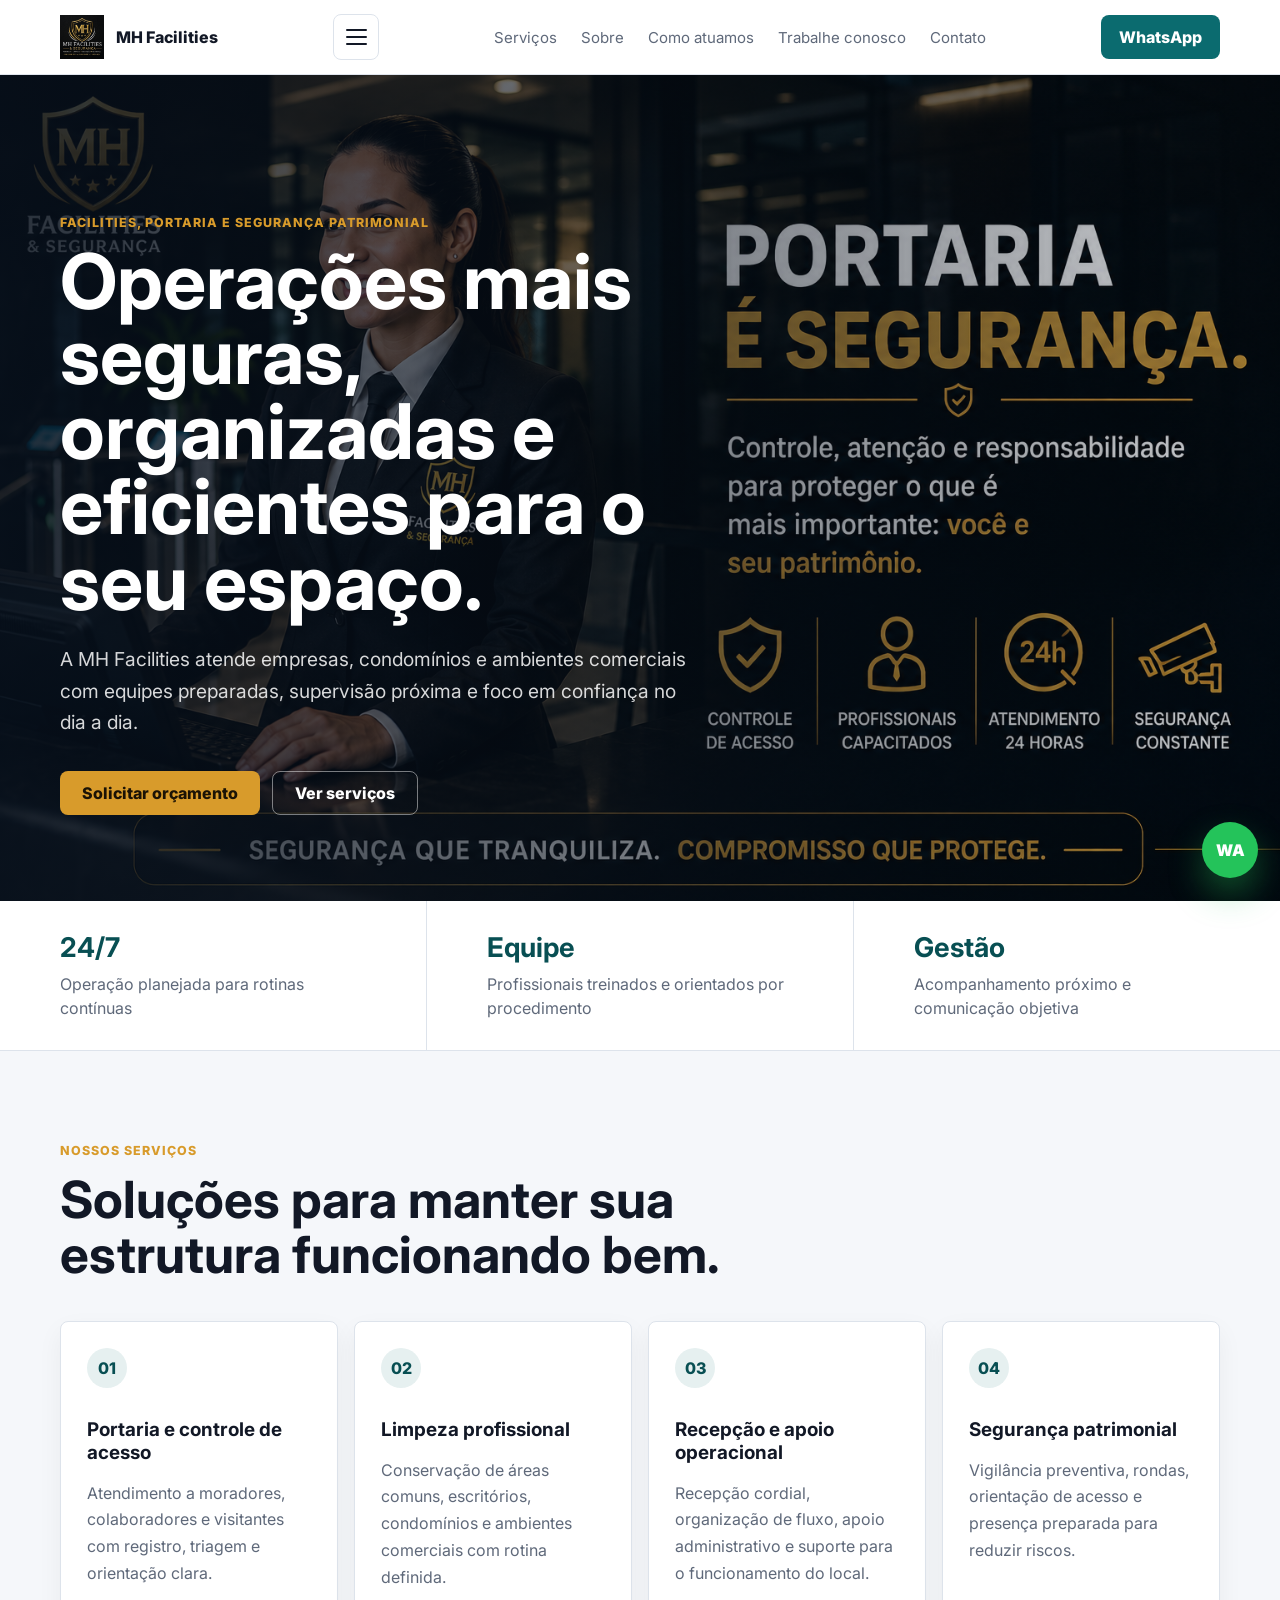
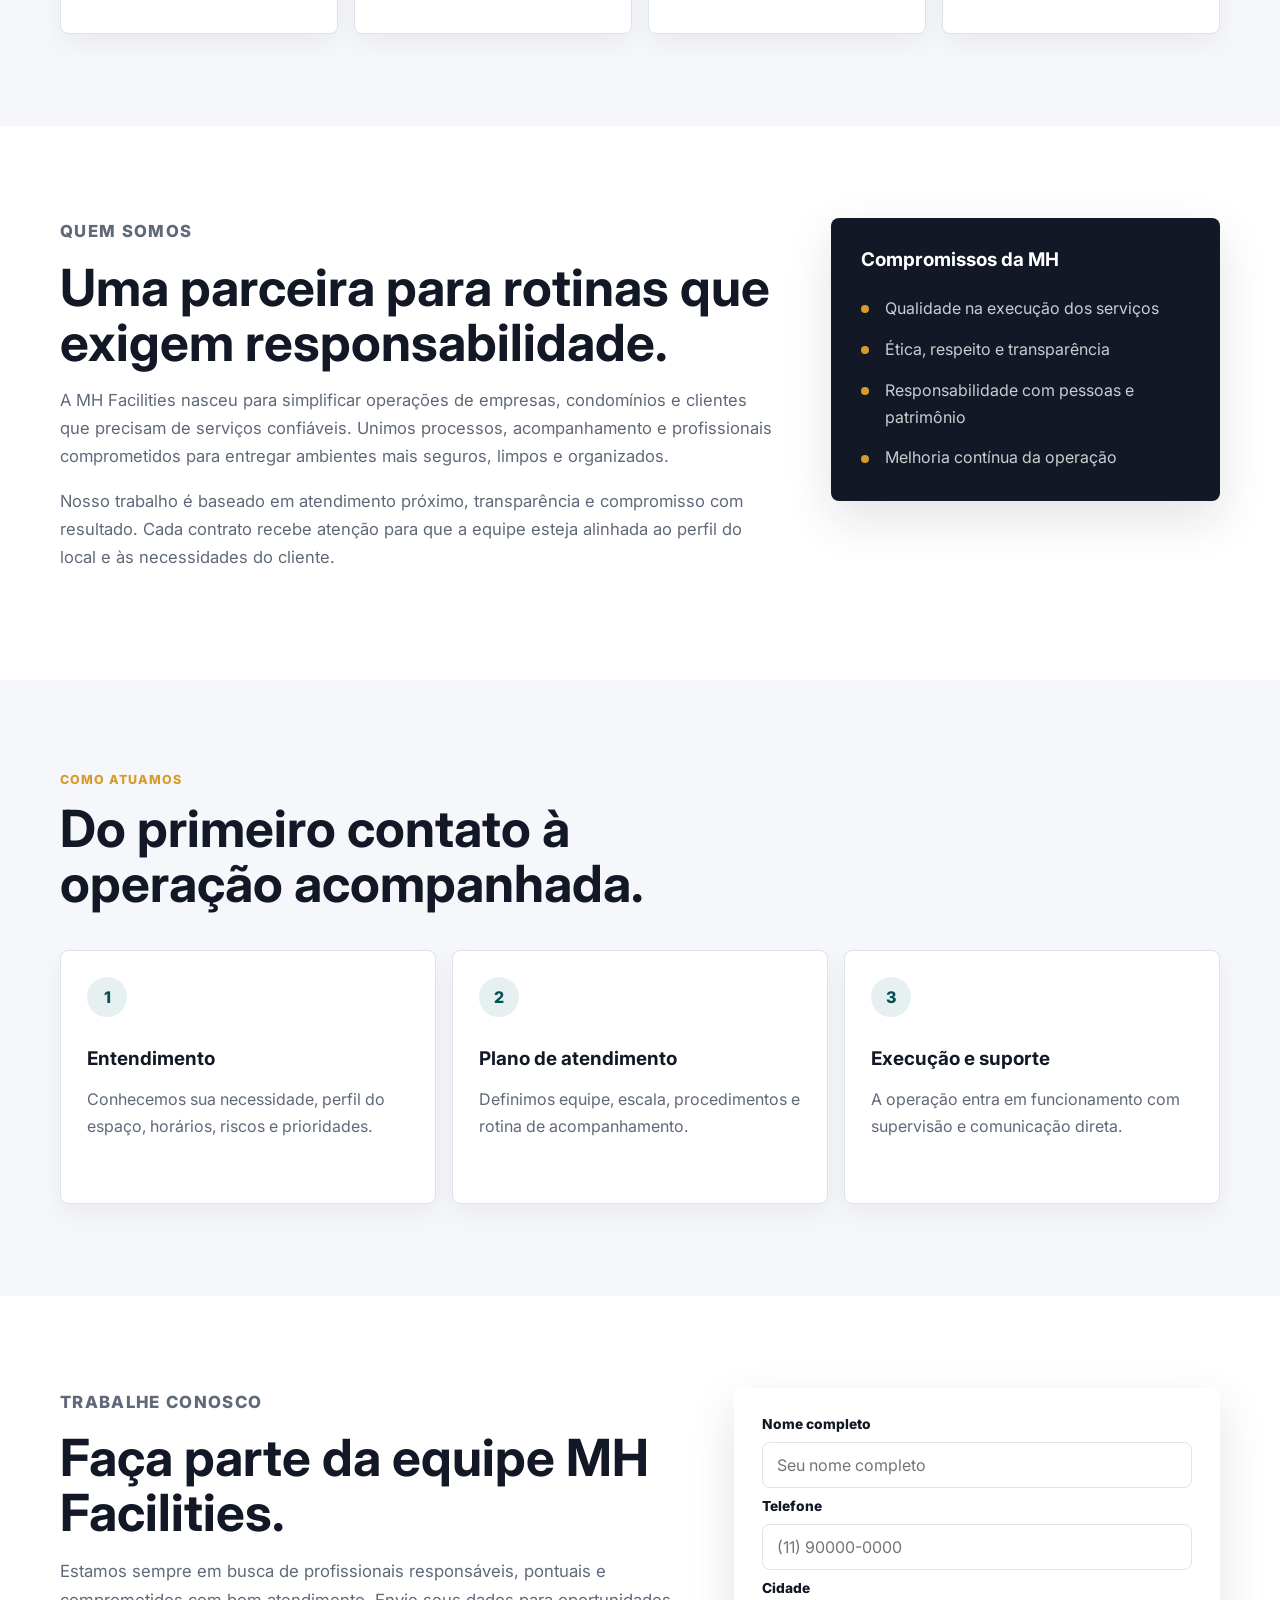
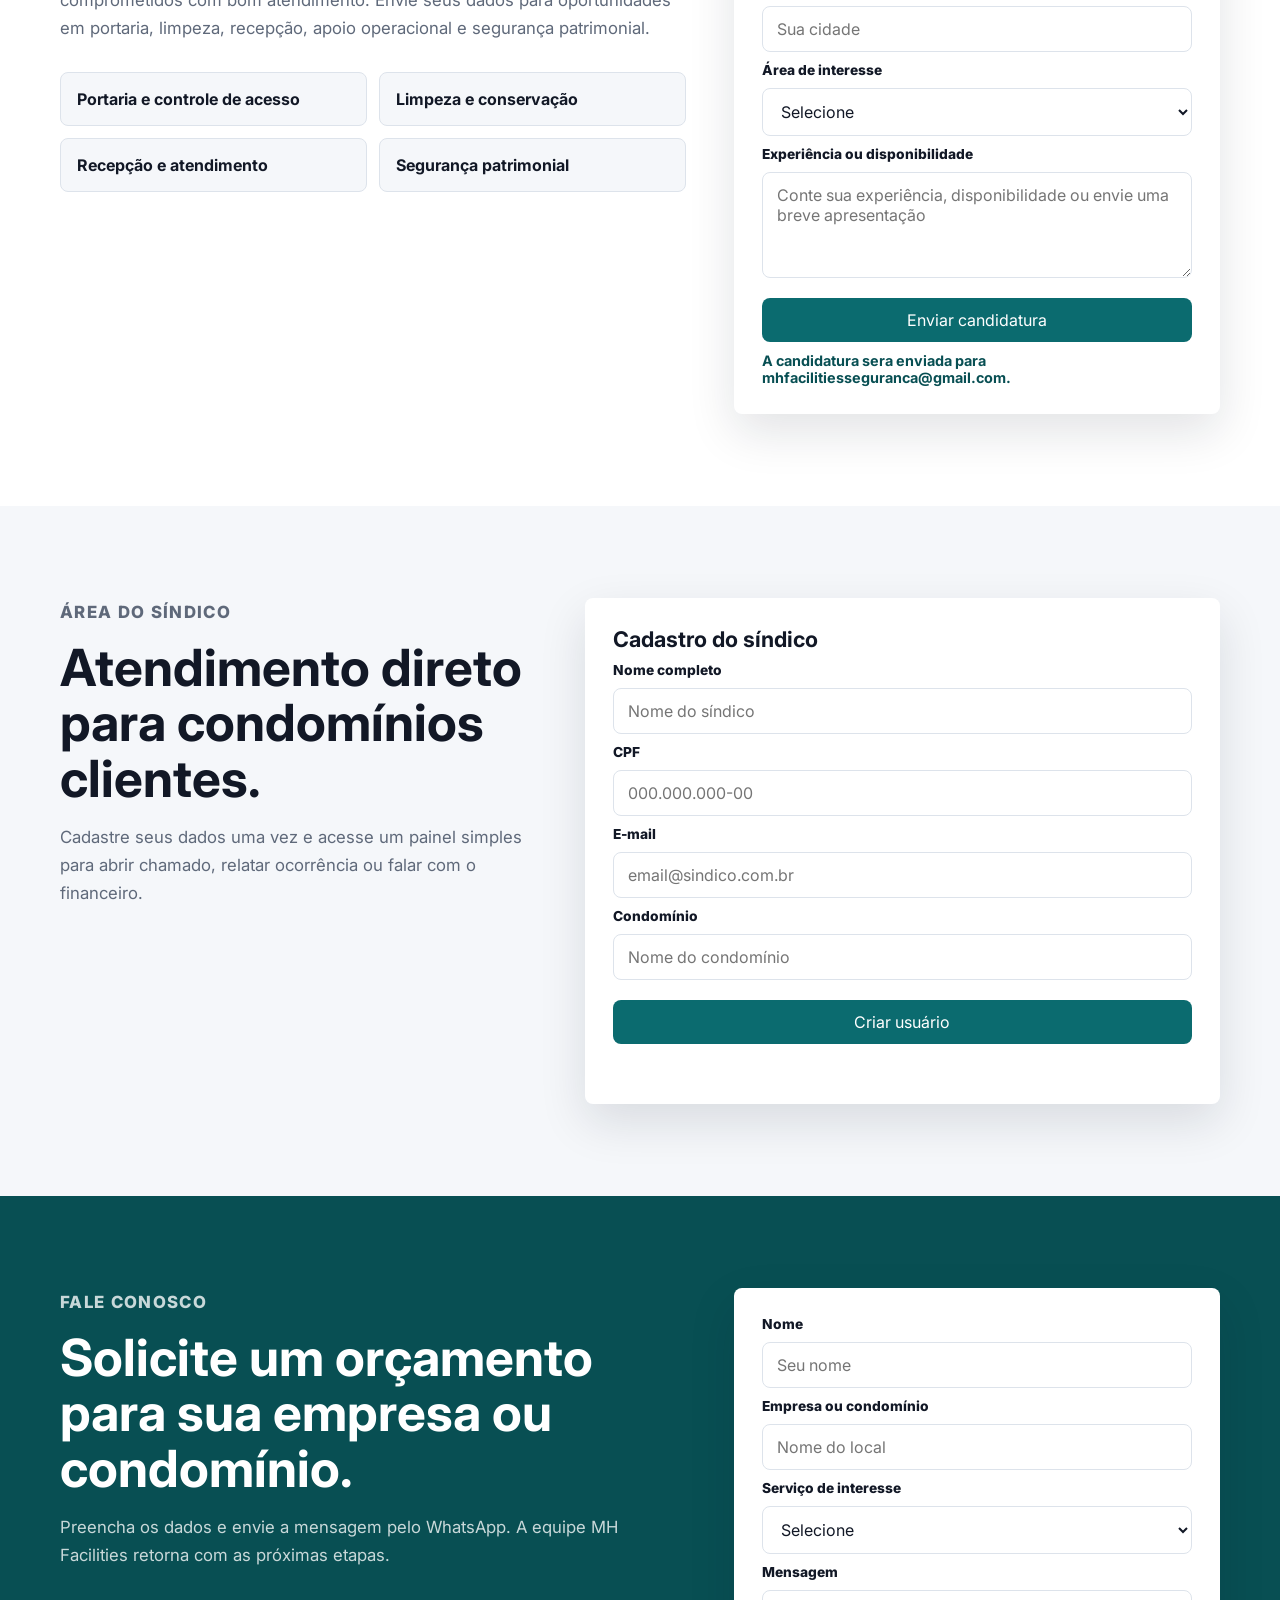
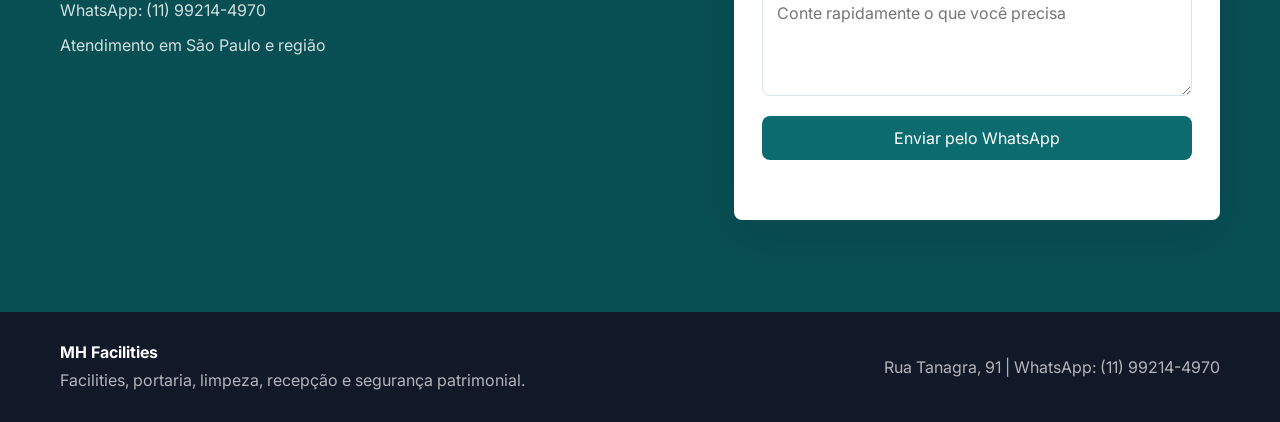
==== mh-facilities/frontend/index.html @ ae87ae6d "Adiciona area do sindico" ====
<!DOCTYPE html>
<html lang="pt-BR">
<head>
    <meta charset="UTF-8">
    <meta name="viewport" content="width=device-width, initial-scale=1.0">
    <meta name="description" content="MH Facilities oferece portaria, limpeza, recep&ccedil;&atilde;o, controle de acesso e seguran&ccedil;a patrimonial para empresas e condom&iacute;nios.">
    <meta property="og:title" content="MH Facilities | Facilities e Seguran&ccedil;a Patrimonial">
    <meta property="og:description" content="Portaria, limpeza, recep&ccedil;&atilde;o, controle de acesso e seguran&ccedil;a patrimonial para empresas e condom&iacute;nios.">
    <meta property="og:type" content="website">
    <meta property="og:image" content="assets/logo.png">
    <meta name="theme-color" content="#084f53">
    <title>MH Facilities | Facilities e Seguran&ccedil;a Patrimonial</title>
    <link rel="icon" href="assets/logo.png">
    <link rel="preconnect" href="https://fonts.googleapis.com">
    <link rel="preconnect" href="https://fonts.gstatic.com" crossorigin>
    <link href="https://fonts.googleapis.com/css2?family=Inter:wght@400;600;700;800&display=swap" rel="stylesheet">
    <link rel="stylesheet" href="css/style.css">
</head>
<body>
    <header class="site-header">
        <nav class="nav-shell" aria-label="Navega&ccedil;&atilde;o principal">
            <a class="brand" href="#inicio" aria-label="MH Facilities">
                <img src="assets/logo.png" alt="MH Facilities" class="brand-logo">
                <span>MH Facilities</span>
            </a>
            <button class="menu-toggle" type="button" aria-label="Abrir menu" aria-expanded="false" aria-controls="site-menu">
                <span></span>
                <span></span>
                <span></span>
            </button>
            <div class="nav-links">
                <a href="#servicos">Servi&ccedil;os</a>
                <a href="#sobre">Sobre</a>
                <a href="#processo">Como atuamos</a>
                <a href="#trabalhe-conosco">Trabalhe conosco</a>
                <a href="#contato">Contato</a>
            </div>
            <div id="site-menu" class="dropdown-menu" hidden>
                <a href="#servicos">Servi&ccedil;os</a>
                <a href="#trabalhe-conosco">Trabalhe conosco</a>
                <a href="#area-sindico">&Aacute;rea do s&iacute;ndico</a>
                <a href="#contato">Contato</a>
            </div>
            <a class="nav-action" href="https://wa.me/5511992144970?text=Ola%20MH%20Facilities%2C%20gostaria%20de%20solicitar%20um%20orcamento." target="_blank" rel="noopener noreferrer">WhatsApp</a>
        </nav>
    </header>

    <main id="inicio">
        <section class="hero-section">
            <div class="hero-media" aria-hidden="true">
                <img src="assets/carousel-1.png" alt="">
            </div>
            <div class="hero-overlay"></div>
            <div class="hero-content">
                <p class="eyebrow">Facilities, portaria e seguran&ccedil;a patrimonial</p>
                <h1>Opera&ccedil;&otilde;es mais seguras, organizadas e eficientes para o seu espa&ccedil;o.</h1>
                <p class="hero-copy">A MH Facilities atende empresas, condom&iacute;nios e ambientes comerciais com equipes preparadas, supervis&atilde;o pr&oacute;xima e foco em confian&ccedil;a no dia a dia.</p>
                <div class="hero-actions">
                    <a class="button button-primary" href="#contato">Solicitar or&ccedil;amento</a>
                    <a class="button button-secondary" href="#servicos">Ver servi&ccedil;os</a>
                </div>
            </div>
        </section>

        <section class="stats-band" aria-label="Diferenciais da MH Facilities">
            <div>
                <strong>24/7</strong>
                <span>Opera&ccedil;&atilde;o planejada para rotinas cont&iacute;nuas</span>
            </div>
            <div>
                <strong>Equipe</strong>
                <span>Profissionais treinados e orientados por procedimento</span>
            </div>
            <div>
                <strong>Gest&atilde;o</strong>
                <span>Acompanhamento pr&oacute;ximo e comunica&ccedil;&atilde;o objetiva</span>
            </div>
        </section>

        <section id="servicos" class="section service-section">
            <div class="section-heading">
                <p class="eyebrow">Nossos servi&ccedil;os</p>
                <h2>Solu&ccedil;&otilde;es para manter sua estrutura funcionando bem.</h2>
            </div>
            <div class="service-grid">
                <article class="service-card">
                    <span class="service-icon">01</span>
                    <h3>Portaria e controle de acesso</h3>
                    <p>Atendimento a moradores, colaboradores e visitantes com registro, triagem e orienta&ccedil;&atilde;o clara.</p>
                </article>
                <article class="service-card">
                    <span class="service-icon">02</span>
                    <h3>Limpeza profissional</h3>
                    <p>Conserva&ccedil;&atilde;o de &aacute;reas comuns, escrit&oacute;rios, condom&iacute;nios e ambientes comerciais com rotina definida.</p>
                </article>
                <article class="service-card">
                    <span class="service-icon">03</span>
                    <h3>Recep&ccedil;&atilde;o e apoio operacional</h3>
                    <p>Recep&ccedil;&atilde;o cordial, organiza&ccedil;&atilde;o de fluxo, apoio administrativo e suporte para o funcionamento do local.</p>
                </article>
                <article class="service-card">
                    <span class="service-icon">04</span>
                    <h3>Seguran&ccedil;a patrimonial</h3>
                    <p>Vigil&acirc;ncia preventiva, rondas, orienta&ccedil;&atilde;o de acesso e presen&ccedil;a preparada para reduzir riscos.</p>
                </article>
            </div>
        </section>

        <section id="sobre" class="section about-section">
            <div class="about-copy">
                <p class="eyebrow">Quem somos</p>
                <h2>Uma parceira para rotinas que exigem responsabilidade.</h2>
                <p>A MH Facilities nasceu para simplificar opera&ccedil;&otilde;es de empresas, condom&iacute;nios e clientes que precisam de servi&ccedil;os confi&aacute;veis. Unimos processos, acompanhamento e profissionais comprometidos para entregar ambientes mais seguros, limpos e organizados.</p>
                <p>Nosso trabalho &eacute; baseado em atendimento pr&oacute;ximo, transpar&ecirc;ncia e compromisso com resultado. Cada contrato recebe aten&ccedil;&atilde;o para que a equipe esteja alinhada ao perfil do local e &agrave;s necessidades do cliente.</p>
            </div>
            <div class="about-panel">
                <h3>Compromissos da MH</h3>
                <ul>
                    <li>Qualidade na execu&ccedil;&atilde;o dos servi&ccedil;os</li>
                    <li>&Eacute;tica, respeito e transpar&ecirc;ncia</li>
                    <li>Responsabilidade com pessoas e patrim&ocirc;nio</li>
                    <li>Melhoria cont&iacute;nua da opera&ccedil;&atilde;o</li>
                </ul>
            </div>
        </section>

        <section id="processo" class="section process-section">
            <div class="section-heading">
                <p class="eyebrow">Como atuamos</p>
                <h2>Do primeiro contato &agrave; opera&ccedil;&atilde;o acompanhada.</h2>
            </div>
            <div class="process-grid">
                <article>
                    <span>1</span>
                    <h3>Entendimento</h3>
                    <p>Conhecemos sua necessidade, perfil do espa&ccedil;o, hor&aacute;rios, riscos e prioridades.</p>
                </article>
                <article>
                    <span>2</span>
                    <h3>Plano de atendimento</h3>
                    <p>Definimos equipe, escala, procedimentos e rotina de acompanhamento.</p>
                </article>
                <article>
                    <span>3</span>
                    <h3>Execu&ccedil;&atilde;o e suporte</h3>
                    <p>A opera&ccedil;&atilde;o entra em funcionamento com supervis&atilde;o e comunica&ccedil;&atilde;o direta.</p>
                </article>
            </div>
        </section>

        <section id="trabalhe-conosco" class="careers-section">
            <div class="careers-copy">
                <p class="eyebrow">Trabalhe conosco</p>
                <h2>Fa&ccedil;a parte da equipe MH Facilities.</h2>
                <p>Estamos sempre em busca de profissionais respons&aacute;veis, pontuais e comprometidos com bom atendimento. Envie seus dados para oportunidades em portaria, limpeza, recep&ccedil;&atilde;o, apoio operacional e seguran&ccedil;a patrimonial.</p>
                <div class="career-list">
                    <span>Portaria e controle de acesso</span>
                    <span>Limpeza e conserva&ccedil;&atilde;o</span>
                    <span>Recep&ccedil;&atilde;o e atendimento</span>
                    <span>Seguran&ccedil;a patrimonial</span>
                </div>
            </div>
            <form id="career-form" class="quote-form career-form" action="https://formsubmit.co/mhfacilitiesseguranca@gmail.com" method="POST">
                <input type="hidden" name="_subject" value="Nova candidatura pelo site MH Facilities">
                <input type="hidden" name="_captcha" value="false">
                <input type="hidden" name="_template" value="table">

                <label for="candidate-name">Nome completo</label>
                <input id="candidate-name" name="Nome completo" type="text" placeholder="Seu nome completo" required>

                <label for="candidate-phone">Telefone</label>
                <input id="candidate-phone" name="Telefone" type="tel" placeholder="(11) 90000-0000" required>

                <label for="candidate-city">Cidade</label>
                <input id="candidate-city" name="Cidade" type="text" placeholder="Sua cidade" required>

                <label for="candidate-role">&Aacute;rea de interesse</label>
                <select id="candidate-role" name="Area de interesse" required>
                    <option value="">Selecione</option>
                    <option>Portaria</option>
                    <option>Limpeza</option>
                    <option>Recep&ccedil;&atilde;o</option>
                    <option>Apoio operacional</option>
                    <option>Seguran&ccedil;a patrimonial</option>
                </select>

                <label for="candidate-message">Experi&ecirc;ncia ou disponibilidade</label>
                <textarea id="candidate-message" name="Experiencia ou disponibilidade" rows="4" placeholder="Conte sua experi&ecirc;ncia, disponibilidade ou envie uma breve apresenta&ccedil;&atilde;o"></textarea>

                <button type="submit">Enviar candidatura</button>
                <p class="form-status">A candidatura sera enviada para mhfacilitiesseguranca@gmail.com.</p>
            </form>
        </section>

        <section id="area-sindico" class="syndic-section">
            <div class="syndic-copy">
                <p class="eyebrow">&Aacute;rea do s&iacute;ndico</p>
                <h2>Atendimento direto para condom&iacute;nios clientes.</h2>
                <p>Cadastre seus dados uma vez e acesse um painel simples para abrir chamado, relatar ocorr&ecirc;ncia ou falar com o financeiro.</p>
            </div>

            <div class="syndic-app">
                <form id="syndic-register-form" class="quote-form syndic-card">
                    <h3>Cadastro do s&iacute;ndico</h3>
                    <label for="syndic-name">Nome completo</label>
                    <input id="syndic-name" name="syndicName" type="text" placeholder="Nome do s&iacute;ndico" required>

                    <label for="syndic-cpf">CPF</label>
                    <input id="syndic-cpf" name="syndicCpf" type="text" placeholder="000.000.000-00" required>

                    <label for="syndic-email">E-mail</label>
                    <input id="syndic-email" name="syndicEmail" type="email" placeholder="email@sindico.com.br" required>

                    <label for="syndic-condo">Condom&iacute;nio</label>
                    <input id="syndic-condo" name="syndicCondo" type="text" placeholder="Nome do condom&iacute;nio" required>

                    <button type="submit">Criar usu&aacute;rio</button>
                    <p id="syndic-register-status" class="form-status" aria-live="polite"></p>
                </form>

                <div id="syndic-panel" class="syndic-panel hidden">
                    <div class="panel-header">
                        <div>
                            <p class="eyebrow">Painel do s&iacute;ndico</p>
                            <h3 id="syndic-welcome">Bem-vindo</h3>
                            <span id="syndic-condo-label"></span>
                        </div>
                        <button id="syndic-reset" class="text-button" type="button">Trocar usu&aacute;rio</button>
                    </div>

                    <div class="panel-actions">
                        <button class="panel-action active" type="button" data-panel-target="ticket-form-wrap">Abrir chamado</button>
                        <button class="panel-action" type="button" data-panel-target="occurrence-form-wrap">Relatar ocorr&ecirc;ncia</button>
                        <button class="panel-action" type="button" data-panel-target="finance-form-wrap">Falar com financeiro</button>
                    </div>

                    <form id="ticket-form-wrap" class="quote-form panel-form" action="https://formsubmit.co/mhfacilitiesseguranca@gmail.com" method="POST">
                        <input type="hidden" name="_subject" value="Novo chamado de condominio pelo site MH Facilities">
                        <input type="hidden" name="_captcha" value="false">
                        <input type="hidden" name="_template" value="table">
                        <input type="hidden" name="Nome do sindico" data-syndic-field="name">
                        <input type="hidden" name="CPF do sindico" data-syndic-field="cpf">
                        <input type="hidden" name="Email do sindico" data-syndic-field="email">
                        <input type="hidden" name="Condominio" data-syndic-field="condo">

                        <label for="ticket-area">&Aacute;rea do chamado</label>
                        <select id="ticket-area" name="Area do chamado" required>
                            <option value="">Selecione</option>
                            <option>Portaria</option>
                            <option>Limpeza</option>
                            <option>Recep&ccedil;&atilde;o</option>
                            <option>Seguran&ccedil;a</option>
                            <option>Manuten&ccedil;&atilde;o operacional</option>
                            <option>Outro</option>
                        </select>

                        <label for="ticket-description">Descri&ccedil;&atilde;o do chamado</label>
                        <textarea id="ticket-description" name="Descricao do chamado" rows="5" placeholder="Descreva o que precisa ser resolvido" required></textarea>

                        <button type="submit">Enviar chamado</button>
                        <p id="ticket-status" class="form-status" aria-live="polite">Enviaremos por e-mail e abriremos uma mensagem no WhatsApp.</p>
                    </form>

                    <form id="occurrence-form-wrap" class="quote-form panel-form hidden" action="https://formsubmit.co/mhfacilitiesseguranca@gmail.com" method="POST">
                        <input type="hidden" name="_subject" value="Nova ocorrencia de condominio pelo site MH Facilities">
                        <input type="hidden" name="_captcha" value="false">
                        <input type="hidden" name="_template" value="table">
                        <input type="hidden" name="Nome do sindico" data-syndic-field="name">
                        <input type="hidden" name="CPF do sindico" data-syndic-field="cpf">
                        <input type="hidden" name="Email do sindico" data-syndic-field="email">
                        <input type="hidden" name="Condominio" data-syndic-field="condo">

                        <label for="occurrence-area">&Aacute;rea da ocorr&ecirc;ncia</label>
                        <select id="occurrence-area" name="Area da ocorrencia" required>
                            <option value="">Selecione</option>
                            <option>Portaria</option>
                            <option>Limpeza</option>
                            <option>Recep&ccedil;&atilde;o</option>
                            <option>Seguran&ccedil;a</option>
                            <option>Morador/visitante</option>
                            <option>Outro</option>
                        </select>

                        <label for="occurrence-description">Relato da ocorr&ecirc;ncia</label>
                        <textarea id="occurrence-description" name="Relato da ocorrencia" rows="5" placeholder="Descreva a ocorr&ecirc;ncia com data, local e detalhes importantes" required></textarea>

                        <button type="submit">Enviar ocorr&ecirc;ncia</button>
                        <p class="form-status">A ocorr&ecirc;ncia sera enviada para mhfacilitiesseguranca@gmail.com.</p>
                    </form>

                    <form id="finance-form-wrap" class="quote-form panel-form hidden" action="https://formsubmit.co/mhfacilitiesseguranca@gmail.com" method="POST">
                        <input type="hidden" name="_subject" value="Contato financeiro de sindico pelo site MH Facilities">
                        <input type="hidden" name="_captcha" value="false">
                        <input type="hidden" name="_template" value="table">
                        <input type="hidden" name="Nome do sindico" data-syndic-field="name">
                        <input type="hidden" name="CPF do sindico" data-syndic-field="cpf">
                        <input type="hidden" name="Email do sindico" data-syndic-field="email">
                        <input type="hidden" name="Condominio" data-syndic-field="condo">

                        <label for="finance-message">Mensagem para o financeiro</label>
                        <textarea id="finance-message" name="Mensagem para o financeiro" rows="5" placeholder="Escreva o que precisa tratar com o financeiro" required></textarea>

                        <button type="submit">Enviar ao financeiro</button>
                        <p class="form-status">O financeiro recebera seu nome, condom&iacute;nio e mensagem por e-mail.</p>
                    </form>
                </div>
            </div>
        </section>

        <section id="contato" class="contact-section">
            <div class="contact-copy">
                <p class="eyebrow">Fale conosco</p>
                <h2>Solicite um or&ccedil;amento para sua empresa ou condom&iacute;nio.</h2>
                <p>Preencha os dados e envie a mensagem pelo WhatsApp. A equipe MH Facilities retorna com as pr&oacute;ximas etapas.</p>
                <div class="contact-details">
                    <span>WhatsApp: (11) 99214-4970</span>
                    <span>Atendimento em S&atilde;o Paulo e regi&atilde;o</span>
                </div>
            </div>
            <form id="quote-form" class="quote-form">
                <label for="name">Nome</label>
                <input id="name" name="name" type="text" placeholder="Seu nome" required>

                <label for="company">Empresa ou condom&iacute;nio</label>
                <input id="company" name="company" type="text" placeholder="Nome do local" required>

                <label for="service">Servi&ccedil;o de interesse</label>
                <select id="service" name="service" required>
                    <option value="">Selecione</option>
                    <option>Portaria</option>
                    <option>Limpeza</option>
                    <option>Recep&ccedil;&atilde;o</option>
                    <option>Seguran&ccedil;a patrimonial</option>
                    <option>Pacote completo de facilities</option>
                </select>

                <label for="message">Mensagem</label>
                <textarea id="message" name="message" rows="4" placeholder="Conte rapidamente o que voc&ecirc; precisa"></textarea>

                <button type="submit">Enviar pelo WhatsApp</button>
                <p id="form-status" class="form-status" aria-live="polite"></p>
            </form>
        </section>
    </main>

    <a class="floating-whatsapp" href="https://wa.me/5511992144970?text=Ola%20MH%20Facilities%2C%20gostaria%20de%20mais%20informacoes." target="_blank" rel="noopener noreferrer" aria-label="Abrir WhatsApp">WA</a>

    <footer class="site-footer">
        <div>
            <strong>MH Facilities</strong>
            <span>Facilities, portaria, limpeza, recep&ccedil;&atilde;o e seguran&ccedil;a patrimonial.</span>
        </div>
        <p>Rua Tanagra, 91 | WhatsApp: (11) 99214-4970</p>
    </footer>

    <script src="js/app.js"></script>
</body>
</html>
---- mh-facilities/frontend/css/style.css ----
:root {
    --ink: #121826;
    --muted: #5f697a;
    --line: #dde3eb;
    --paper: #ffffff;
    --soft: #f5f7fa;
    --brand: #0b6b6f;
    --brand-dark: #084f53;
    --accent: #d89b2b;
    --shadow: 0 18px 48px rgba(18, 24, 38, 0.12);
}

* {
    box-sizing: border-box;
}

html {
    scroll-behavior: smooth;
}

body {
    margin: 0;
    font-family: "Inter", Arial, sans-serif;
    background: var(--paper);
    color: var(--ink);
    overflow-x: hidden;
}

img {
    display: block;
    max-width: 100%;
}

a {
    color: inherit;
}

.site-header {
    position: sticky;
    top: 0;
    z-index: 50;
    background: rgba(255, 255, 255, 0.94);
    border-bottom: 1px solid rgba(221, 227, 235, 0.9);
    backdrop-filter: blur(14px);
}

.nav-shell {
    position: relative;
    width: min(1160px, calc(100% - 32px));
    min-height: 74px;
    margin: 0 auto;
    display: flex;
    align-items: center;
    justify-content: space-between;
    gap: 24px;
}

.brand {
    display: inline-flex;
    align-items: center;
    gap: 12px;
    text-decoration: none;
    font-weight: 800;
    letter-spacing: 0;
}

.brand-logo {
    width: 44px;
    height: 44px;
    object-fit: contain;
}

.nav-links {
    display: flex;
    align-items: center;
    gap: 24px;
    font-size: 0.94rem;
    color: var(--muted);
}

.menu-toggle {
    width: 46px;
    height: 46px;
    display: inline-flex;
    flex-direction: column;
    align-items: center;
    justify-content: center;
    gap: 5px;
    border: 1px solid var(--line);
    border-radius: 8px;
    background: #ffffff;
    cursor: pointer;
}

.menu-toggle span {
    width: 21px;
    height: 2px;
    border-radius: 999px;
    background: var(--ink);
}

.dropdown-menu {
    position: absolute;
    right: 0;
    top: calc(100% - 6px);
    z-index: 70;
    width: min(280px, calc(100vw - 32px));
    padding: 10px;
    border: 1px solid var(--line);
    border-radius: 8px;
    background: #ffffff;
    box-shadow: var(--shadow);
}

.dropdown-menu a {
    display: block;
    padding: 13px 12px;
    border-radius: 8px;
    color: var(--ink);
    font-weight: 700;
    text-decoration: none;
}

.dropdown-menu a:hover {
    background: var(--soft);
    color: var(--brand);
}

.nav-links a,
.nav-action {
    text-decoration: none;
}

.nav-links a:hover {
    color: var(--brand);
}

.nav-action,
.button,
.quote-form button {
    min-height: 44px;
    border-radius: 8px;
    display: inline-flex;
    align-items: center;
    justify-content: center;
    border: 0;
    cursor: pointer;
    font-weight: 800;
    text-decoration: none;
}

.nav-action {
    padding: 0 18px;
    background: var(--brand);
    color: #ffffff;
}

.hero-section {
    position: relative;
    min-height: calc(100vh - 74px);
    overflow: hidden;
    display: flex;
    align-items: flex-end;
    padding: 112px max(20px, calc((100vw - 1160px) / 2)) 86px;
}

.hero-media,
.hero-media img,
.hero-overlay {
    position: absolute;
    inset: 0;
}

.hero-media img {
    width: 100%;
    height: 100%;
    object-fit: cover;
}

.hero-overlay {
    background: linear-gradient(90deg, rgba(7, 16, 28, 0.86), rgba(7, 16, 28, 0.56) 48%, rgba(7, 16, 28, 0.2));
}

.hero-content {
    position: relative;
    z-index: 1;
    width: min(720px, 100%);
    color: #ffffff;
}

.eyebrow {
    margin: 0 0 14px;
    color: var(--accent);
    font-size: 0.78rem;
    font-weight: 800;
    letter-spacing: 0.08em;
    text-transform: uppercase;
}

.hero-content h1 {
    margin: 0;
    font-size: clamp(2.6rem, 6vw, 5.8rem);
    line-height: 0.98;
    letter-spacing: 0;
}

.hero-copy {
    width: min(640px, 100%);
    margin: 24px 0 0;
    color: rgba(255, 255, 255, 0.84);
    font-size: clamp(1rem, 2vw, 1.2rem);
    line-height: 1.65;
}

.hero-actions {
    display: flex;
    flex-wrap: wrap;
    gap: 12px;
    margin-top: 32px;
}

.button {
    padding: 0 22px;
}

.button-primary {
    background: var(--accent);
    color: #1b1305;
}

.button-secondary {
    color: #ffffff;
    border: 1px solid rgba(255, 255, 255, 0.46);
}

.stats-band {
    display: grid;
    grid-template-columns: repeat(3, 1fr);
    gap: 1px;
    background: var(--line);
    border-bottom: 1px solid var(--line);
}

.stats-band div {
    min-height: 132px;
    padding: 30px max(24px, calc((100vw - 1160px) / 2));
    background: #ffffff;
}

.stats-band strong {
    display: block;
    color: var(--brand-dark);
    font-size: 1.7rem;
    margin-bottom: 8px;
}

.stats-band span {
    display: block;
    color: var(--muted);
    line-height: 1.5;
}

.section {
    padding: 92px max(20px, calc((100vw - 1160px) / 2));
}

.section-heading {
    width: min(720px, 100%);
    margin-bottom: 38px;
}

.section-heading h2,
.about-copy h2,
.contact-copy h2,
.careers-copy h2 {
    margin: 0;
    font-size: clamp(2rem, 4vw, 3.4rem);
    line-height: 1.08;
    letter-spacing: 0;
}

.service-section,
.process-section {
    background: var(--soft);
}

.service-grid {
    display: grid;
    grid-template-columns: repeat(4, 1fr);
    gap: 16px;
}

.service-card,
.process-grid article {
    min-height: 254px;
    padding: 26px;
    background: #ffffff;
    border: 1px solid var(--line);
    border-radius: 8px;
    box-shadow: 0 10px 26px rgba(18, 24, 38, 0.05);
}

.service-icon,
.process-grid span {
    display: inline-flex;
    align-items: center;
    justify-content: center;
    width: 40px;
    height: 40px;
    margin-bottom: 30px;
    border-radius: 50%;
    background: rgba(11, 107, 111, 0.1);
    color: var(--brand-dark);
    font-weight: 800;
}

.service-card h3,
.process-grid h3,
.about-panel h3 {
    margin: 0;
    font-size: 1.18rem;
}

.service-card p,
.process-grid p,
.about-copy p,
.about-panel li,
.contact-copy p,
.contact-details span {
    color: var(--muted);
    line-height: 1.68;
}

.about-section {
    display: grid;
    grid-template-columns: minmax(0, 1.1fr) minmax(300px, 0.6fr);
    gap: 58px;
    align-items: start;
}

.about-copy p {
    font-size: 1.04rem;
}

.about-panel {
    padding: 30px;
    border-radius: 8px;
    background: var(--ink);
    color: #ffffff;
    box-shadow: var(--shadow);
}

.about-panel ul {
    margin: 24px 0 0;
    padding: 0;
    list-style: none;
}

.about-panel li {
    position: relative;
    padding-left: 24px;
    color: rgba(255, 255, 255, 0.78);
}

.about-panel li + li {
    margin-top: 14px;
}

.about-panel li::before {
    content: "";
    position: absolute;
    left: 0;
    top: 0.65em;
    width: 8px;
    height: 8px;
    border-radius: 50%;
    background: var(--accent);
}

.process-grid {
    display: grid;
    grid-template-columns: repeat(3, 1fr);
    gap: 16px;
}

.contact-section {
    display: grid;
    grid-template-columns: minmax(0, 0.9fr) minmax(320px, 0.7fr);
    gap: 48px;
    padding: 92px max(20px, calc((100vw - 1160px) / 2));
    background: var(--brand-dark);
    color: #ffffff;
}

.syndic-section {
    display: grid;
    grid-template-columns: minmax(0, 0.75fr) minmax(360px, 1fr);
    gap: 48px;
    padding: 92px max(20px, calc((100vw - 1160px) / 2));
    background: var(--soft);
    color: var(--ink);
}

.syndic-copy h2 {
    margin: 0;
    font-size: clamp(2rem, 4vw, 3.4rem);
    line-height: 1.08;
    letter-spacing: 0;
}

.syndic-copy p {
    color: var(--muted);
    font-size: 1.05rem;
    line-height: 1.68;
}

.syndic-app {
    min-width: 0;
}

.syndic-card h3,
.panel-header h3 {
    margin: 0;
    font-size: 1.35rem;
}

.syndic-panel {
    display: grid;
    gap: 18px;
}

.hidden {
    display: none !important;
}

.panel-header {
    display: flex;
    align-items: flex-start;
    justify-content: space-between;
    gap: 18px;
    padding: 24px;
    border: 1px solid var(--line);
    border-radius: 8px;
    background: #ffffff;
    box-shadow: 0 10px 26px rgba(18, 24, 38, 0.05);
}

.panel-header .eyebrow {
    margin-bottom: 8px;
}

#syndic-condo-label {
    display: block;
    margin-top: 8px;
    color: var(--muted);
    line-height: 1.5;
}

.text-button {
    min-height: 40px;
    padding: 0 12px;
    border: 1px solid var(--line);
    border-radius: 8px;
    background: #ffffff;
    color: var(--brand-dark);
    cursor: pointer;
    font-weight: 800;
}

.panel-actions {
    display: grid;
    grid-template-columns: repeat(3, 1fr);
    gap: 10px;
}

.panel-action {
    min-height: 50px;
    padding: 10px 12px;
    border: 1px solid var(--line);
    border-radius: 8px;
    background: #ffffff;
    color: var(--ink);
    cursor: pointer;
    font: inherit;
    font-weight: 800;
}

.panel-action.active {
    background: var(--brand);
    border-color: var(--brand);
    color: #ffffff;
}

.panel-form {
    box-shadow: 0 10px 26px rgba(18, 24, 38, 0.05);
}

.careers-section {
    display: grid;
    grid-template-columns: minmax(0, 0.9fr) minmax(320px, 0.7fr);
    gap: 48px;
    padding: 92px max(20px, calc((100vw - 1160px) / 2));
    background: #ffffff;
    color: var(--ink);
}

.careers-copy p {
    color: var(--muted);
    font-size: 1.05rem;
    line-height: 1.68;
}

.career-list {
    display: grid;
    grid-template-columns: repeat(2, minmax(0, 1fr));
    gap: 12px;
    margin-top: 30px;
}

.career-list span {
    min-height: 54px;
    display: flex;
    align-items: center;
    padding: 14px 16px;
    border: 1px solid var(--line);
    border-radius: 8px;
    background: var(--soft);
    color: var(--ink);
    font-weight: 700;
}

.career-form {
    background: var(--soft);
}

.contact-copy p {
    color: rgba(255, 255, 255, 0.78);
    font-size: 1.05rem;
}

.contact-details {
    display: grid;
    gap: 8px;
    margin-top: 28px;
}

.contact-details span {
    color: rgba(255, 255, 255, 0.82);
}

.quote-form {
    display: grid;
    gap: 10px;
    padding: 28px;
    background: #ffffff;
    color: var(--ink);
    border-radius: 8px;
    box-shadow: var(--shadow);
}

.quote-form label {
    font-size: 0.86rem;
    font-weight: 800;
}

.quote-form input,
.quote-form select,
.quote-form textarea {
    width: 100%;
    max-width: 100%;
    min-height: 46px;
    border: 1px solid var(--line);
    border-radius: 8px;
    padding: 12px 14px;
    font: inherit;
    color: var(--ink);
    background: #ffffff;
}

.quote-form textarea {
    resize: vertical;
}

.quote-form button {
    margin-top: 10px;
    background: var(--brand);
    color: #ffffff;
    font: inherit;
}

.form-status {
    min-height: 22px;
    margin: 0;
    color: var(--brand-dark);
    font-size: 0.9rem;
    font-weight: 700;
}

.floating-whatsapp {
    position: fixed;
    right: 22px;
    bottom: 22px;
    z-index: 40;
    width: 56px;
    height: 56px;
    display: inline-flex;
    align-items: center;
    justify-content: center;
    border-radius: 50%;
    background: #24c35a;
    color: #ffffff;
    font-weight: 900;
    text-decoration: none;
    box-shadow: 0 16px 34px rgba(36, 195, 90, 0.38);
}

.site-footer {
    display: flex;
    align-items: center;
    justify-content: space-between;
    gap: 20px;
    padding: 30px max(20px, calc((100vw - 1160px) / 2));
    background: #111827;
    color: #ffffff;
}

.site-footer div {
    display: grid;
    gap: 6px;
}

.site-footer span,
.site-footer p {
    margin: 0;
    color: rgba(255, 255, 255, 0.68);
    line-height: 1.5;
}

@media (max-width: 980px) {
    .nav-shell {
        min-height: auto;
        padding: 14px 0;
        flex-wrap: wrap;
        gap: 14px;
    }

    .nav-links {
        order: 3;
        width: 100%;
        overflow-x: auto;
        padding-bottom: 4px;
    }

    .hero-section {
        min-height: 720px;
    }

    .stats-band,
    .service-grid,
    .process-grid,
    .about-section,
    .syndic-section,
    .careers-section,
    .contact-section {
        grid-template-columns: 1fr;
    }

    .contact-section,
    .syndic-section,
    .careers-section,
    .about-section {
        grid-template-columns: minmax(0, 1fr);
    }

    .stats-band div {
        padding: 28px 20px;
    }
}

@media (max-width: 620px) {
    .nav-shell {
        width: min(100% - 24px, 1160px);
        align-items: flex-start;
    }

    .nav-action {
        display: none;
    }

    .brand-logo {
        width: 38px;
        height: 38px;
    }

    .brand span {
        font-size: 0.98rem;
    }

    .nav-links {
        display: none;
    }

    .hero-section {
        min-height: auto;
        padding: 92px 16px 52px;
    }

    .hero-overlay {
        background: linear-gradient(180deg, rgba(7, 16, 28, 0.62), rgba(7, 16, 28, 0.9));
    }

    .hero-content h1 {
        font-size: clamp(2rem, 11vw, 3rem);
        line-height: 1.04;
    }

    .hero-copy {
        margin-top: 18px;
        font-size: 0.98rem;
        line-height: 1.55;
    }

    .hero-actions,
    .button {
        width: 100%;
    }

    .button,
    .quote-form button {
        min-height: 48px;
        text-align: center;
        white-space: normal;
    }

    .section,
    .syndic-section,
    .careers-section,
    .contact-section {
        padding-left: 16px;
        padding-right: 16px;
        padding-top: 64px;
        padding-bottom: 64px;
    }

    .section-heading h2,
    .about-copy h2,
    .contact-copy h2,
    .syndic-copy h2,
    .careers-copy h2 {
        font-size: clamp(1.75rem, 9vw, 2.35rem);
        line-height: 1.12;
    }

    .service-card,
    .process-grid article,
    .about-panel,
    .panel-header {
        padding: 20px;
    }

    .quote-form {
        width: 100%;
        padding: 18px;
    }

    .career-list {
        grid-template-columns: 1fr;
    }

    .panel-header {
        flex-direction: column;
    }

    .panel-actions {
        grid-template-columns: 1fr;
    }

    .floating-whatsapp {
        right: 16px;
        bottom: 16px;
        width: 50px;
        height: 50px;
        font-size: 0.88rem;
    }

    .site-footer {
        align-items: flex-start;
        flex-direction: column;
        padding-left: 16px;
        padding-right: 16px;
        padding-bottom: 92px;
    }
}

@media (max-width: 380px) {
    .hero-content h1 {
        font-size: 1.9rem;
    }

    .stats-band div {
        min-height: auto;
        padding: 22px 16px;
    }
}
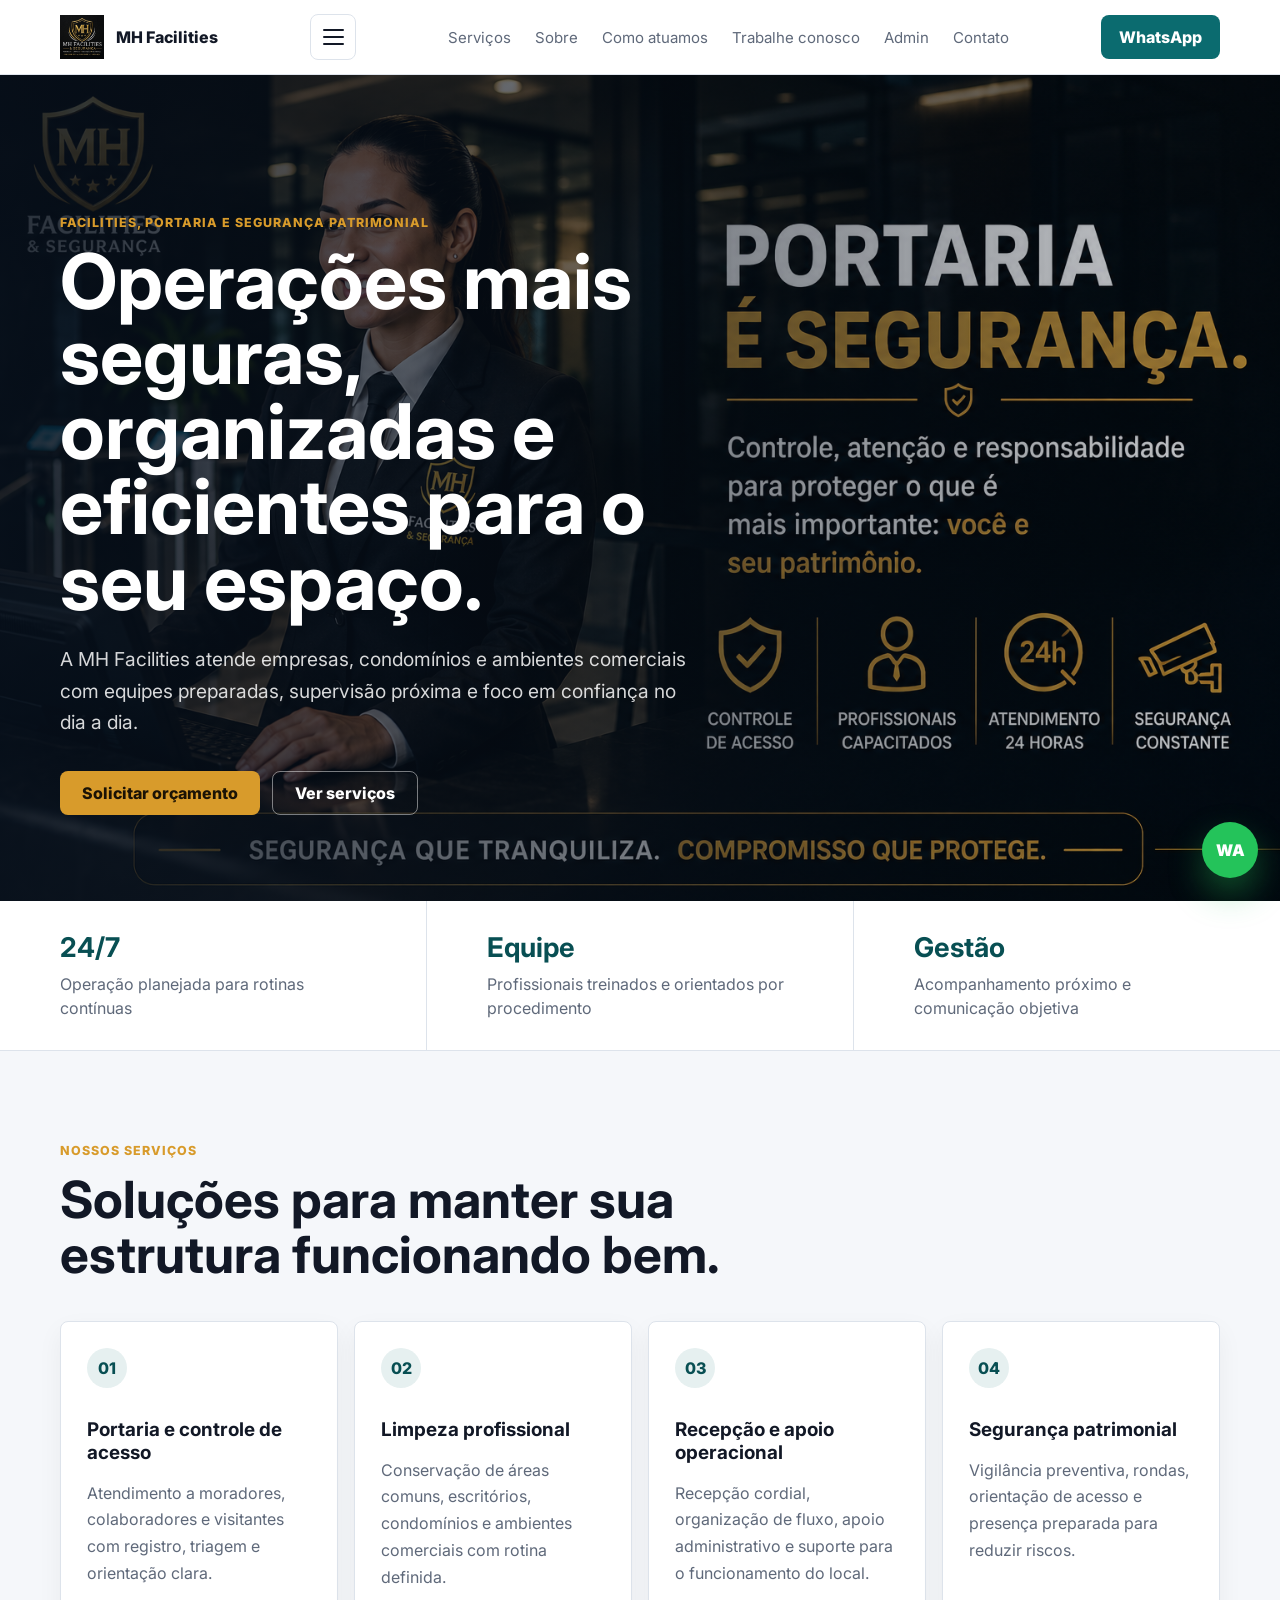
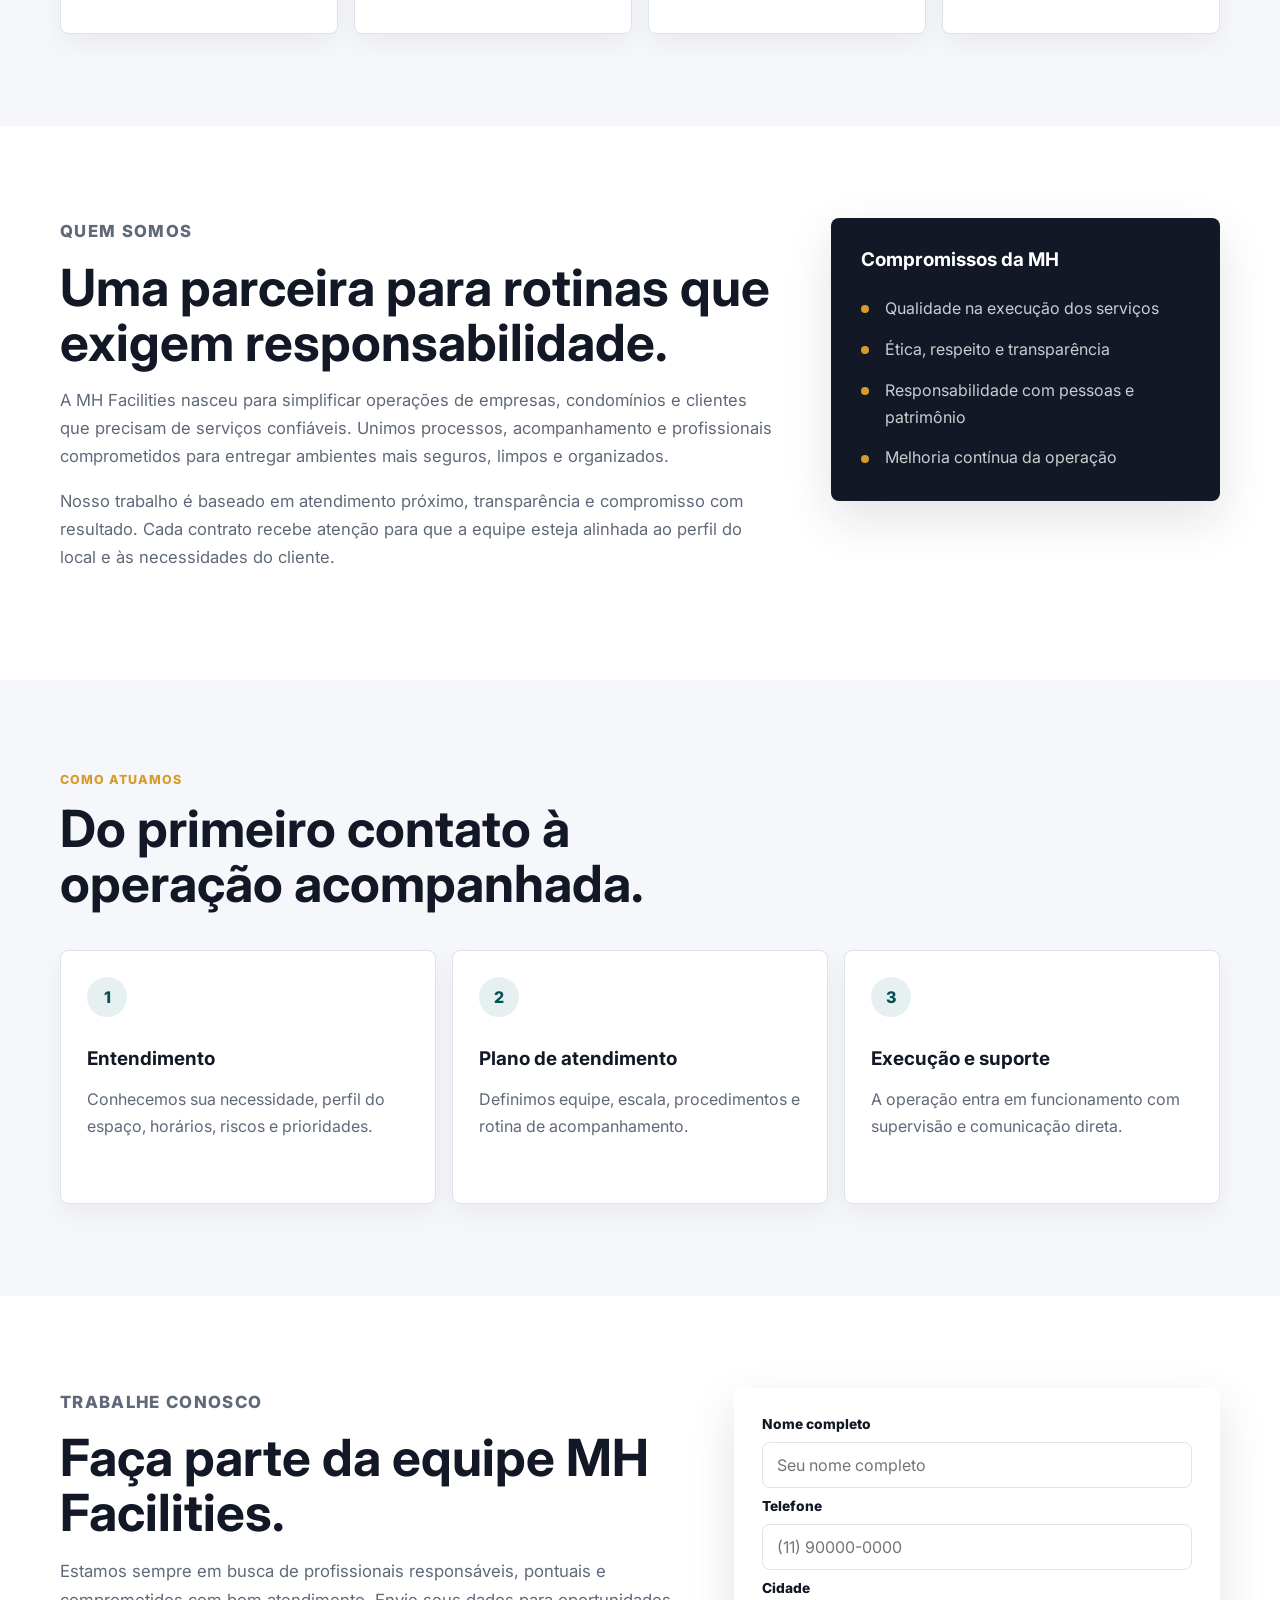
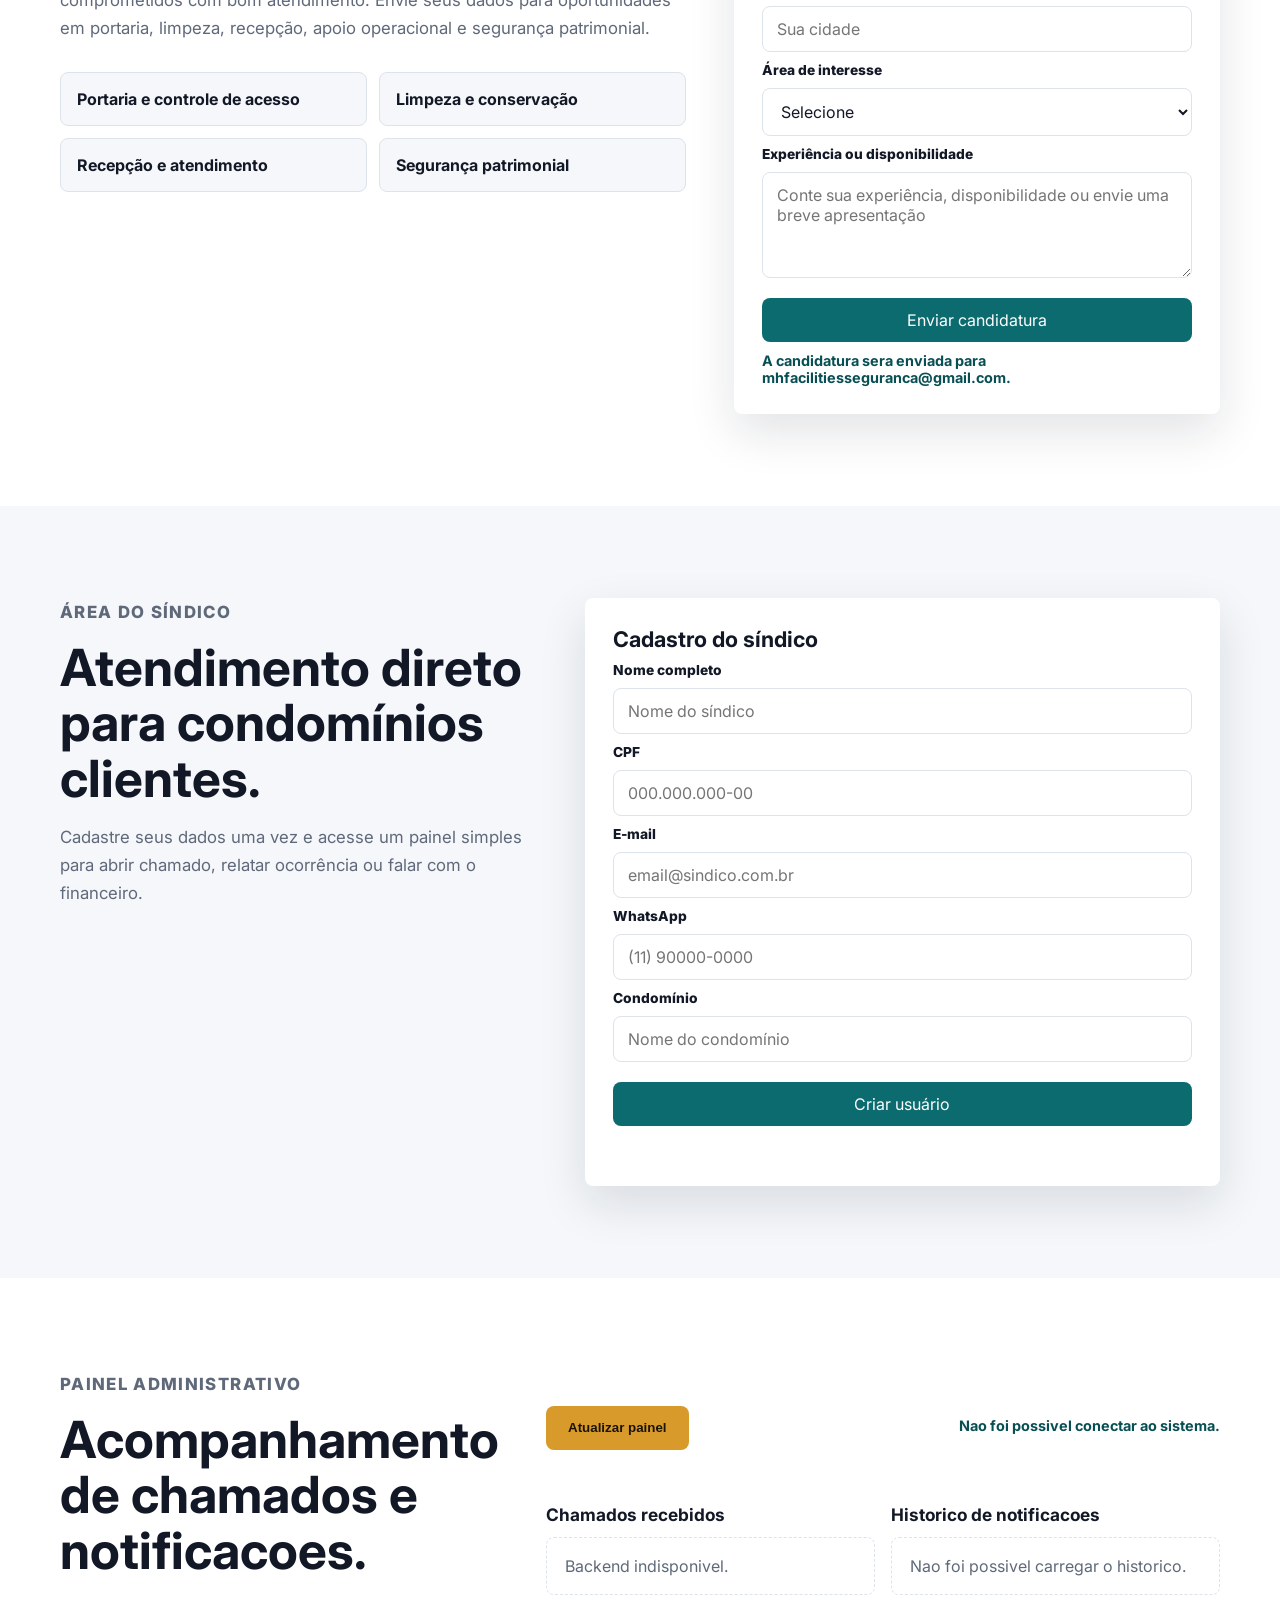
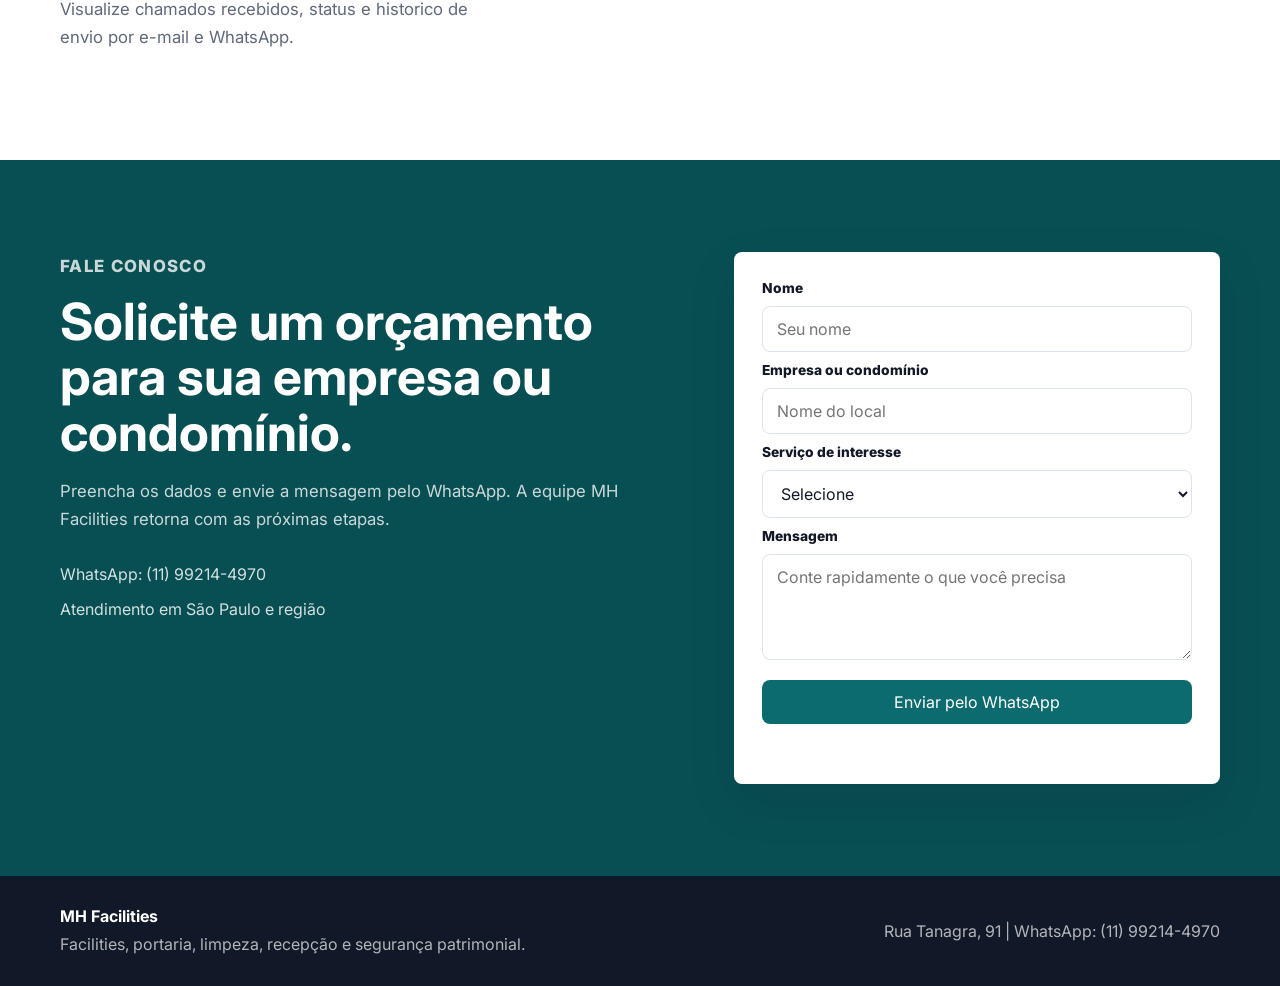
==== commit 81b3121f: "Adiciona chamados e notificacoes automaticas" ====
--- a/mh-facilities/frontend/index.html
+++ b/mh-facilities/frontend/index.html
@@ -33,12 +33,14 @@
                 <a href="#sobre">Sobre</a>
                 <a href="#processo">Como atuamos</a>
                 <a href="#trabalhe-conosco">Trabalhe conosco</a>
+                <a href="#admin">Admin</a>
                 <a href="#contato">Contato</a>
             </div>
             <div id="site-menu" class="dropdown-menu" hidden>
                 <a href="#servicos">Servi&ccedil;os</a>
                 <a href="#trabalhe-conosco">Trabalhe conosco</a>
                 <a href="#area-sindico">&Aacute;rea do s&iacute;ndico</a>
+                <a href="#admin">Admin</a>
                 <a href="#contato">Contato</a>
             </div>
             <a class="nav-action" href="https://wa.me/5511992144970?text=Ola%20MH%20Facilities%2C%20gostaria%20de%20solicitar%20um%20orcamento." target="_blank" rel="noopener noreferrer">WhatsApp</a>
@@ -211,6 +213,9 @@
                     <label for="syndic-email">E-mail</label>
                     <input id="syndic-email" name="syndicEmail" type="email" placeholder="email@sindico.com.br" required>
 
+                    <label for="syndic-phone">WhatsApp</label>
+                    <input id="syndic-phone" name="syndicPhone" type="tel" placeholder="(11) 90000-0000" required>
+
                     <label for="syndic-condo">Condom&iacute;nio</label>
                     <input id="syndic-condo" name="syndicCondo" type="text" placeholder="Nome do condom&iacute;nio" required>
 
@@ -241,24 +246,36 @@
                         <input type="hidden" name="Nome do sindico" data-syndic-field="name">
                         <input type="hidden" name="CPF do sindico" data-syndic-field="cpf">
                         <input type="hidden" name="Email do sindico" data-syndic-field="email">
+                        <input type="hidden" name="WhatsApp do sindico" data-syndic-field="phone">
                         <input type="hidden" name="Condominio" data-syndic-field="condo">
 
                         <label for="ticket-area">&Aacute;rea do chamado</label>
                         <select id="ticket-area" name="Area do chamado" required>
                             <option value="">Selecione</option>
-                            <option>Portaria</option>
-                            <option>Limpeza</option>
-                            <option>Recep&ccedil;&atilde;o</option>
-                            <option>Seguran&ccedil;a</option>
-                            <option>Manuten&ccedil;&atilde;o operacional</option>
-                            <option>Outro</option>
+                            <option value="Portaria">Portaria</option>
+                            <option value="Limpeza">Limpeza</option>
+                            <option value="Zeladoria">Zeladoria</option>
+                            <option value="Seguranca">Seguran&ccedil;a</option>
+                            <option value="Administrativo">Administrativo</option>
                         </select>
+
+                        <label for="ticket-priority">Prioridade</label>
+                        <select id="ticket-priority" name="Prioridade" required>
+                            <option value="">Selecione</option>
+                            <option value="Baixa">Baixa</option>
+                            <option value="Media">M&eacute;dia</option>
+                            <option value="Alta">Alta</option>
+                            <option value="Urgente">Urgente</option>
+                        </select>
+
+                        <label for="ticket-subject">Assunto</label>
+                        <input id="ticket-subject" name="Assunto" type="text" placeholder="Resumo do chamado" required>
 
                         <label for="ticket-description">Descri&ccedil;&atilde;o do chamado</label>
                         <textarea id="ticket-description" name="Descricao do chamado" rows="5" placeholder="Descreva o que precisa ser resolvido" required></textarea>
 
                         <button type="submit">Enviar chamado</button>
-                        <p id="ticket-status" class="form-status" aria-live="polite">Enviaremos por e-mail e abriremos uma mensagem no WhatsApp.</p>
+                        <p id="ticket-status" class="form-status" aria-live="polite">Voce recebera a confirmacao imediatamente apos a abertura.</p>
                     </form>
 
                     <form id="occurrence-form-wrap" class="quote-form panel-form hidden" action="https://formsubmit.co/mhfacilitiesseguranca@gmail.com" method="POST">
@@ -268,6 +285,7 @@
                         <input type="hidden" name="Nome do sindico" data-syndic-field="name">
                         <input type="hidden" name="CPF do sindico" data-syndic-field="cpf">
                         <input type="hidden" name="Email do sindico" data-syndic-field="email">
+                        <input type="hidden" name="WhatsApp do sindico" data-syndic-field="phone">
                         <input type="hidden" name="Condominio" data-syndic-field="condo">
 
                         <label for="occurrence-area">&Aacute;rea da ocorr&ecirc;ncia</label>
@@ -295,6 +313,7 @@
                         <input type="hidden" name="Nome do sindico" data-syndic-field="name">
                         <input type="hidden" name="CPF do sindico" data-syndic-field="cpf">
                         <input type="hidden" name="Email do sindico" data-syndic-field="email">
+                        <input type="hidden" name="WhatsApp do sindico" data-syndic-field="phone">
                         <input type="hidden" name="Condominio" data-syndic-field="condo">
 
                         <label for="finance-message">Mensagem para o financeiro</label>
@@ -303,6 +322,30 @@
                         <button type="submit">Enviar ao financeiro</button>
                         <p class="form-status">O financeiro recebera seu nome, condom&iacute;nio e mensagem por e-mail.</p>
                     </form>
+                </div>
+            </div>
+        </section>
+
+        <section id="admin" class="admin-section">
+            <div class="admin-copy">
+                <p class="eyebrow">Painel administrativo</p>
+                <h2>Acompanhamento de chamados e notificacoes.</h2>
+                <p>Visualize chamados recebidos, status e historico de envio por e-mail e WhatsApp.</p>
+            </div>
+            <div class="admin-panel">
+                <div class="admin-toolbar">
+                    <button id="admin-refresh" class="button button-primary" type="button">Atualizar painel</button>
+                    <p id="admin-status" class="form-status" aria-live="polite"></p>
+                </div>
+                <div class="admin-grid">
+                    <div>
+                        <h3>Chamados recebidos</h3>
+                        <div id="admin-ticket-list" class="admin-list"></div>
+                    </div>
+                    <div>
+                        <h3>Historico de notificacoes</h3>
+                        <div id="admin-notification-list" class="admin-list"></div>
+                    </div>
                 </div>
             </div>
         </section>
--- a/mh-facilities/frontend/css/style.css
+++ b/mh-facilities/frontend/css/style.css
@@ -495,6 +495,116 @@
     box-shadow: 0 10px 26px rgba(18, 24, 38, 0.05);
 }
 
+.admin-section {
+    display: grid;
+    grid-template-columns: minmax(0, 0.65fr) minmax(420px, 1fr);
+    gap: 48px;
+    padding: 92px max(20px, calc((100vw - 1160px) / 2));
+    background: #ffffff;
+    color: var(--ink);
+}
+
+.admin-copy h2 {
+    margin: 0;
+    font-size: clamp(2rem, 4vw, 3.4rem);
+    line-height: 1.08;
+    letter-spacing: 0;
+}
+
+.admin-copy p {
+    color: var(--muted);
+    font-size: 1.05rem;
+    line-height: 1.68;
+}
+
+.admin-panel {
+    display: grid;
+    gap: 18px;
+    min-width: 0;
+}
+
+.admin-toolbar {
+    display: flex;
+    align-items: center;
+    justify-content: space-between;
+    gap: 16px;
+}
+
+.admin-grid {
+    display: grid;
+    grid-template-columns: repeat(2, minmax(0, 1fr));
+    gap: 16px;
+}
+
+.admin-grid h3 {
+    margin: 0 0 12px;
+    font-size: 1.08rem;
+}
+
+.admin-list {
+    display: grid;
+    gap: 12px;
+}
+
+.admin-item {
+    padding: 18px;
+    border: 1px solid var(--line);
+    border-radius: 8px;
+    background: var(--soft);
+}
+
+.admin-item-head {
+    display: flex;
+    align-items: center;
+    justify-content: space-between;
+    gap: 10px;
+    margin-bottom: 10px;
+}
+
+.admin-item-head span {
+    padding: 5px 8px;
+    border-radius: 999px;
+    background: rgba(11, 107, 111, 0.1);
+    color: var(--brand-dark);
+    font-size: 0.76rem;
+    font-weight: 800;
+}
+
+.admin-item h4 {
+    margin: 0 0 8px;
+    font-size: 1rem;
+}
+
+.admin-item p {
+    margin: 0;
+    color: var(--muted);
+    line-height: 1.55;
+    overflow-wrap: anywhere;
+}
+
+.admin-item p + p,
+.admin-item select {
+    margin-top: 8px;
+}
+
+.admin-item select {
+    width: 100%;
+    min-height: 42px;
+    border: 1px solid var(--line);
+    border-radius: 8px;
+    background: #ffffff;
+    color: var(--ink);
+    font: inherit;
+}
+
+.admin-empty {
+    margin: 0;
+    padding: 18px;
+    border: 1px dashed var(--line);
+    border-radius: 8px;
+    color: var(--muted);
+}
+
 .careers-section {
     display: grid;
     grid-template-columns: minmax(0, 0.9fr) minmax(320px, 0.7fr);
@@ -660,6 +770,7 @@
     .process-grid,
     .about-section,
     .syndic-section,
+    .admin-section,
     .careers-section,
     .contact-section {
         grid-template-columns: 1fr;
@@ -667,6 +778,7 @@
 
     .contact-section,
     .syndic-section,
+    .admin-section,
     .careers-section,
     .about-section {
         grid-template-columns: minmax(0, 1fr);
@@ -734,6 +846,7 @@
 
     .section,
     .syndic-section,
+    .admin-section,
     .careers-section,
     .contact-section {
         padding-left: 16px;
@@ -746,6 +859,7 @@
     .about-copy h2,
     .contact-copy h2,
     .syndic-copy h2,
+    .admin-copy h2,
     .careers-copy h2 {
         font-size: clamp(1.75rem, 9vw, 2.35rem);
         line-height: 1.12;
@@ -772,6 +886,15 @@
     }
 
     .panel-actions {
+        grid-template-columns: 1fr;
+    }
+
+    .admin-toolbar {
+        align-items: stretch;
+        flex-direction: column;
+    }
+
+    .admin-grid {
         grid-template-columns: 1fr;
     }
 
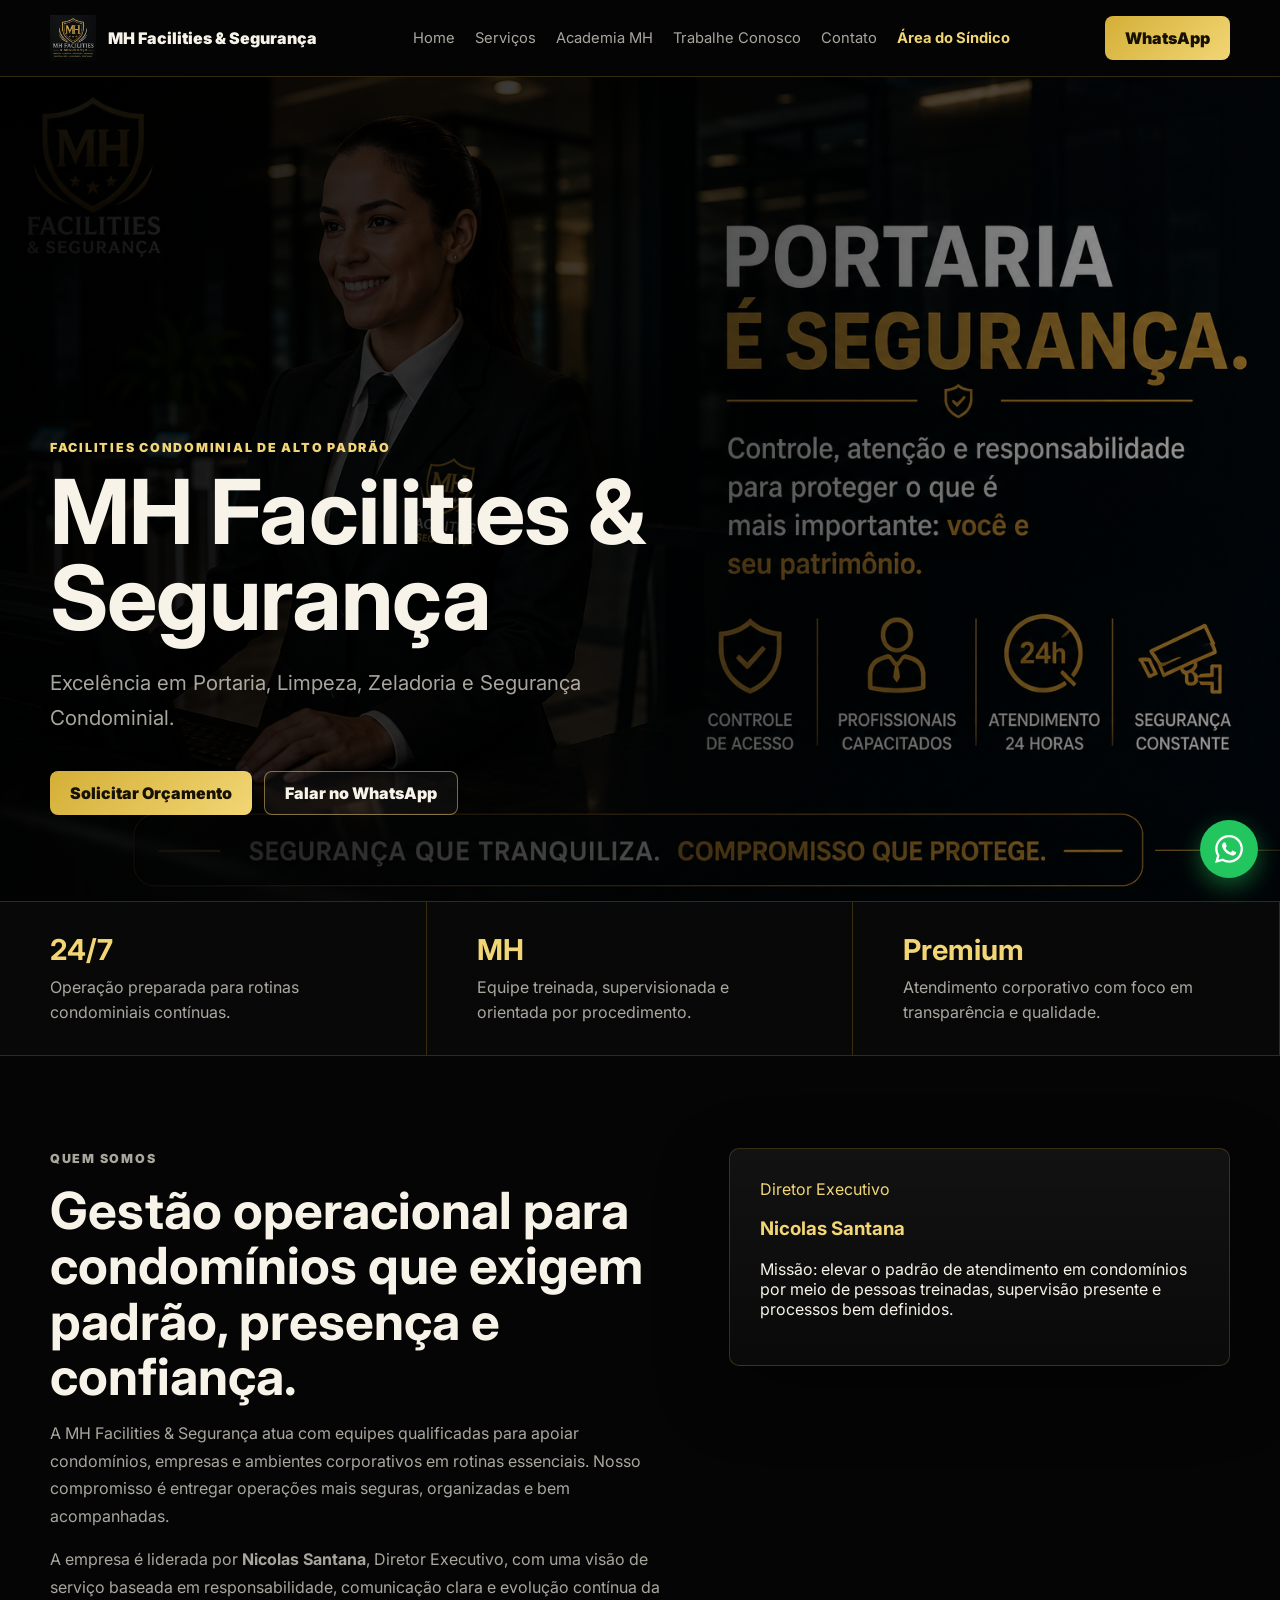
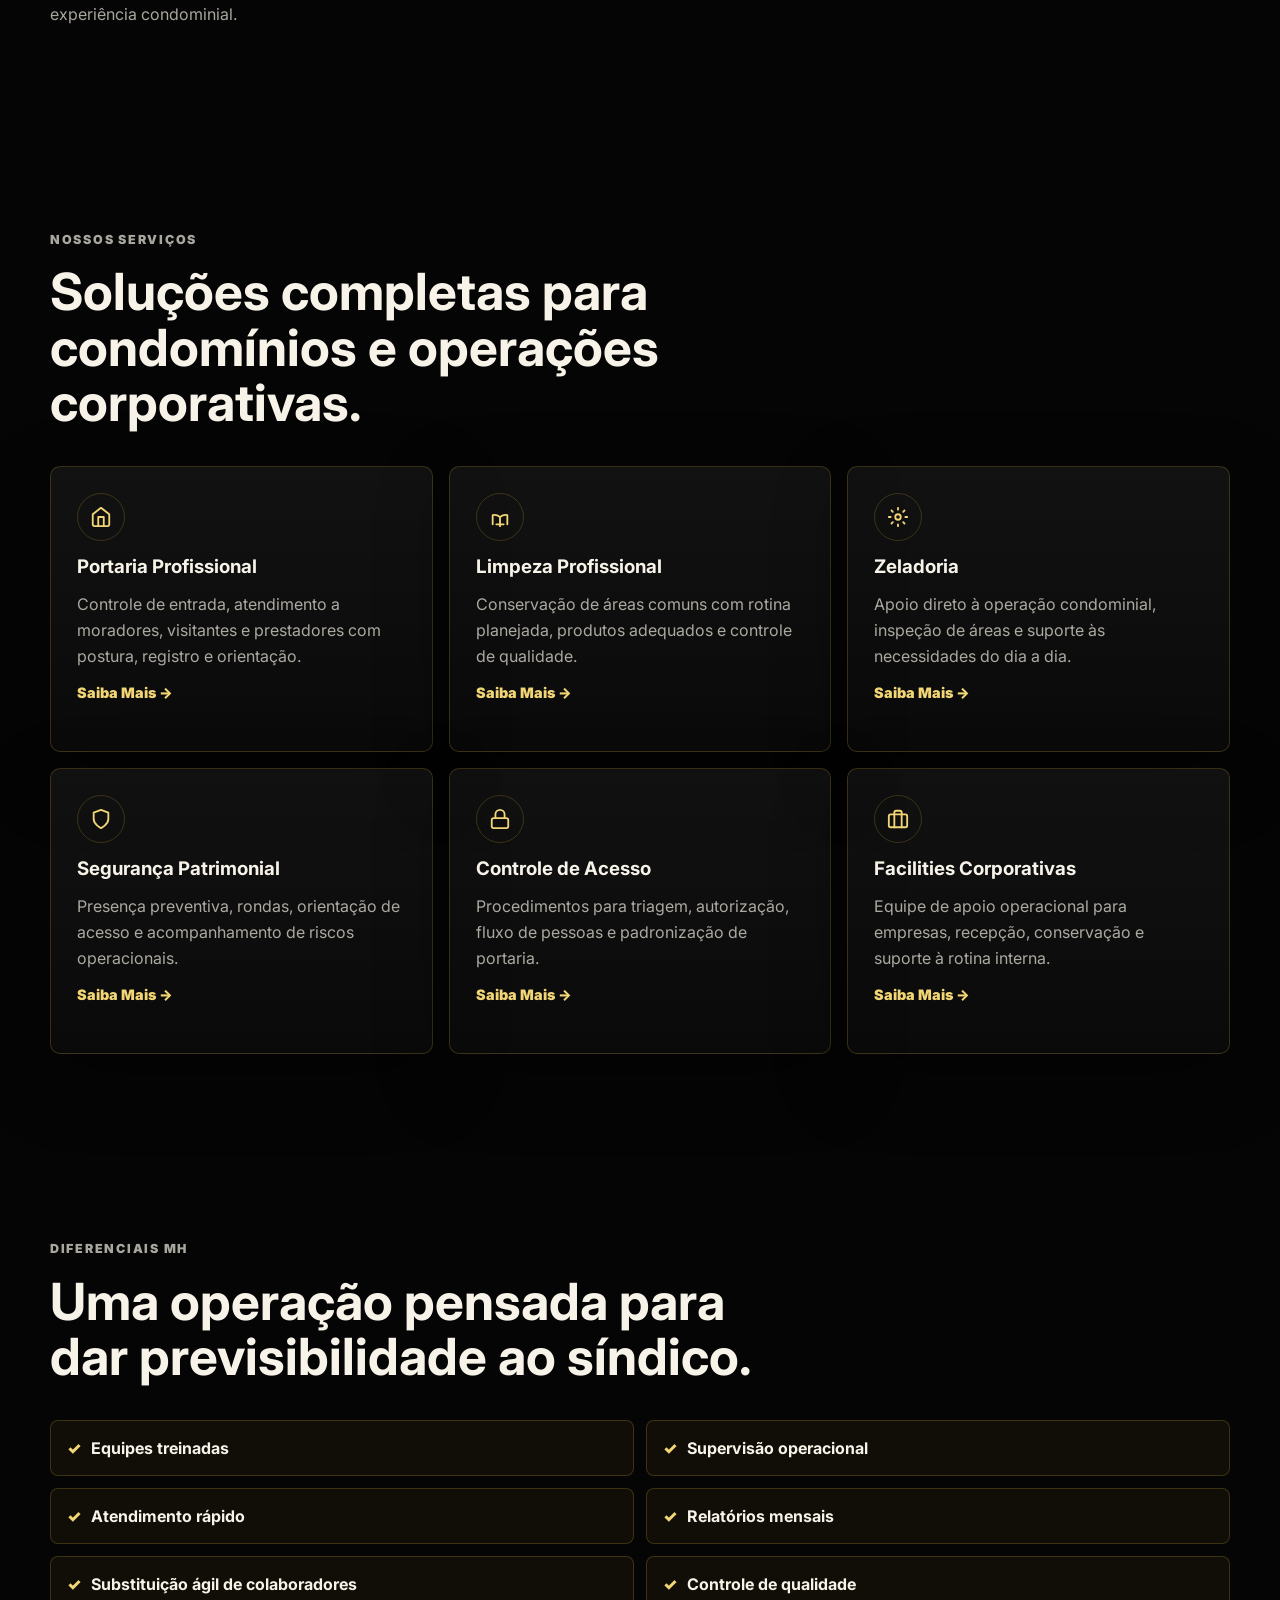
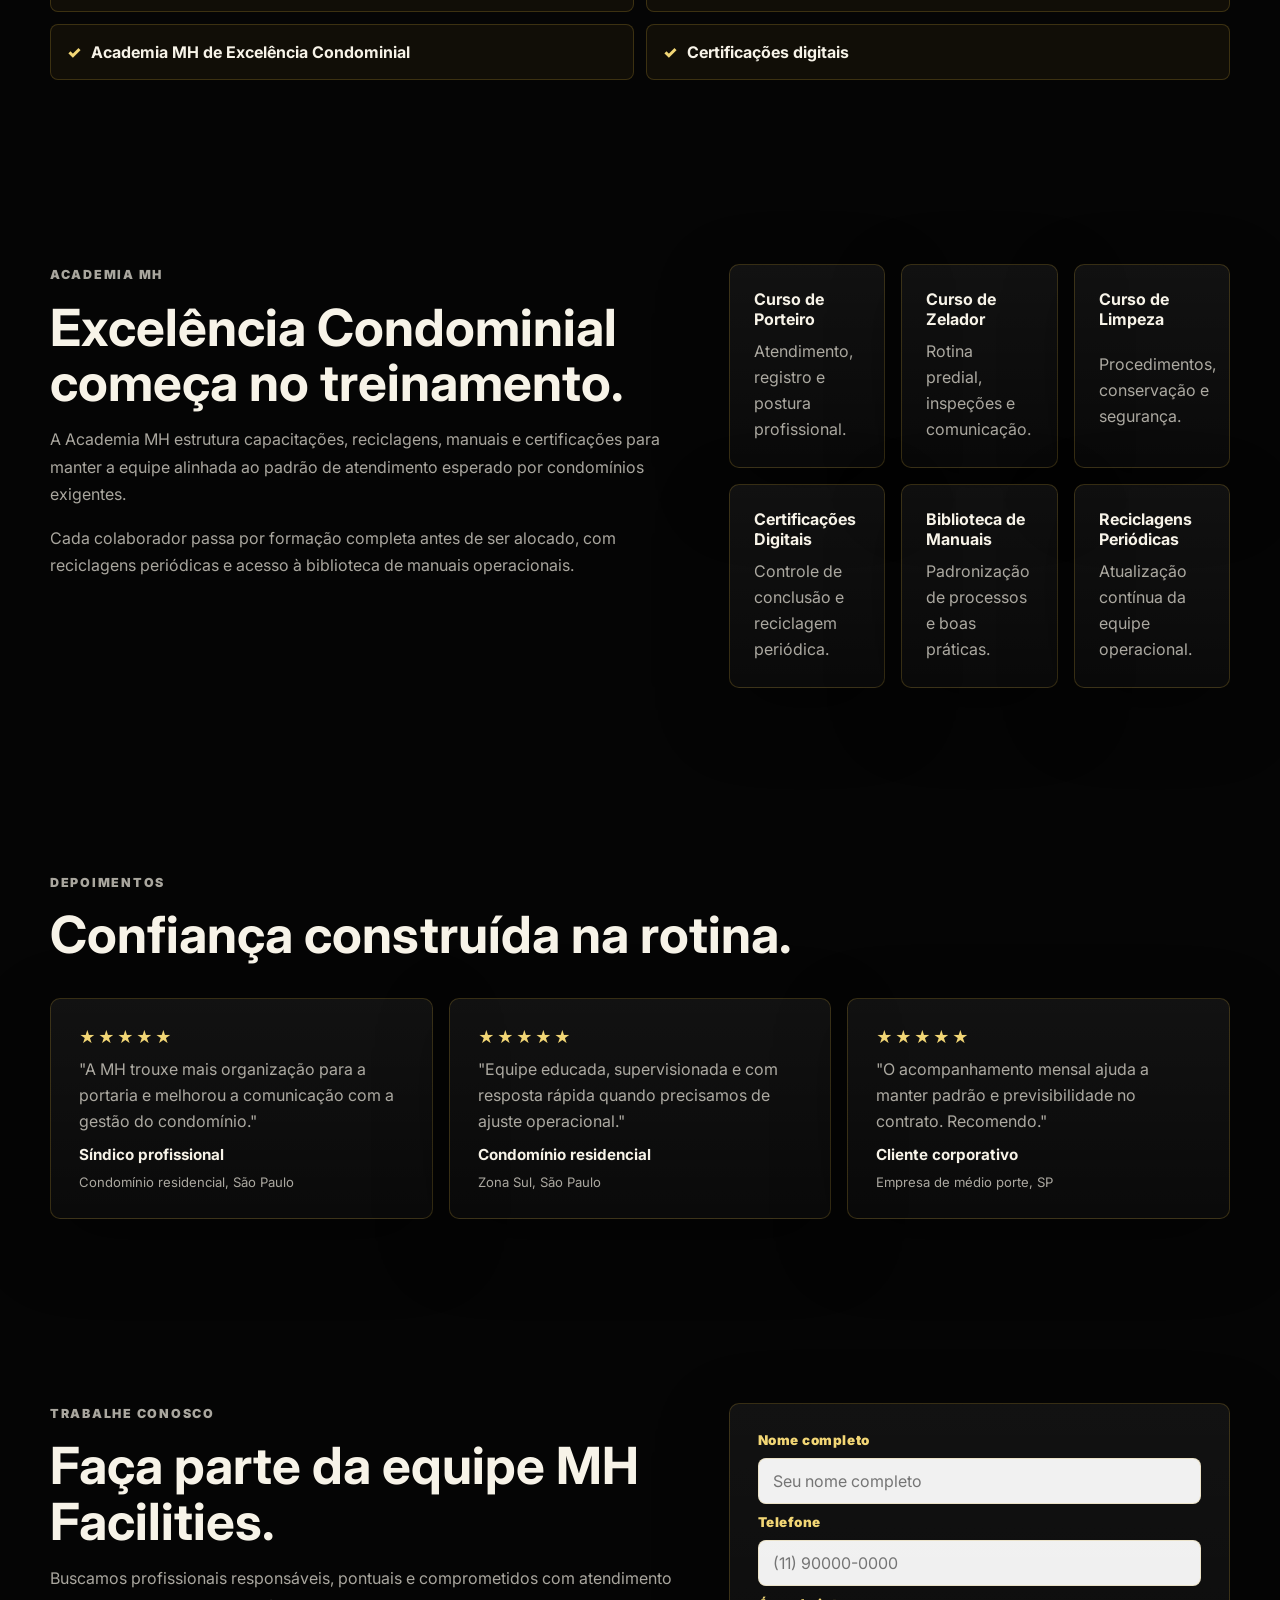
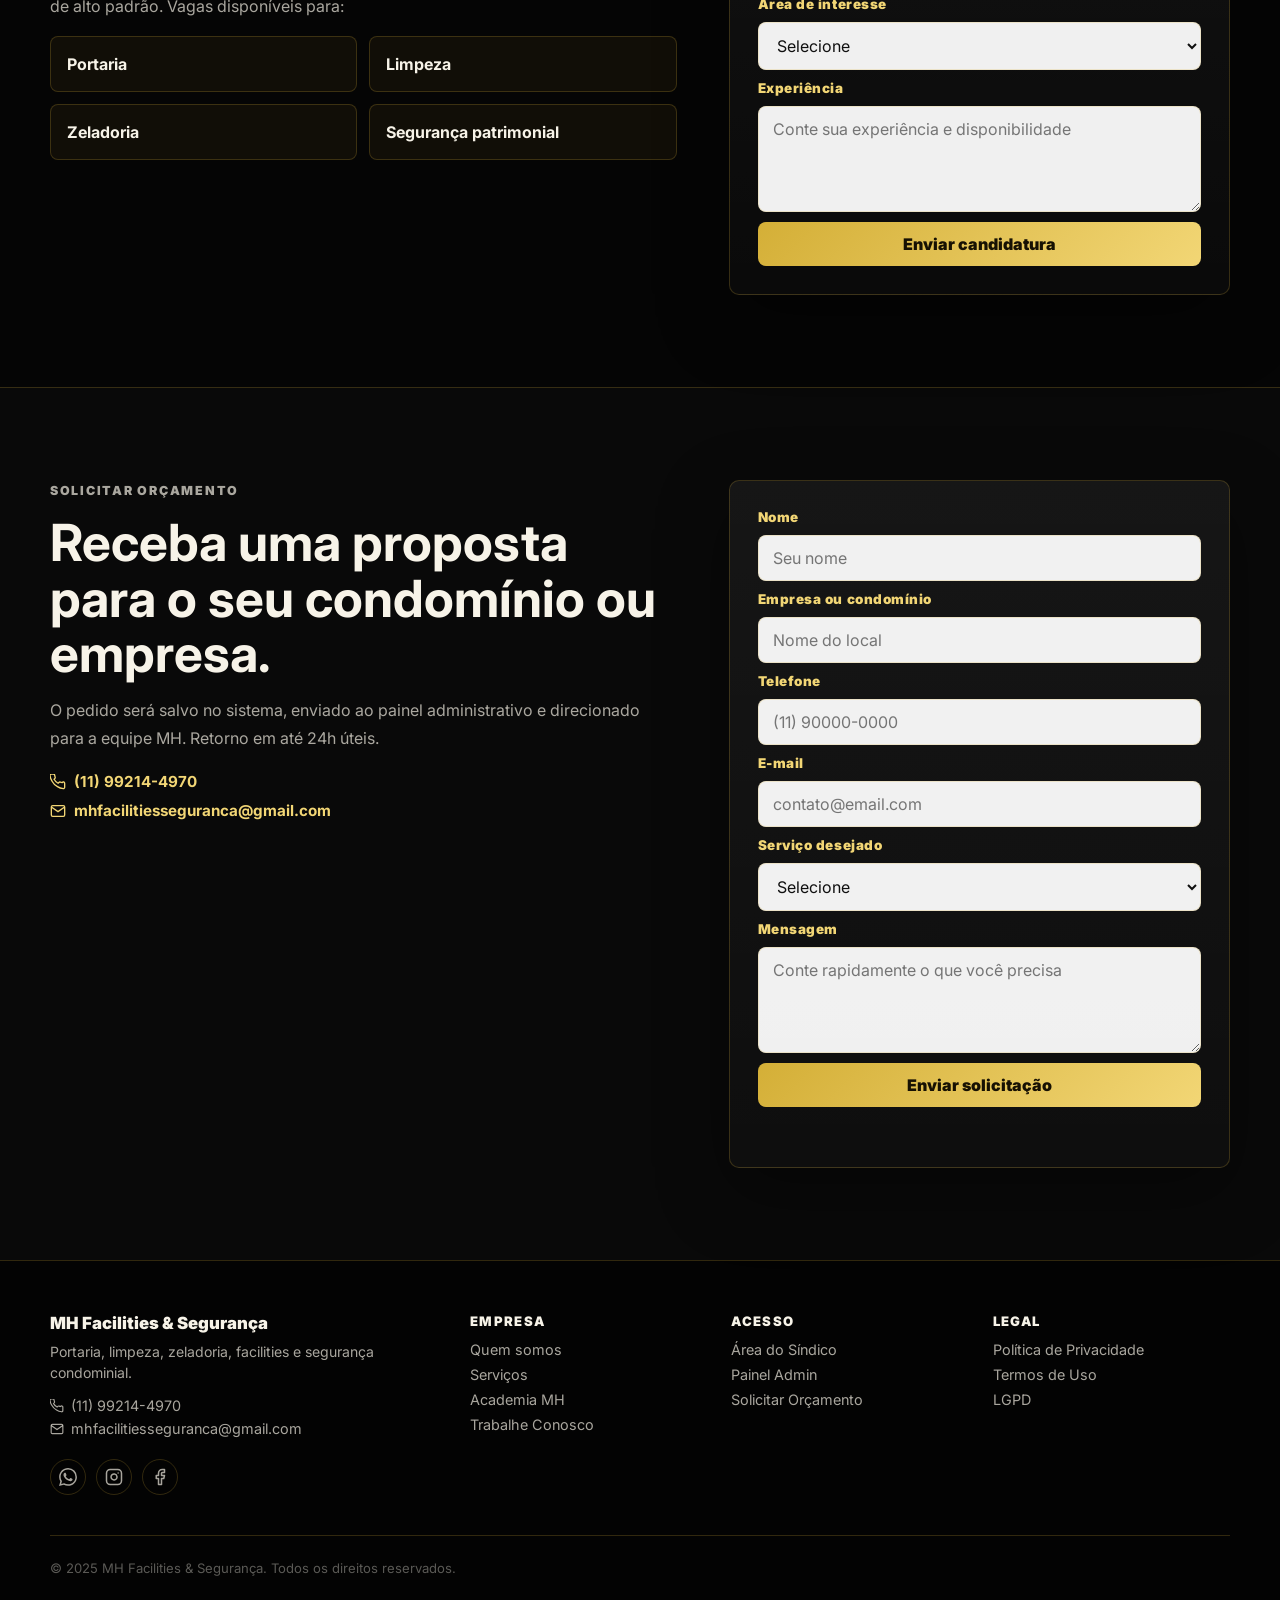
==== commit 62bac68f: "Reestrutura frontend e configura deploy automatico no Netlify - Home: icones SVG nos servicos, botao" ====
--- a/mh-facilities/frontend/index.html
+++ b/mh-facilities/frontend/index.html
@@ -3,25 +3,25 @@
 <head>
     <meta charset="UTF-8">
     <meta name="viewport" content="width=device-width, initial-scale=1.0">
-    <meta name="description" content="MH Facilities oferece portaria, limpeza, recep&ccedil;&atilde;o, controle de acesso e seguran&ccedil;a patrimonial para empresas e condom&iacute;nios.">
-    <meta property="og:title" content="MH Facilities | Facilities e Seguran&ccedil;a Patrimonial">
-    <meta property="og:description" content="Portaria, limpeza, recep&ccedil;&atilde;o, controle de acesso e seguran&ccedil;a patrimonial para empresas e condom&iacute;nios.">
+    <meta name="description" content="MH Facilities &amp; Segurança oferece portaria, limpeza, zeladoria, controle de acesso e segurança condominial com padrão premium.">
+    <meta property="og:title" content="MH Facilities &amp; Segurança">
+    <meta property="og:description" content="Excelência em portaria, limpeza, zeladoria e segurança condominial.">
     <meta property="og:type" content="website">
     <meta property="og:image" content="assets/logo.png">
-    <meta name="theme-color" content="#084f53">
-    <title>MH Facilities | Facilities e Seguran&ccedil;a Patrimonial</title>
+    <meta name="theme-color" content="#050505">
+    <title>MH Facilities &amp; Segurança</title>
     <link rel="icon" href="assets/logo.png">
     <link rel="preconnect" href="https://fonts.googleapis.com">
     <link rel="preconnect" href="https://fonts.gstatic.com" crossorigin>
-    <link href="https://fonts.googleapis.com/css2?family=Inter:wght@400;600;700;800&display=swap" rel="stylesheet">
+    <link href="https://fonts.googleapis.com/css2?family=Inter:wght@400;500;600;700;800;900&display=swap" rel="stylesheet">
     <link rel="stylesheet" href="css/style.css">
 </head>
 <body>
     <header class="site-header">
-        <nav class="nav-shell" aria-label="Navega&ccedil;&atilde;o principal">
-            <a class="brand" href="#inicio" aria-label="MH Facilities">
+        <nav class="nav-shell" aria-label="Navegação principal">
+            <a class="brand" href="#inicio" aria-label="MH Facilities &amp; Segurança">
                 <img src="assets/logo.png" alt="MH Facilities" class="brand-logo">
-                <span>MH Facilities</span>
+                <span>MH Facilities &amp; Segurança</span>
             </a>
             <button class="menu-toggle" type="button" aria-label="Abrir menu" aria-expanded="false" aria-controls="site-menu">
                 <span></span>
@@ -29,371 +29,352 @@
                 <span></span>
             </button>
             <div class="nav-links">
-                <a href="#servicos">Servi&ccedil;os</a>
-                <a href="#sobre">Sobre</a>
-                <a href="#processo">Como atuamos</a>
-                <a href="#trabalhe-conosco">Trabalhe conosco</a>
-                <a href="#admin">Admin</a>
+                <a href="#inicio">Home</a>
+                <a href="#servicos">Serviços</a>
+                <a href="#academia">Academia MH</a>
+                <a href="#trabalhe-conosco">Trabalhe Conosco</a>
                 <a href="#contato">Contato</a>
+                <a href="sindico.html" class="nav-link-highlight">Área do Síndico</a>
             </div>
             <div id="site-menu" class="dropdown-menu" hidden>
-                <a href="#servicos">Servi&ccedil;os</a>
-                <a href="#trabalhe-conosco">Trabalhe conosco</a>
-                <a href="#area-sindico">&Aacute;rea do s&iacute;ndico</a>
-                <a href="#admin">Admin</a>
+                <a href="#inicio">Home</a>
+                <a href="#servicos">Serviços</a>
+                <a href="#academia">Academia MH</a>
+                <a href="#trabalhe-conosco">Trabalhe Conosco</a>
                 <a href="#contato">Contato</a>
+                <a href="sindico.html">Área do Síndico</a>
             </div>
             <a class="nav-action" href="https://wa.me/5511992144970?text=Ola%20MH%20Facilities%2C%20gostaria%20de%20solicitar%20um%20orcamento." target="_blank" rel="noopener noreferrer">WhatsApp</a>
         </nav>
     </header>
 
     <main id="inicio">
-        <section class="hero-section">
+
+        <!-- BANNER PRINCIPAL -->
+        <section class="hero-section premium-hero">
             <div class="hero-media" aria-hidden="true">
                 <img src="assets/carousel-1.png" alt="">
             </div>
             <div class="hero-overlay"></div>
-            <div class="hero-content">
-                <p class="eyebrow">Facilities, portaria e seguran&ccedil;a patrimonial</p>
-                <h1>Opera&ccedil;&otilde;es mais seguras, organizadas e eficientes para o seu espa&ccedil;o.</h1>
-                <p class="hero-copy">A MH Facilities atende empresas, condom&iacute;nios e ambientes comerciais com equipes preparadas, supervis&atilde;o pr&oacute;xima e foco em confian&ccedil;a no dia a dia.</p>
+            <div class="hero-content reveal">
+                <p class="eyebrow">Facilities condominial de alto padrão</p>
+                <h1>MH Facilities &amp; Segurança</h1>
+                <p class="hero-copy">Excelência em Portaria, Limpeza, Zeladoria e Segurança Condominial.</p>
                 <div class="hero-actions">
-                    <a class="button button-primary" href="#contato">Solicitar or&ccedil;amento</a>
-                    <a class="button button-secondary" href="#servicos">Ver servi&ccedil;os</a>
+                    <a class="button button-primary" href="#contato">Solicitar Orçamento</a>
+                    <a class="button button-secondary" href="https://wa.me/5511992144970?text=Ola%20MH%20Facilities%2C%20gostaria%20de%20falar%20com%20um%20consultor." target="_blank" rel="noopener noreferrer">Falar no WhatsApp</a>
                 </div>
             </div>
         </section>
 
+        <!-- STATS BAND -->
         <section class="stats-band" aria-label="Diferenciais da MH Facilities">
             <div>
                 <strong>24/7</strong>
-                <span>Opera&ccedil;&atilde;o planejada para rotinas cont&iacute;nuas</span>
+                <span>Operação preparada para rotinas condominiais contínuas.</span>
             </div>
             <div>
-                <strong>Equipe</strong>
-                <span>Profissionais treinados e orientados por procedimento</span>
+                <strong>MH</strong>
+                <span>Equipe treinada, supervisionada e orientada por procedimento.</span>
             </div>
             <div>
-                <strong>Gest&atilde;o</strong>
-                <span>Acompanhamento pr&oacute;ximo e comunica&ccedil;&atilde;o objetiva</span>
-            </div>
-        </section>
-
+                <strong>Premium</strong>
+                <span>Atendimento corporativo com foco em transparência e qualidade.</span>
+            </div>
+        </section>
+
+        <!-- QUEM SOMOS -->
+        <section id="sobre" class="section about-section">
+            <div class="section-copy reveal">
+                <p class="eyebrow">Quem somos</p>
+                <h2>Gestão operacional para condomínios que exigem padrão, presença e confiança.</h2>
+                <p>A MH Facilities &amp; Segurança atua com equipes qualificadas para apoiar condomínios, empresas e ambientes corporativos em rotinas essenciais. Nosso compromisso é entregar operações mais seguras, organizadas e bem acompanhadas.</p>
+                <p>A empresa é liderada por <strong>Nicolas Santana</strong>, Diretor Executivo, com uma visão de serviço baseada em responsabilidade, comunicação clara e evolução contínua da experiência condominial.</p>
+            </div>
+            <aside class="executive-panel reveal">
+                <span>Diretor Executivo</span>
+                <h3>Nicolas Santana</h3>
+                <p>Missão: elevar o padrão de atendimento em condomínios por meio de pessoas treinadas, supervisão presente e processos bem definidos.</p>
+            </aside>
+        </section>
+
+        <!-- NOSSOS SERVIÇOS -->
         <section id="servicos" class="section service-section">
-            <div class="section-heading">
-                <p class="eyebrow">Nossos servi&ccedil;os</p>
-                <h2>Solu&ccedil;&otilde;es para manter sua estrutura funcionando bem.</h2>
+            <div class="section-heading reveal">
+                <p class="eyebrow">Nossos serviços</p>
+                <h2>Soluções completas para condomínios e operações corporativas.</h2>
             </div>
             <div class="service-grid">
-                <article class="service-card">
-                    <span class="service-icon">01</span>
-                    <h3>Portaria e controle de acesso</h3>
-                    <p>Atendimento a moradores, colaboradores e visitantes com registro, triagem e orienta&ccedil;&atilde;o clara.</p>
-                </article>
-                <article class="service-card">
-                    <span class="service-icon">02</span>
-                    <h3>Limpeza profissional</h3>
-                    <p>Conserva&ccedil;&atilde;o de &aacute;reas comuns, escrit&oacute;rios, condom&iacute;nios e ambientes comerciais com rotina definida.</p>
-                </article>
-                <article class="service-card">
-                    <span class="service-icon">03</span>
-                    <h3>Recep&ccedil;&atilde;o e apoio operacional</h3>
-                    <p>Recep&ccedil;&atilde;o cordial, organiza&ccedil;&atilde;o de fluxo, apoio administrativo e suporte para o funcionamento do local.</p>
-                </article>
-                <article class="service-card">
-                    <span class="service-icon">04</span>
-                    <h3>Seguran&ccedil;a patrimonial</h3>
-                    <p>Vigil&acirc;ncia preventiva, rondas, orienta&ccedil;&atilde;o de acesso e presen&ccedil;a preparada para reduzir riscos.</p>
-                </article>
-            </div>
-        </section>
-
-        <section id="sobre" class="section about-section">
-            <div class="about-copy">
-                <p class="eyebrow">Quem somos</p>
-                <h2>Uma parceira para rotinas que exigem responsabilidade.</h2>
-                <p>A MH Facilities nasceu para simplificar opera&ccedil;&otilde;es de empresas, condom&iacute;nios e clientes que precisam de servi&ccedil;os confi&aacute;veis. Unimos processos, acompanhamento e profissionais comprometidos para entregar ambientes mais seguros, limpos e organizados.</p>
-                <p>Nosso trabalho &eacute; baseado em atendimento pr&oacute;ximo, transpar&ecirc;ncia e compromisso com resultado. Cada contrato recebe aten&ccedil;&atilde;o para que a equipe esteja alinhada ao perfil do local e &agrave;s necessidades do cliente.</p>
-            </div>
-            <div class="about-panel">
-                <h3>Compromissos da MH</h3>
-                <ul>
-                    <li>Qualidade na execu&ccedil;&atilde;o dos servi&ccedil;os</li>
-                    <li>&Eacute;tica, respeito e transpar&ecirc;ncia</li>
-                    <li>Responsabilidade com pessoas e patrim&ocirc;nio</li>
-                    <li>Melhoria cont&iacute;nua da opera&ccedil;&atilde;o</li>
-                </ul>
-            </div>
-        </section>
-
-        <section id="processo" class="section process-section">
-            <div class="section-heading">
-                <p class="eyebrow">Como atuamos</p>
-                <h2>Do primeiro contato &agrave; opera&ccedil;&atilde;o acompanhada.</h2>
-            </div>
-            <div class="process-grid">
-                <article>
-                    <span>1</span>
-                    <h3>Entendimento</h3>
-                    <p>Conhecemos sua necessidade, perfil do espa&ccedil;o, hor&aacute;rios, riscos e prioridades.</p>
-                </article>
-                <article>
-                    <span>2</span>
-                    <h3>Plano de atendimento</h3>
-                    <p>Definimos equipe, escala, procedimentos e rotina de acompanhamento.</p>
-                </article>
-                <article>
-                    <span>3</span>
-                    <h3>Execu&ccedil;&atilde;o e suporte</h3>
-                    <p>A opera&ccedil;&atilde;o entra em funcionamento com supervis&atilde;o e comunica&ccedil;&atilde;o direta.</p>
-                </article>
-            </div>
-        </section>
-
+                <article class="service-card reveal">
+                    <span class="service-icon" aria-hidden="true">
+                        <svg xmlns="http://www.w3.org/2000/svg" viewBox="0 0 24 24" fill="none" stroke="currentColor" stroke-width="2" stroke-linecap="round" stroke-linejoin="round" width="22" height="22"><path d="M3 9l9-7 9 7v11a2 2 0 01-2 2H5a2 2 0 01-2-2z"/><polyline points="9 22 9 12 15 12 15 22"/></svg>
+                    </span>
+                    <h3>Portaria Profissional</h3>
+                    <p>Controle de entrada, atendimento a moradores, visitantes e prestadores com postura, registro e orientação.</p>
+                    <a href="#contato">Saiba Mais &rarr;</a>
+                </article>
+                <article class="service-card reveal">
+                    <span class="service-icon" aria-hidden="true">
+                        <svg xmlns="http://www.w3.org/2000/svg" viewBox="0 0 24 24" fill="none" stroke="currentColor" stroke-width="2" stroke-linecap="round" stroke-linejoin="round" width="22" height="22"><path d="M12 22V12M12 12C12 12 8 9 4 10M12 12C12 12 16 9 20 10M4 10V20M20 10V20M8 20H16"/></svg>
+                    </span>
+                    <h3>Limpeza Profissional</h3>
+                    <p>Conservação de áreas comuns com rotina planejada, produtos adequados e controle de qualidade.</p>
+                    <a href="#contato">Saiba Mais &rarr;</a>
+                </article>
+                <article class="service-card reveal">
+                    <span class="service-icon" aria-hidden="true">
+                        <svg xmlns="http://www.w3.org/2000/svg" viewBox="0 0 24 24" fill="none" stroke="currentColor" stroke-width="2" stroke-linecap="round" stroke-linejoin="round" width="22" height="22"><circle cx="12" cy="12" r="3"/><path d="M19.07 4.93l-1.41 1.41M6.34 17.66l-1.41 1.41M20 12h2M2 12h2M17.66 17.66l1.41 1.41M4.93 4.93l1.41 1.41M12 20v2M12 2v2"/></svg>
+                    </span>
+                    <h3>Zeladoria</h3>
+                    <p>Apoio direto à operação condominial, inspeção de áreas e suporte às necessidades do dia a dia.</p>
+                    <a href="#contato">Saiba Mais &rarr;</a>
+                </article>
+                <article class="service-card reveal">
+                    <span class="service-icon" aria-hidden="true">
+                        <svg xmlns="http://www.w3.org/2000/svg" viewBox="0 0 24 24" fill="none" stroke="currentColor" stroke-width="2" stroke-linecap="round" stroke-linejoin="round" width="22" height="22"><path d="M12 22s8-4 8-10V5l-8-3-8 3v7c0 6 8 10 8 10z"/></svg>
+                    </span>
+                    <h3>Segurança Patrimonial</h3>
+                    <p>Presença preventiva, rondas, orientação de acesso e acompanhamento de riscos operacionais.</p>
+                    <a href="#contato">Saiba Mais &rarr;</a>
+                </article>
+                <article class="service-card reveal">
+                    <span class="service-icon" aria-hidden="true">
+                        <svg xmlns="http://www.w3.org/2000/svg" viewBox="0 0 24 24" fill="none" stroke="currentColor" stroke-width="2" stroke-linecap="round" stroke-linejoin="round" width="22" height="22"><rect x="3" y="11" width="18" height="11" rx="2" ry="2"/><path d="M7 11V7a5 5 0 0110 0v4"/></svg>
+                    </span>
+                    <h3>Controle de Acesso</h3>
+                    <p>Procedimentos para triagem, autorização, fluxo de pessoas e padronização de portaria.</p>
+                    <a href="#contato">Saiba Mais &rarr;</a>
+                </article>
+                <article class="service-card reveal">
+                    <span class="service-icon" aria-hidden="true">
+                        <svg xmlns="http://www.w3.org/2000/svg" viewBox="0 0 24 24" fill="none" stroke="currentColor" stroke-width="2" stroke-linecap="round" stroke-linejoin="round" width="22" height="22"><rect x="2" y="7" width="20" height="14" rx="2" ry="2"/><path d="M16 21V5a2 2 0 00-2-2h-4a2 2 0 00-2 2v16"/></svg>
+                    </span>
+                    <h3>Facilities Corporativas</h3>
+                    <p>Equipe de apoio operacional para empresas, recepção, conservação e suporte à rotina interna.</p>
+                    <a href="#contato">Saiba Mais &rarr;</a>
+                </article>
+            </div>
+        </section>
+
+        <!-- DIFERENCIAIS MH -->
+        <section class="section difference-section">
+            <div class="section-heading reveal">
+                <p class="eyebrow">Diferenciais MH</p>
+                <h2>Uma operação pensada para dar previsibilidade ao síndico.</h2>
+            </div>
+            <div class="difference-grid">
+                <span>Equipes treinadas</span>
+                <span>Supervisão operacional</span>
+                <span>Atendimento rápido</span>
+                <span>Relatórios mensais</span>
+                <span>Substituição ágil de colaboradores</span>
+                <span>Controle de qualidade</span>
+                <span>Academia MH de Excelência Condominial</span>
+                <span>Certificações digitais</span>
+            </div>
+        </section>
+
+        <!-- ACADEMIA MH -->
+        <section id="academia" class="section academy-section">
+            <div class="section-copy reveal">
+                <p class="eyebrow">Academia MH</p>
+                <h2>Excelência Condominial começa no treinamento.</h2>
+                <p>A Academia MH estrutura capacitações, reciclagens, manuais e certificações para manter a equipe alinhada ao padrão de atendimento esperado por condomínios exigentes.</p>
+                <p>Cada colaborador passa por formação completa antes de ser alocado, com reciclagens periódicas e acesso à biblioteca de manuais operacionais.</p>
+            </div>
+            <div class="academy-grid">
+                <article>
+                    <strong>Curso de Porteiro</strong>
+                    <span>Atendimento, registro e postura profissional.</span>
+                </article>
+                <article>
+                    <strong>Curso de Zelador</strong>
+                    <span>Rotina predial, inspeções e comunicação.</span>
+                </article>
+                <article>
+                    <strong>Curso de Limpeza</strong>
+                    <span>Procedimentos, conservação e segurança.</span>
+                </article>
+                <article>
+                    <strong>Certificações Digitais</strong>
+                    <span>Controle de conclusão e reciclagem periódica.</span>
+                </article>
+                <article>
+                    <strong>Biblioteca de Manuais</strong>
+                    <span>Padronização de processos e boas práticas.</span>
+                </article>
+                <article>
+                    <strong>Reciclagens Periódicas</strong>
+                    <span>Atualização contínua da equipe operacional.</span>
+                </article>
+            </div>
+        </section>
+
+        <!-- DEPOIMENTOS -->
+        <section class="section testimonials-section">
+            <div class="section-heading reveal">
+                <p class="eyebrow">Depoimentos</p>
+                <h2>Confiança construída na rotina.</h2>
+            </div>
+            <div class="testimonial-grid">
+                <article>
+                    <div class="testimonial-stars" aria-label="5 estrelas">★★★★★</div>
+                    <p>"A MH trouxe mais organização para a portaria e melhorou a comunicação com a gestão do condomínio."</p>
+                    <strong>Síndico profissional</strong>
+                    <span>Condomínio residencial, São Paulo</span>
+                </article>
+                <article>
+                    <div class="testimonial-stars" aria-label="5 estrelas">★★★★★</div>
+                    <p>"Equipe educada, supervisionada e com resposta rápida quando precisamos de ajuste operacional."</p>
+                    <strong>Condomínio residencial</strong>
+                    <span>Zona Sul, São Paulo</span>
+                </article>
+                <article>
+                    <div class="testimonial-stars" aria-label="5 estrelas">★★★★★</div>
+                    <p>"O acompanhamento mensal ajuda a manter padrão e previsibilidade no contrato. Recomendo."</p>
+                    <strong>Cliente corporativo</strong>
+                    <span>Empresa de médio porte, SP</span>
+                </article>
+            </div>
+        </section>
+
+        <!-- TRABALHE CONOSCO -->
         <section id="trabalhe-conosco" class="careers-section">
-            <div class="careers-copy">
-                <p class="eyebrow">Trabalhe conosco</p>
-                <h2>Fa&ccedil;a parte da equipe MH Facilities.</h2>
-                <p>Estamos sempre em busca de profissionais respons&aacute;veis, pontuais e comprometidos com bom atendimento. Envie seus dados para oportunidades em portaria, limpeza, recep&ccedil;&atilde;o, apoio operacional e seguran&ccedil;a patrimonial.</p>
+            <div class="section-copy reveal">
+                <p class="eyebrow">Trabalhe Conosco</p>
+                <h2>Faça parte da equipe MH Facilities.</h2>
+                <p>Buscamos profissionais responsáveis, pontuais e comprometidos com atendimento de alto padrão. Vagas disponíveis para:</p>
                 <div class="career-list">
-                    <span>Portaria e controle de acesso</span>
-                    <span>Limpeza e conserva&ccedil;&atilde;o</span>
-                    <span>Recep&ccedil;&atilde;o e atendimento</span>
-                    <span>Seguran&ccedil;a patrimonial</span>
+                    <span>Portaria</span>
+                    <span>Limpeza</span>
+                    <span>Zeladoria</span>
+                    <span>Segurança patrimonial</span>
                 </div>
             </div>
             <form id="career-form" class="quote-form career-form" action="https://formsubmit.co/mhfacilitiesseguranca@gmail.com" method="POST">
                 <input type="hidden" name="_subject" value="Nova candidatura pelo site MH Facilities">
                 <input type="hidden" name="_captcha" value="false">
                 <input type="hidden" name="_template" value="table">
-
                 <label for="candidate-name">Nome completo</label>
                 <input id="candidate-name" name="Nome completo" type="text" placeholder="Seu nome completo" required>
-
                 <label for="candidate-phone">Telefone</label>
                 <input id="candidate-phone" name="Telefone" type="tel" placeholder="(11) 90000-0000" required>
-
-                <label for="candidate-city">Cidade</label>
-                <input id="candidate-city" name="Cidade" type="text" placeholder="Sua cidade" required>
-
-                <label for="candidate-role">&Aacute;rea de interesse</label>
+                <label for="candidate-role">Área de interesse</label>
                 <select id="candidate-role" name="Area de interesse" required>
                     <option value="">Selecione</option>
                     <option>Portaria</option>
                     <option>Limpeza</option>
-                    <option>Recep&ccedil;&atilde;o</option>
-                    <option>Apoio operacional</option>
-                    <option>Seguran&ccedil;a patrimonial</option>
+                    <option>Zeladoria</option>
+                    <option>Segurança patrimonial</option>
                 </select>
-
-                <label for="candidate-message">Experi&ecirc;ncia ou disponibilidade</label>
-                <textarea id="candidate-message" name="Experiencia ou disponibilidade" rows="4" placeholder="Conte sua experi&ecirc;ncia, disponibilidade ou envie uma breve apresenta&ccedil;&atilde;o"></textarea>
-
+                <label for="candidate-message">Experiência</label>
+                <textarea id="candidate-message" name="Experiencia" rows="4" placeholder="Conte sua experiência e disponibilidade"></textarea>
                 <button type="submit">Enviar candidatura</button>
-                <p class="form-status">A candidatura sera enviada para mhfacilitiesseguranca@gmail.com.</p>
             </form>
         </section>
 
-        <section id="area-sindico" class="syndic-section">
-            <div class="syndic-copy">
-                <p class="eyebrow">&Aacute;rea do s&iacute;ndico</p>
-                <h2>Atendimento direto para condom&iacute;nios clientes.</h2>
-                <p>Cadastre seus dados uma vez e acesse um painel simples para abrir chamado, relatar ocorr&ecirc;ncia ou falar com o financeiro.</p>
-            </div>
-
-            <div class="syndic-app">
-                <form id="syndic-register-form" class="quote-form syndic-card">
-                    <h3>Cadastro do s&iacute;ndico</h3>
-                    <label for="syndic-name">Nome completo</label>
-                    <input id="syndic-name" name="syndicName" type="text" placeholder="Nome do s&iacute;ndico" required>
-
-                    <label for="syndic-cpf">CPF</label>
-                    <input id="syndic-cpf" name="syndicCpf" type="text" placeholder="000.000.000-00" required>
-
-                    <label for="syndic-email">E-mail</label>
-                    <input id="syndic-email" name="syndicEmail" type="email" placeholder="email@sindico.com.br" required>
-
-                    <label for="syndic-phone">WhatsApp</label>
-                    <input id="syndic-phone" name="syndicPhone" type="tel" placeholder="(11) 90000-0000" required>
-
-                    <label for="syndic-condo">Condom&iacute;nio</label>
-                    <input id="syndic-condo" name="syndicCondo" type="text" placeholder="Nome do condom&iacute;nio" required>
-
-                    <button type="submit">Criar usu&aacute;rio</button>
-                    <p id="syndic-register-status" class="form-status" aria-live="polite"></p>
-                </form>
-
-                <div id="syndic-panel" class="syndic-panel hidden">
-                    <div class="panel-header">
-                        <div>
-                            <p class="eyebrow">Painel do s&iacute;ndico</p>
-                            <h3 id="syndic-welcome">Bem-vindo</h3>
-                            <span id="syndic-condo-label"></span>
-                        </div>
-                        <button id="syndic-reset" class="text-button" type="button">Trocar usu&aacute;rio</button>
-                    </div>
-
-                    <div class="panel-actions">
-                        <button class="panel-action active" type="button" data-panel-target="ticket-form-wrap">Abrir chamado</button>
-                        <button class="panel-action" type="button" data-panel-target="occurrence-form-wrap">Relatar ocorr&ecirc;ncia</button>
-                        <button class="panel-action" type="button" data-panel-target="finance-form-wrap">Falar com financeiro</button>
-                    </div>
-
-                    <form id="ticket-form-wrap" class="quote-form panel-form" action="https://formsubmit.co/mhfacilitiesseguranca@gmail.com" method="POST">
-                        <input type="hidden" name="_subject" value="Novo chamado de condominio pelo site MH Facilities">
-                        <input type="hidden" name="_captcha" value="false">
-                        <input type="hidden" name="_template" value="table">
-                        <input type="hidden" name="Nome do sindico" data-syndic-field="name">
-                        <input type="hidden" name="CPF do sindico" data-syndic-field="cpf">
-                        <input type="hidden" name="Email do sindico" data-syndic-field="email">
-                        <input type="hidden" name="WhatsApp do sindico" data-syndic-field="phone">
-                        <input type="hidden" name="Condominio" data-syndic-field="condo">
-
-                        <label for="ticket-area">&Aacute;rea do chamado</label>
-                        <select id="ticket-area" name="Area do chamado" required>
-                            <option value="">Selecione</option>
-                            <option value="Portaria">Portaria</option>
-                            <option value="Limpeza">Limpeza</option>
-                            <option value="Zeladoria">Zeladoria</option>
-                            <option value="Seguranca">Seguran&ccedil;a</option>
-                            <option value="Administrativo">Administrativo</option>
-                        </select>
-
-                        <label for="ticket-priority">Prioridade</label>
-                        <select id="ticket-priority" name="Prioridade" required>
-                            <option value="">Selecione</option>
-                            <option value="Baixa">Baixa</option>
-                            <option value="Media">M&eacute;dia</option>
-                            <option value="Alta">Alta</option>
-                            <option value="Urgente">Urgente</option>
-                        </select>
-
-                        <label for="ticket-subject">Assunto</label>
-                        <input id="ticket-subject" name="Assunto" type="text" placeholder="Resumo do chamado" required>
-
-                        <label for="ticket-description">Descri&ccedil;&atilde;o do chamado</label>
-                        <textarea id="ticket-description" name="Descricao do chamado" rows="5" placeholder="Descreva o que precisa ser resolvido" required></textarea>
-
-                        <button type="submit">Enviar chamado</button>
-                        <p id="ticket-status" class="form-status" aria-live="polite">Voce recebera a confirmacao imediatamente apos a abertura.</p>
-                    </form>
-
-                    <form id="occurrence-form-wrap" class="quote-form panel-form hidden" action="https://formsubmit.co/mhfacilitiesseguranca@gmail.com" method="POST">
-                        <input type="hidden" name="_subject" value="Nova ocorrencia de condominio pelo site MH Facilities">
-                        <input type="hidden" name="_captcha" value="false">
-                        <input type="hidden" name="_template" value="table">
-                        <input type="hidden" name="Nome do sindico" data-syndic-field="name">
-                        <input type="hidden" name="CPF do sindico" data-syndic-field="cpf">
-                        <input type="hidden" name="Email do sindico" data-syndic-field="email">
-                        <input type="hidden" name="WhatsApp do sindico" data-syndic-field="phone">
-                        <input type="hidden" name="Condominio" data-syndic-field="condo">
-
-                        <label for="occurrence-area">&Aacute;rea da ocorr&ecirc;ncia</label>
-                        <select id="occurrence-area" name="Area da ocorrencia" required>
-                            <option value="">Selecione</option>
-                            <option>Portaria</option>
-                            <option>Limpeza</option>
-                            <option>Recep&ccedil;&atilde;o</option>
-                            <option>Seguran&ccedil;a</option>
-                            <option>Morador/visitante</option>
-                            <option>Outro</option>
-                        </select>
-
-                        <label for="occurrence-description">Relato da ocorr&ecirc;ncia</label>
-                        <textarea id="occurrence-description" name="Relato da ocorrencia" rows="5" placeholder="Descreva a ocorr&ecirc;ncia com data, local e detalhes importantes" required></textarea>
-
-                        <button type="submit">Enviar ocorr&ecirc;ncia</button>
-                        <p class="form-status">A ocorr&ecirc;ncia sera enviada para mhfacilitiesseguranca@gmail.com.</p>
-                    </form>
-
-                    <form id="finance-form-wrap" class="quote-form panel-form hidden" action="https://formsubmit.co/mhfacilitiesseguranca@gmail.com" method="POST">
-                        <input type="hidden" name="_subject" value="Contato financeiro de sindico pelo site MH Facilities">
-                        <input type="hidden" name="_captcha" value="false">
-                        <input type="hidden" name="_template" value="table">
-                        <input type="hidden" name="Nome do sindico" data-syndic-field="name">
-                        <input type="hidden" name="CPF do sindico" data-syndic-field="cpf">
-                        <input type="hidden" name="Email do sindico" data-syndic-field="email">
-                        <input type="hidden" name="WhatsApp do sindico" data-syndic-field="phone">
-                        <input type="hidden" name="Condominio" data-syndic-field="condo">
-
-                        <label for="finance-message">Mensagem para o financeiro</label>
-                        <textarea id="finance-message" name="Mensagem para o financeiro" rows="5" placeholder="Escreva o que precisa tratar com o financeiro" required></textarea>
-
-                        <button type="submit">Enviar ao financeiro</button>
-                        <p class="form-status">O financeiro recebera seu nome, condom&iacute;nio e mensagem por e-mail.</p>
-                    </form>
-                </div>
-            </div>
-        </section>
-
-        <section id="admin" class="admin-section">
-            <div class="admin-copy">
-                <p class="eyebrow">Painel administrativo</p>
-                <h2>Acompanhamento de chamados e notificacoes.</h2>
-                <p>Visualize chamados recebidos, status e historico de envio por e-mail e WhatsApp.</p>
-            </div>
-            <div class="admin-panel">
-                <div class="admin-toolbar">
-                    <button id="admin-refresh" class="button button-primary" type="button">Atualizar painel</button>
-                    <p id="admin-status" class="form-status" aria-live="polite"></p>
-                </div>
-                <div class="admin-grid">
-                    <div>
-                        <h3>Chamados recebidos</h3>
-                        <div id="admin-ticket-list" class="admin-list"></div>
-                    </div>
-                    <div>
-                        <h3>Historico de notificacoes</h3>
-                        <div id="admin-notification-list" class="admin-list"></div>
-                    </div>
-                </div>
-            </div>
-        </section>
-
+        <!-- SOLICITAR ORÇAMENTO -->
         <section id="contato" class="contact-section">
-            <div class="contact-copy">
-                <p class="eyebrow">Fale conosco</p>
-                <h2>Solicite um or&ccedil;amento para sua empresa ou condom&iacute;nio.</h2>
-                <p>Preencha os dados e envie a mensagem pelo WhatsApp. A equipe MH Facilities retorna com as pr&oacute;ximas etapas.</p>
+            <div class="contact-copy reveal">
+                <p class="eyebrow">Solicitar Orçamento</p>
+                <h2>Receba uma proposta para o seu condomínio ou empresa.</h2>
+                <p>O pedido será salvo no sistema, enviado ao painel administrativo e direcionado para a equipe MH. Retorno em até 24h úteis.</p>
                 <div class="contact-details">
-                    <span>WhatsApp: (11) 99214-4970</span>
-                    <span>Atendimento em S&atilde;o Paulo e regi&atilde;o</span>
+                    <a href="tel:+5511992144970">
+                        <svg xmlns="http://www.w3.org/2000/svg" viewBox="0 0 24 24" fill="none" stroke="currentColor" stroke-width="2" width="16" height="16" aria-hidden="true"><path d="M22 16.92v3a2 2 0 01-2.18 2 19.79 19.79 0 01-8.63-3.07A19.5 19.5 0 013.07 10.8 19.79 19.79 0 01.01 2.18 2 2 0 012 0h3a2 2 0 012 1.72 12.84 12.84 0 00.7 2.81 2 2 0 01-.45 2.11L6.09 7.91a16 16 0 006 6l1.27-1.27a2 2 0 012.11-.45 12.84 12.84 0 002.81.7A2 2 0 0122 14z"/></svg>
+                        (11) 99214-4970
+                    </a>
+                    <a href="mailto:mhfacilitiesseguranca@gmail.com">
+                        <svg xmlns="http://www.w3.org/2000/svg" viewBox="0 0 24 24" fill="none" stroke="currentColor" stroke-width="2" width="16" height="16" aria-hidden="true"><path d="M4 4h16c1.1 0 2 .9 2 2v12c0 1.1-.9 2-2 2H4c-1.1 0-2-.9-2-2V6c0-1.1.9-2 2-2z"/><polyline points="22,6 12,13 2,6"/></svg>
+                        mhfacilitiesseguranca@gmail.com
+                    </a>
                 </div>
             </div>
             <form id="quote-form" class="quote-form">
                 <label for="name">Nome</label>
                 <input id="name" name="name" type="text" placeholder="Seu nome" required>
-
-                <label for="company">Empresa ou condom&iacute;nio</label>
+                <label for="company">Empresa ou condomínio</label>
                 <input id="company" name="company" type="text" placeholder="Nome do local" required>
-
-                <label for="service">Servi&ccedil;o de interesse</label>
+                <label for="phone">Telefone</label>
+                <input id="phone" name="phone" type="tel" placeholder="(11) 90000-0000" required>
+                <label for="email">E-mail</label>
+                <input id="email" name="email" type="email" placeholder="contato@email.com" required>
+                <label for="service">Serviço desejado</label>
                 <select id="service" name="service" required>
                     <option value="">Selecione</option>
-                    <option>Portaria</option>
-                    <option>Limpeza</option>
-                    <option>Recep&ccedil;&atilde;o</option>
-                    <option>Seguran&ccedil;a patrimonial</option>
-                    <option>Pacote completo de facilities</option>
+                    <option>Portaria Profissional</option>
+                    <option>Limpeza Profissional</option>
+                    <option>Zeladoria</option>
+                    <option>Segurança Patrimonial</option>
+                    <option>Controle de Acesso</option>
+                    <option>Facilities Corporativas</option>
                 </select>
-
                 <label for="message">Mensagem</label>
-                <textarea id="message" name="message" rows="4" placeholder="Conte rapidamente o que voc&ecirc; precisa"></textarea>
-
-                <button type="submit">Enviar pelo WhatsApp</button>
+                <textarea id="message" name="message" rows="4" placeholder="Conte rapidamente o que você precisa"></textarea>
+                <button type="submit">Enviar solicitação</button>
                 <p id="form-status" class="form-status" aria-live="polite"></p>
             </form>
         </section>
     </main>
 
-    <a class="floating-whatsapp" href="https://wa.me/5511992144970?text=Ola%20MH%20Facilities%2C%20gostaria%20de%20mais%20informacoes." target="_blank" rel="noopener noreferrer" aria-label="Abrir WhatsApp">WA</a>
-
+    <!-- BOTÃO FLUTUANTE WHATSAPP -->
+    <a class="floating-whatsapp" href="https://wa.me/5511992144970?text=Ola%20MH%20Facilities%2C%20gostaria%20de%20mais%20informacoes." target="_blank" rel="noopener noreferrer" aria-label="Falar pelo WhatsApp">
+        <svg xmlns="http://www.w3.org/2000/svg" viewBox="0 0 24 24" fill="currentColor" width="28" height="28" aria-hidden="true">
+            <path d="M17.472 14.382c-.297-.149-1.758-.867-2.03-.967-.273-.099-.471-.148-.67.15-.197.297-.767.966-.94 1.164-.173.199-.347.223-.644.075-.297-.15-1.255-.463-2.39-1.475-.883-.788-1.48-1.761-1.653-2.059-.173-.297-.018-.458.13-.606.134-.133.298-.347.446-.52.149-.174.198-.298.298-.497.099-.198.05-.371-.025-.52-.075-.149-.669-1.612-.916-2.207-.242-.579-.487-.5-.669-.51-.173-.008-.371-.01-.57-.01-.198 0-.52.074-.792.372-.272.297-1.04 1.016-1.04 2.479 0 1.462 1.065 2.875 1.213 3.074.149.198 2.096 3.2 5.077 4.487.709.306 1.262.489 1.694.625.712.227 1.36.195 1.871.118.571-.085 1.758-.719 2.006-1.413.248-.694.248-1.289.173-1.413-.074-.124-.272-.198-.57-.347m-5.421 7.403h-.004a9.87 9.87 0 01-5.031-1.378l-.361-.214-3.741.982.998-3.648-.235-.374a9.86 9.86 0 01-1.51-5.26c.001-5.45 4.436-9.884 9.888-9.884 2.64 0 5.122 1.03 6.988 2.898a9.825 9.825 0 012.893 6.994c-.003 5.45-4.437 9.884-9.885 9.884m8.413-18.297A11.815 11.815 0 0012.05 0C5.495 0 .16 5.335.157 11.892c0 2.096.547 4.142 1.588 5.945L.057 24l6.305-1.654a11.882 11.882 0 005.683 1.448h.005c6.554 0 11.89-5.335 11.893-11.893a11.821 11.821 0 00-3.48-8.413z"/>
+        </svg>
+    </a>
+
+    <!-- RODAPÉ -->
     <footer class="site-footer">
-        <div>
-            <strong>MH Facilities</strong>
-            <span>Facilities, portaria, limpeza, recep&ccedil;&atilde;o e seguran&ccedil;a patrimonial.</span>
+        <div class="footer-brand">
+            <strong>MH Facilities &amp; Segurança</strong>
+            <span>Portaria, limpeza, zeladoria, facilities e segurança condominial.</span>
+            <div class="footer-contact">
+                <a href="tel:+5511992144970">
+                    <svg xmlns="http://www.w3.org/2000/svg" viewBox="0 0 24 24" fill="none" stroke="currentColor" stroke-width="2" width="14" height="14" aria-hidden="true"><path d="M22 16.92v3a2 2 0 01-2.18 2 19.79 19.79 0 01-8.63-3.07A19.5 19.5 0 013.07 10.8 19.79 19.79 0 01.01 2.18 2 2 0 012 0h3a2 2 0 012 1.72 12.84 12.84 0 00.7 2.81 2 2 0 01-.45 2.11L6.09 7.91a16 16 0 006 6l1.27-1.27a2 2 0 012.11-.45 12.84 12.84 0 002.81.7A2 2 0 0122 14z"/></svg>
+                    (11) 99214-4970
+                </a>
+                <a href="mailto:mhfacilitiesseguranca@gmail.com">
+                    <svg xmlns="http://www.w3.org/2000/svg" viewBox="0 0 24 24" fill="none" stroke="currentColor" stroke-width="2" width="14" height="14" aria-hidden="true"><path d="M4 4h16c1.1 0 2 .9 2 2v12c0 1.1-.9 2-2 2H4c-1.1 0-2-.9-2-2V6c0-1.1.9-2 2-2z"/><polyline points="22,6 12,13 2,6"/></svg>
+                    mhfacilitiesseguranca@gmail.com
+                </a>
+            </div>
+            <div class="footer-social">
+                <a href="https://wa.me/5511992144970" target="_blank" rel="noopener noreferrer" aria-label="WhatsApp">
+                    <svg xmlns="http://www.w3.org/2000/svg" viewBox="0 0 24 24" fill="currentColor" width="18" height="18" aria-hidden="true"><path d="M17.472 14.382c-.297-.149-1.758-.867-2.03-.967-.273-.099-.471-.148-.67.15-.197.297-.767.966-.94 1.164-.173.199-.347.223-.644.075-.297-.15-1.255-.463-2.39-1.475-.883-.788-1.48-1.761-1.653-2.059-.173-.297-.018-.458.13-.606.134-.133.298-.347.446-.52.149-.174.198-.298.298-.497.099-.198.05-.371-.025-.52-.075-.149-.669-1.612-.916-2.207-.242-.579-.487-.5-.669-.51-.173-.008-.371-.01-.57-.01-.198 0-.52.074-.792.372-.272.297-1.04 1.016-1.04 2.479 0 1.462 1.065 2.875 1.213 3.074.149.198 2.096 3.2 5.077 4.487.709.306 1.262.489 1.694.625.712.227 1.36.195 1.871.118.571-.085 1.758-.719 2.006-1.413.248-.694.248-1.289.173-1.413-.074-.124-.272-.198-.57-.347m-5.421 7.403h-.004a9.87 9.87 0 01-5.031-1.378l-.361-.214-3.741.982.998-3.648-.235-.374a9.86 9.86 0 01-1.51-5.26c.001-5.45 4.436-9.884 9.888-9.884 2.64 0 5.122 1.03 6.988 2.898a9.825 9.825 0 012.893 6.994c-.003 5.45-4.437 9.884-9.885 9.884m8.413-18.297A11.815 11.815 0 0012.05 0C5.495 0 .16 5.335.157 11.892c0 2.096.547 4.142 1.588 5.945L.057 24l6.305-1.654a11.882 11.882 0 005.683 1.448h.005c6.554 0 11.89-5.335 11.893-11.893a11.821 11.821 0 00-3.48-8.413z"/></svg>
+                </a>
+                <a href="#" aria-label="Instagram">
+                    <svg xmlns="http://www.w3.org/2000/svg" viewBox="0 0 24 24" fill="none" stroke="currentColor" stroke-width="2" stroke-linecap="round" stroke-linejoin="round" width="18" height="18" aria-hidden="true"><rect x="2" y="2" width="20" height="20" rx="5" ry="5"/><path d="M16 11.37A4 4 0 1112.63 8 4 4 0 0116 11.37z"/><line x1="17.5" y1="6.5" x2="17.51" y2="6.5"/></svg>
+                </a>
+                <a href="#" aria-label="Facebook">
+                    <svg xmlns="http://www.w3.org/2000/svg" viewBox="0 0 24 24" fill="none" stroke="currentColor" stroke-width="2" stroke-linecap="round" stroke-linejoin="round" width="18" height="18" aria-hidden="true"><path d="M18 2h-3a5 5 0 00-5 5v3H7v4h3v8h4v-8h3l1-4h-4V7a1 1 0 011-1h3z"/></svg>
+                </a>
+            </div>
         </div>
-        <p>Rua Tanagra, 91 | WhatsApp: (11) 99214-4970</p>
+        <nav class="footer-nav" aria-label="Links do rodapé">
+            <div class="footer-links">
+                <strong>Empresa</strong>
+                <a href="#sobre">Quem somos</a>
+                <a href="#servicos">Serviços</a>
+                <a href="#academia">Academia MH</a>
+                <a href="#trabalhe-conosco">Trabalhe Conosco</a>
+            </div>
+            <div class="footer-links">
+                <strong>Acesso</strong>
+                <a href="sindico.html">Área do Síndico</a>
+                <a href="admin.html">Painel Admin</a>
+                <a href="#contato">Solicitar Orçamento</a>
+            </div>
+            <div class="footer-links">
+                <strong>Legal</strong>
+                <a href="#">Política de Privacidade</a>
+                <a href="#">Termos de Uso</a>
+                <a href="#">LGPD</a>
+            </div>
+        </nav>
+        <div class="footer-bottom">
+            <span>&copy; 2025 MH Facilities &amp; Segurança. Todos os direitos reservados.</span>
+        </div>
     </footer>
 
     <script src="js/app.js"></script>
--- a/mh-facilities/frontend/css/style.css
+++ b/mh-facilities/frontend/css/style.css
@@ -1,13 +1,16 @@
 :root {
-    --ink: #121826;
-    --muted: #5f697a;
-    --line: #dde3eb;
+    --black: #050505;
+    --panel: #0d0d0f;
+    --panel-soft: #151519;
+    --line: rgba(212, 175, 55, 0.22);
+    --gold: #d4af37;
+    --gold-soft: #f2d675;
+    --text: #f7f3e8;
+    --muted: rgba(247, 243, 232, 0.68);
     --paper: #ffffff;
-    --soft: #f5f7fa;
-    --brand: #0b6b6f;
-    --brand-dark: #084f53;
-    --accent: #d89b2b;
-    --shadow: 0 18px 48px rgba(18, 24, 38, 0.12);
+    --ink: #111111;
+    --danger: #b94a48;
+    --shadow: 0 24px 70px rgba(0, 0, 0, 0.38);
 }
 
 * {
@@ -21,8 +24,8 @@
 body {
     margin: 0;
     font-family: "Inter", Arial, sans-serif;
-    background: var(--paper);
-    color: var(--ink);
+    background: var(--black);
+    color: var(--text);
     overflow-x: hidden;
 }
 
@@ -34,81 +37,140 @@
 a {
     color: inherit;
 }
+
+/* ── HEADER & NAV ─────────────────────────────────────────────────────────── */
 
 .site-header {
     position: sticky;
     top: 0;
     z-index: 50;
-    background: rgba(255, 255, 255, 0.94);
-    border-bottom: 1px solid rgba(221, 227, 235, 0.9);
-    backdrop-filter: blur(14px);
+    border-bottom: 1px solid var(--line);
+    background: rgba(5, 5, 5, 0.92);
+    backdrop-filter: blur(20px);
 }
 
 .nav-shell {
     position: relative;
-    width: min(1160px, calc(100% - 32px));
-    min-height: 74px;
+    width: min(1180px, calc(100% - 32px));
+    min-height: 76px;
     margin: 0 auto;
     display: flex;
     align-items: center;
     justify-content: space-between;
-    gap: 24px;
+    gap: 22px;
 }
 
 .brand {
     display: inline-flex;
     align-items: center;
     gap: 12px;
+    color: var(--text);
+    font-weight: 900;
     text-decoration: none;
-    font-weight: 800;
-    letter-spacing: 0;
+    flex-shrink: 0;
 }
 
 .brand-logo {
-    width: 44px;
-    height: 44px;
+    width: 46px;
+    height: 46px;
     object-fit: contain;
 }
 
 .nav-links {
     display: flex;
     align-items: center;
-    gap: 24px;
-    font-size: 0.94rem;
-    color: var(--muted);
+    gap: 20px;
+    color: var(--muted);
+    font-size: 0.92rem;
+}
+
+.nav-links a,
+.nav-action,
+.button {
+    text-decoration: none;
+}
+
+.nav-links a:hover {
+    color: var(--gold-soft);
+    transition: color 0.2s;
+}
+
+.nav-link-highlight {
+    color: var(--gold-soft) !important;
+    font-weight: 700;
+}
+
+.nav-action,
+.button,
+.quote-form button,
+.inline-form button {
+    min-height: 44px;
+    display: inline-flex;
+    align-items: center;
+    justify-content: center;
+    gap: 8px;
+    border: 0;
+    border-radius: 8px;
+    cursor: pointer;
+    font: inherit;
+    font-weight: 900;
+    transition: opacity 0.2s, transform 0.15s;
+}
+
+.nav-action:hover,
+.button:hover,
+.quote-form button:hover,
+.inline-form button:hover {
+    opacity: 0.9;
+    transform: translateY(-1px);
+}
+
+.nav-action,
+.button-primary,
+.quote-form button,
+.inline-form button {
+    padding: 0 20px;
+    background: linear-gradient(135deg, var(--gold), var(--gold-soft));
+    color: #171103;
+}
+
+.button-secondary {
+    padding: 0 20px;
+    border: 1px solid rgba(242, 214, 117, 0.48);
+    color: var(--text);
+    background: rgba(255, 255, 255, 0.04);
 }
 
 .menu-toggle {
     width: 46px;
     height: 46px;
-    display: inline-flex;
+    display: none;
     flex-direction: column;
     align-items: center;
     justify-content: center;
     gap: 5px;
     border: 1px solid var(--line);
     border-radius: 8px;
-    background: #ffffff;
+    background: rgba(255, 255, 255, 0.04);
     cursor: pointer;
 }
 
 .menu-toggle span {
-    width: 21px;
+    width: 22px;
     height: 2px;
-    border-radius: 999px;
-    background: var(--ink);
+    background: var(--gold-soft);
 }
 
 .dropdown-menu {
     position: absolute;
     right: 0;
-    top: calc(100% - 6px);
-    z-index: 70;
-    width: min(280px, calc(100vw - 32px));
+    top: calc(100% - 4px);
+    z-index: 80;
+    width: min(300px, calc(100vw - 32px));
     padding: 10px;
     border: 1px solid var(--line);
     border-radius: 8px;
-    background: #ffffff;
+    background: #101010;
     box-shadow: var(--shadow);
 }
 
@@ -116,52 +178,30 @@
     display: block;
     padding: 13px 12px;
     border-radius: 8px;
-    color: var(--ink);
-    font-weight: 700;
-    text-decoration: none;
-}
-
-.dropdown-menu a:hover {
-    background: var(--soft);
-    color: var(--brand);
-}
-
-.nav-links a,
-.nav-action {
-    text-decoration: none;
-}
-
-.nav-links a:hover {
-    color: var(--brand);
-}
-
-.nav-action,
-.button,
-.quote-form button {
-    min-height: 44px;
-    border-radius: 8px;
-    display: inline-flex;
-    align-items: center;
-    justify-content: center;
-    border: 0;
-    cursor: pointer;
+    color: var(--text);
     font-weight: 800;
     text-decoration: none;
 }
 
-.nav-action {
-    padding: 0 18px;
-    background: var(--brand);
-    color: #ffffff;
+.dropdown-menu a:hover {
+    background: rgba(212, 175, 55, 0.12);
+    color: var(--gold-soft);
+}
+
+/* ── HERO ─────────────────────────────────────────────────────────────────── */
+
+.hero-section,
+.portal-hero,
+.admin-hero {
+    padding: 112px max(20px, calc((100vw - 1180px) / 2)) 86px;
 }
 
 .hero-section {
     position: relative;
-    min-height: calc(100vh - 74px);
+    min-height: calc(100vh - 76px);
+    display: flex;
+    align-items: flex-end;
     overflow: hidden;
-    display: flex;
-    align-items: flex-end;
-    padding: 112px max(20px, calc((100vw - 1160px) / 2)) 86px;
 }
 
 .hero-media,
@@ -178,299 +218,703 @@
 }
 
 .hero-overlay {
-    background: linear-gradient(90deg, rgba(7, 16, 28, 0.86), rgba(7, 16, 28, 0.56) 48%, rgba(7, 16, 28, 0.2));
+    background: linear-gradient(90deg, rgba(0, 0, 0, 0.94), rgba(0, 0, 0, 0.72) 48%, rgba(0, 0, 0, 0.36));
 }
 
 .hero-content {
     position: relative;
     z-index: 1;
-    width: min(720px, 100%);
-    color: #ffffff;
+    width: min(820px, 100%);
 }
 
 .eyebrow {
     margin: 0 0 14px;
-    color: var(--accent);
+    color: var(--gold-soft);
     font-size: 0.78rem;
-    font-weight: 800;
-    letter-spacing: 0.08em;
+    font-weight: 900;
+    letter-spacing: 0.14em;
     text-transform: uppercase;
 }
 
-.hero-content h1 {
+h1, h2, h3, p {
+    overflow-wrap: anywhere;
+}
+
+.hero-content h1,
+.portal-hero h1,
+.admin-hero h1 {
     margin: 0;
-    font-size: clamp(2.6rem, 6vw, 5.8rem);
-    line-height: 0.98;
-    letter-spacing: 0;
+    font-size: clamp(2.7rem, 7vw, 6.5rem);
+    line-height: 0.96;
+    letter-spacing: -0.01em;
+}
+
+.portal-hero h1,
+.admin-hero h1 {
+    font-size: clamp(2.4rem, 5vw, 5rem);
+}
+
+.hero-copy,
+.portal-hero p,
+.admin-hero p,
+.section-copy p,
+.section-heading p,
+.contact-copy p {
+    color: var(--muted);
+    line-height: 1.72;
 }
 
 .hero-copy {
-    width: min(640px, 100%);
+    width: min(660px, 100%);
     margin: 24px 0 0;
-    color: rgba(255, 255, 255, 0.84);
-    font-size: clamp(1rem, 2vw, 1.2rem);
-    line-height: 1.65;
+    font-size: clamp(1.05rem, 2vw, 1.28rem);
 }
 
 .hero-actions {
     display: flex;
     flex-wrap: wrap;
     gap: 12px;
-    margin-top: 32px;
-}
-
-.button {
-    padding: 0 22px;
-}
-
-.button-primary {
-    background: var(--accent);
-    color: #1b1305;
-}
-
-.button-secondary {
-    color: #ffffff;
-    border: 1px solid rgba(255, 255, 255, 0.46);
-}
+    margin-top: 36px;
+}
+
+/* ── STATS BAND ───────────────────────────────────────────────────────────── */
 
 .stats-band {
     display: grid;
     grid-template-columns: repeat(3, 1fr);
-    gap: 1px;
-    background: var(--line);
+    border-top: 1px solid var(--line);
     border-bottom: 1px solid var(--line);
 }
 
 .stats-band div {
     min-height: 132px;
-    padding: 30px max(24px, calc((100vw - 1160px) / 2));
-    background: #ffffff;
+    padding: 30px max(24px, calc((100vw - 1180px) / 2));
+    background: #080808;
+    border-right: 1px solid var(--line);
 }
 
 .stats-band strong {
     display: block;
-    color: var(--brand-dark);
-    font-size: 1.7rem;
+    color: var(--gold-soft);
+    font-size: 1.8rem;
     margin-bottom: 8px;
 }
 
 .stats-band span {
-    display: block;
-    color: var(--muted);
-    line-height: 1.5;
-}
-
-.section {
-    padding: 92px max(20px, calc((100vw - 1160px) / 2));
+    color: var(--muted);
+    line-height: 1.55;
+}
+
+/* ── SECTIONS ─────────────────────────────────────────────────────────────── */
+
+.section,
+.careers-section,
+.contact-section,
+.portal-dashboard,
+.admin-main {
+    padding: 92px max(20px, calc((100vw - 1180px) / 2));
+}
+
+.about-section,
+.academy-section,
+.careers-section,
+.contact-section,
+.portal-hero {
+    display: grid;
+    grid-template-columns: minmax(0, 0.9fr) minmax(360px, 0.72fr);
+    gap: 52px;
+    align-items: start;
 }
 
 .section-heading {
-    width: min(720px, 100%);
-    margin-bottom: 38px;
+    width: min(760px, 100%);
+    margin-bottom: 36px;
 }
 
 .section-heading h2,
-.about-copy h2,
-.contact-copy h2,
-.careers-copy h2 {
+.section-copy h2,
+.contact-copy h2 {
     margin: 0;
-    font-size: clamp(2rem, 4vw, 3.4rem);
+    font-size: clamp(2rem, 4vw, 3.6rem);
     line-height: 1.08;
-    letter-spacing: 0;
-}
+}
+
+/* ── CARDS & PANELS ───────────────────────────────────────────────────────── */
+
+.executive-panel,
+.service-card,
+.academy-grid article,
+.testimonial-grid article,
+.quote-form,
+.portal-block,
+.metric-grid article,
+.admin-management-grid article,
+.admin-item {
+    border: 1px solid var(--line);
+    border-radius: 10px;
+    background: linear-gradient(180deg, rgba(255, 255, 255, 0.055), rgba(255, 255, 255, 0.025));
+    box-shadow: var(--shadow);
+}
+
+.executive-panel {
+    padding: 30px;
+}
+
+.executive-panel span,
+.executive-panel h3 {
+    color: var(--gold-soft);
+}
+
+/* ── SERVICES ─────────────────────────────────────────────────────────────── */
 
 .service-section,
-.process-section {
-    background: var(--soft);
+.difference-section,
+.testimonials-section,
+.admin-main,
+.portal-page {
+    background: var(--black);
 }
 
 .service-grid {
     display: grid;
-    grid-template-columns: repeat(4, 1fr);
+    grid-template-columns: repeat(3, minmax(0, 1fr));
     gap: 16px;
 }
 
-.service-card,
-.process-grid article {
-    min-height: 254px;
+.service-card {
+    min-height: 286px;
     padding: 26px;
-    background: #ffffff;
+    display: grid;
+    align-content: start;
+    gap: 14px;
+    transition: border-color 0.25s, transform 0.25s;
+}
+
+.service-card:hover {
+    border-color: rgba(212, 175, 55, 0.5);
+    transform: translateY(-3px);
+}
+
+.service-icon {
+    width: 48px;
+    height: 48px;
+    display: inline-flex;
+    align-items: center;
+    justify-content: center;
+    border: 1px solid var(--line);
+    border-radius: 50%;
+    color: var(--gold-soft);
+}
+
+.service-card h3,
+.academy-grid strong,
+.admin-management-grid h2,
+.admin-item h3 {
+    margin: 0;
+    color: var(--text);
+}
+
+.service-card p,
+.academy-grid span,
+.testimonial-grid p,
+.admin-management-grid p,
+.admin-item p {
+    margin: 0;
+    color: var(--muted);
+    line-height: 1.62;
+}
+
+.service-card a {
+    margin-top: auto;
+    color: var(--gold-soft);
+    font-weight: 900;
+    text-decoration: none;
+    font-size: 0.9rem;
+    transition: letter-spacing 0.2s;
+}
+
+.service-card a:hover {
+    letter-spacing: 0.02em;
+}
+
+/* ── DIFERENCIAIS ─────────────────────────────────────────────────────────── */
+
+.difference-grid,
+.career-list,
+.document-grid,
+.report-list {
+    display: grid;
+    grid-template-columns: repeat(2, minmax(0, 1fr));
+    gap: 12px;
+}
+
+.difference-grid span,
+.career-list span {
+    min-height: 56px;
+    display: flex;
+    align-items: center;
+    padding: 14px 16px;
     border: 1px solid var(--line);
     border-radius: 8px;
-    box-shadow: 0 10px 26px rgba(18, 24, 38, 0.05);
-}
-
-.service-icon,
-.process-grid span {
+    color: var(--text);
+    background: rgba(212, 175, 55, 0.06);
+    font-weight: 700;
+    text-decoration: none;
+    transition: background 0.2s;
+}
+
+.difference-grid span:hover,
+.career-list span:hover {
+    background: rgba(212, 175, 55, 0.12);
+}
+
+.difference-grid span::before {
+    content: "✓";
+    margin-right: 10px;
+    color: var(--gold-soft);
+    font-weight: 900;
+}
+
+/* ── ACADEMIA ─────────────────────────────────────────────────────────────── */
+
+.academy-grid,
+.testimonial-grid,
+.metric-grid,
+.admin-management-grid,
+.admin-grid {
+    display: grid;
+    grid-template-columns: repeat(3, minmax(0, 1fr));
+    gap: 16px;
+}
+
+.academy-grid article,
+.testimonial-grid article {
+    min-height: 166px;
+    padding: 24px;
+}
+
+.academy-grid article {
+    display: grid;
+    gap: 10px;
+    transition: border-color 0.25s;
+}
+
+.academy-grid article:hover {
+    border-color: rgba(212, 175, 55, 0.4);
+}
+
+/* ── DEPOIMENTOS ──────────────────────────────────────────────────────────── */
+
+.testimonial-grid article {
+    display: grid;
+    gap: 10px;
+    padding: 28px;
+}
+
+.testimonial-stars {
+    color: var(--gold-soft);
+    font-size: 1rem;
+    letter-spacing: 2px;
+}
+
+.testimonial-grid article strong {
+    color: var(--text);
+    font-size: 0.95rem;
+}
+
+.testimonial-grid article span {
+    color: var(--muted);
+    font-size: 0.82rem;
+}
+
+/* ── CONTACT ──────────────────────────────────────────────────────────────── */
+
+.contact-section {
+    border-top: 1px solid var(--line);
+    background: #090909;
+}
+
+.contact-details {
+    display: flex;
+    flex-direction: column;
+    gap: 10px;
+    margin-top: 20px;
+}
+
+.contact-details a {
     display: inline-flex;
     align-items: center;
+    gap: 8px;
+    color: var(--gold-soft);
+    text-decoration: none;
+    font-weight: 700;
+    font-size: 0.95rem;
+    transition: opacity 0.2s;
+}
+
+.contact-details a:hover {
+    opacity: 0.8;
+}
+
+/* ── FORMS ────────────────────────────────────────────────────────────────── */
+
+.quote-form,
+.inline-form {
+    display: grid;
+    gap: 10px;
+    padding: 28px;
+    color: var(--text);
+}
+
+.quote-form label,
+.inline-form label {
+    color: var(--gold-soft);
+    font-size: 0.84rem;
+    font-weight: 900;
+    letter-spacing: 0.04em;
+}
+
+.quote-form input,
+.quote-form select,
+.quote-form textarea,
+.inline-form select,
+.inline-form textarea,
+.admin-item select,
+.block-head select {
+    width: 100%;
+    min-height: 46px;
+    border: 1px solid var(--line);
+    border-radius: 8px;
+    padding: 12px 14px;
+    background: rgba(255, 255, 255, 0.94);
+    color: #101010;
+    font: inherit;
+    transition: border-color 0.2s;
+}
+
+.quote-form input:focus,
+.quote-form select:focus,
+.quote-form textarea:focus {
+    outline: none;
+    border-color: var(--gold);
+}
+
+.quote-form textarea,
+.inline-form textarea {
+    resize: vertical;
+}
+
+.file-input {
+    min-height: auto !important;
+    padding: 10px 14px !important;
+    background: rgba(255, 255, 255, 0.06) !important;
+    color: var(--muted) !important;
+    border: 1px dashed var(--line) !important;
+    cursor: pointer;
+}
+
+.form-status {
+    min-height: 22px;
+    margin: 0;
+    color: var(--gold-soft);
+    font-size: 0.9rem;
+    font-weight: 800;
+    line-height: 1.5;
+}
+
+/* ── FLOATING WHATSAPP ────────────────────────────────────────────────────── */
+
+.floating-whatsapp {
+    position: fixed;
+    right: 22px;
+    bottom: 22px;
+    z-index: 40;
+    width: 58px;
+    height: 58px;
+    display: inline-flex;
+    align-items: center;
     justify-content: center;
-    width: 40px;
-    height: 40px;
-    margin-bottom: 30px;
     border-radius: 50%;
-    background: rgba(11, 107, 111, 0.1);
-    color: var(--brand-dark);
+    background: #23c55e;
+    color: #ffffff;
+    text-decoration: none;
+    box-shadow: 0 8px 24px rgba(35, 197, 94, 0.46);
+    transition: transform 0.2s, box-shadow 0.2s;
+}
+
+.floating-whatsapp:hover {
+    transform: scale(1.08);
+    box-shadow: 0 12px 32px rgba(35, 197, 94, 0.56);
+}
+
+/* ── FOOTER ───────────────────────────────────────────────────────────────── */
+
+.site-footer {
+    display: grid;
+    grid-template-columns: minmax(240px, 0.5fr) 1fr;
+    align-items: start;
+    gap: 40px;
+    padding: 52px max(20px, calc((100vw - 1180px) / 2)) 32px;
+    border-top: 1px solid var(--line);
+    background: #030303;
+}
+
+.footer-brand {
+    display: grid;
+    gap: 8px;
+}
+
+.footer-brand strong {
+    font-size: 1.05rem;
+    font-weight: 900;
+    color: var(--text);
+}
+
+.footer-brand > span {
+    color: var(--muted);
+    font-size: 0.88rem;
+    line-height: 1.5;
+}
+
+.footer-contact {
+    display: flex;
+    flex-direction: column;
+    gap: 6px;
+    margin-top: 6px;
+}
+
+.footer-contact a {
+    display: inline-flex;
+    align-items: center;
+    gap: 7px;
+    color: var(--muted);
+    text-decoration: none;
+    font-size: 0.9rem;
+    transition: color 0.2s;
+}
+
+.footer-contact a:hover {
+    color: var(--gold-soft);
+}
+
+.footer-social {
+    display: flex;
+    gap: 10px;
+    margin-top: 14px;
+}
+
+.footer-social a {
+    width: 36px;
+    height: 36px;
+    display: inline-flex;
+    align-items: center;
+    justify-content: center;
+    border: 1px solid var(--line);
+    border-radius: 50%;
+    color: var(--muted);
+    text-decoration: none;
+    transition: color 0.2s, border-color 0.2s, background 0.2s;
+}
+
+.footer-social a:hover {
+    color: var(--gold-soft);
+    border-color: var(--gold);
+    background: rgba(212, 175, 55, 0.08);
+}
+
+.footer-nav {
+    display: grid;
+    grid-template-columns: repeat(3, 1fr);
+    gap: 24px;
+}
+
+.footer-links {
+    display: flex;
+    flex-direction: column;
+    gap: 8px;
+}
+
+.footer-links strong {
+    color: var(--text);
+    font-size: 0.82rem;
+    font-weight: 900;
+    letter-spacing: 0.1em;
+    text-transform: uppercase;
+    margin-bottom: 4px;
+}
+
+.footer-links a {
+    color: var(--muted);
+    text-decoration: none;
+    font-size: 0.9rem;
+    transition: color 0.2s;
+}
+
+.footer-links a:hover {
+    color: var(--gold-soft);
+}
+
+.footer-bottom {
+    grid-column: 1 / -1;
+    padding-top: 24px;
+    border-top: 1px solid var(--line);
+    color: rgba(247, 243, 232, 0.36);
+    font-size: 0.82rem;
+}
+
+/* ── PORTAL DO SÍNDICO ────────────────────────────────────────────────────── */
+
+.portal-hero,
+.admin-hero {
+    border-bottom: 1px solid var(--line);
+    background: radial-gradient(circle at top right, rgba(212, 175, 55, 0.16), transparent 34%), #070707;
+}
+
+.portal-login h2 {
+    margin: 0 0 6px;
+    font-size: 1.5rem;
+}
+
+.login-subtitle {
+    color: var(--muted);
+    font-size: 0.88rem;
+    margin: 0 0 12px !important;
+    line-height: 1.5;
+}
+
+.login-links {
+    display: flex;
+    flex-wrap: wrap;
+    gap: 14px;
+}
+
+.login-links a {
+    color: var(--gold-soft);
+    font-size: 0.88rem;
     font-weight: 800;
-}
-
-.service-card h3,
-.process-grid h3,
-.about-panel h3 {
-    margin: 0;
-    font-size: 1.18rem;
-}
-
-.service-card p,
-.process-grid p,
-.about-copy p,
-.about-panel li,
-.contact-copy p,
-.contact-details span {
-    color: var(--muted);
-    line-height: 1.68;
-}
-
-.about-section {
-    display: grid;
-    grid-template-columns: minmax(0, 1.1fr) minmax(300px, 0.6fr);
-    gap: 58px;
-    align-items: start;
-}
-
-.about-copy p {
-    font-size: 1.04rem;
-}
-
-.about-panel {
-    padding: 30px;
-    border-radius: 8px;
-    background: var(--ink);
-    color: #ffffff;
-    box-shadow: var(--shadow);
-}
-
-.about-panel ul {
-    margin: 24px 0 0;
-    padding: 0;
-    list-style: none;
-}
-
-.about-panel li {
-    position: relative;
-    padding-left: 24px;
-    color: rgba(255, 255, 255, 0.78);
-}
-
-.about-panel li + li {
-    margin-top: 14px;
-}
-
-.about-panel li::before {
-    content: "";
-    position: absolute;
-    left: 0;
-    top: 0.65em;
-    width: 8px;
-    height: 8px;
-    border-radius: 50%;
-    background: var(--accent);
-}
-
-.process-grid {
-    display: grid;
-    grid-template-columns: repeat(3, 1fr);
-    gap: 16px;
-}
-
-.contact-section {
-    display: grid;
-    grid-template-columns: minmax(0, 0.9fr) minmax(320px, 0.7fr);
-    gap: 48px;
-    padding: 92px max(20px, calc((100vw - 1160px) / 2));
-    background: var(--brand-dark);
-    color: #ffffff;
-}
-
-.syndic-section {
-    display: grid;
-    grid-template-columns: minmax(0, 0.75fr) minmax(360px, 1fr);
-    gap: 48px;
-    padding: 92px max(20px, calc((100vw - 1160px) / 2));
-    background: var(--soft);
-    color: var(--ink);
-}
-
-.syndic-copy h2 {
-    margin: 0;
-    font-size: clamp(2rem, 4vw, 3.4rem);
-    line-height: 1.08;
-    letter-spacing: 0;
-}
-
-.syndic-copy p {
-    color: var(--muted);
-    font-size: 1.05rem;
-    line-height: 1.68;
-}
-
-.syndic-app {
-    min-width: 0;
-}
-
-.syndic-card h3,
-.panel-header h3 {
-    margin: 0;
-    font-size: 1.35rem;
-}
-
-.syndic-panel {
-    display: grid;
-    gap: 18px;
+    text-decoration: none;
+    transition: opacity 0.2s;
+}
+
+.login-links a:hover {
+    opacity: 0.8;
+}
+
+.portal-note {
+    margin: 12px 0 0;
+    color: var(--muted);
+    font-size: 0.85rem;
+}
+
+.portal-note a {
+    color: var(--gold-soft);
+    text-decoration: none;
+    font-weight: 700;
+}
+
+.portal-hero-features {
+    display: flex;
+    flex-direction: column;
+    gap: 12px;
+    margin-top: 28px;
+}
+
+.portal-feature {
+    display: flex;
+    align-items: center;
+    gap: 10px;
+    color: var(--muted);
+    font-size: 0.92rem;
+}
+
+.portal-feature svg {
+    color: var(--gold-soft);
+    flex-shrink: 0;
 }
 
 .hidden {
     display: none !important;
 }
 
+.portal-panel-header,
 .panel-header {
     display: flex;
     align-items: flex-start;
     justify-content: space-between;
     gap: 18px;
+    margin-bottom: 18px;
     padding: 24px;
     border: 1px solid var(--line);
-    border-radius: 8px;
-    background: #ffffff;
-    box-shadow: 0 10px 26px rgba(18, 24, 38, 0.05);
-}
-
-.panel-header .eyebrow {
-    margin-bottom: 8px;
-}
-
-#syndic-condo-label {
+    border-radius: 10px;
+    background: var(--panel);
+}
+
+.portal-panel-header h2,
+.panel-header h2 {
+    margin: 0;
+}
+
+.panel-condo-label {
     display: block;
-    margin-top: 8px;
-    color: var(--muted);
-    line-height: 1.5;
+    margin-top: 6px;
+    color: var(--gold-soft);
+    font-size: 0.9rem;
+    font-weight: 700;
 }
 
 .text-button {
-    min-height: 40px;
-    padding: 0 12px;
+    min-height: 42px;
+    padding: 0 14px;
     border: 1px solid var(--line);
     border-radius: 8px;
-    background: #ffffff;
-    color: var(--brand-dark);
+    background: rgba(255, 255, 255, 0.04);
+    color: var(--gold-soft);
     cursor: pointer;
-    font-weight: 800;
-}
-
-.panel-actions {
-    display: grid;
-    grid-template-columns: repeat(3, 1fr);
+    font-weight: 900;
+    font: inherit;
+    display: inline-flex;
+    align-items: center;
+    gap: 7px;
+    transition: background 0.2s;
+}
+
+.text-button:hover {
+    background: rgba(255, 255, 255, 0.08);
+}
+
+/* ── METRICS ──────────────────────────────────────────────────────────────── */
+
+.metric-grid {
+    grid-template-columns: repeat(4, minmax(0, 1fr));
+    margin-bottom: 18px;
+}
+
+.metric-grid article {
+    min-height: 128px;
+    padding: 22px;
+}
+
+.metric-grid span {
+    display: block;
+    color: var(--muted);
+    margin-bottom: 12px;
+    font-size: 0.88rem;
+}
+
+.metric-grid strong {
+    color: var(--gold-soft);
+    font-size: 2.2rem;
+    font-weight: 900;
+}
+
+/* ── PANEL TABS ───────────────────────────────────────────────────────────── */
+
+.panel-actions,
+.portal-tabs {
+    display: grid;
+    grid-template-columns: repeat(4, minmax(0, 1fr));
     gap: 10px;
+    margin-bottom: 18px;
 }
 
 .panel-action {
@@ -478,67 +922,147 @@
     padding: 10px 12px;
     border: 1px solid var(--line);
     border-radius: 8px;
-    background: #ffffff;
-    color: var(--ink);
+    background: rgba(255, 255, 255, 0.04);
+    color: var(--text);
     cursor: pointer;
     font: inherit;
-    font-weight: 800;
+    font-weight: 900;
+    font-size: 0.88rem;
+    display: inline-flex;
+    align-items: center;
+    justify-content: center;
+    gap: 6px;
+    transition: background 0.2s, border-color 0.2s;
+}
+
+.panel-action:hover {
+    background: rgba(255, 255, 255, 0.08);
 }
 
 .panel-action.active {
-    background: var(--brand);
-    border-color: var(--brand);
-    color: #ffffff;
-}
-
-.panel-form {
-    box-shadow: 0 10px 26px rgba(18, 24, 38, 0.05);
-}
-
-.admin-section {
-    display: grid;
-    grid-template-columns: minmax(0, 0.65fr) minmax(420px, 1fr);
-    gap: 48px;
-    padding: 92px max(20px, calc((100vw - 1160px) / 2));
-    background: #ffffff;
-    color: var(--ink);
-}
-
-.admin-copy h2 {
-    margin: 0;
-    font-size: clamp(2rem, 4vw, 3.4rem);
-    line-height: 1.08;
-    letter-spacing: 0;
-}
-
-.admin-copy p {
-    color: var(--muted);
-    font-size: 1.05rem;
-    line-height: 1.68;
-}
-
-.admin-panel {
-    display: grid;
-    gap: 18px;
-    min-width: 0;
-}
-
-.admin-toolbar {
+    background: linear-gradient(135deg, var(--gold), var(--gold-soft));
+    color: #171103;
+    border-color: transparent;
+}
+
+.portal-block {
+    padding: 24px;
+}
+
+.block-head {
     display: flex;
     align-items: center;
     justify-content: space-between;
     gap: 16px;
+    margin-bottom: 16px;
+}
+
+.block-head h3,
+.portal-block h3 {
+    margin: 0;
+}
+
+/* ── DOCUMENTS ────────────────────────────────────────────────────────────── */
+
+.document-grid {
+    display: grid;
+    grid-template-columns: repeat(2, minmax(0, 1fr));
+    gap: 12px;
+}
+
+.doc-link {
+    min-height: 56px;
+    display: flex;
+    align-items: center;
+    gap: 10px;
+    padding: 14px 16px;
+    border: 1px solid var(--line);
+    border-radius: 8px;
+    color: var(--text);
+    background: rgba(212, 175, 55, 0.06);
+    font-weight: 700;
+    text-decoration: none;
+    transition: background 0.2s, border-color 0.2s;
+}
+
+.doc-link:hover {
+    background: rgba(212, 175, 55, 0.14);
+    border-color: rgba(212, 175, 55, 0.4);
+    color: var(--gold-soft);
+}
+
+.doc-link svg {
+    color: var(--gold-soft);
+    flex-shrink: 0;
+}
+
+.report-list {
+    display: grid;
+    grid-template-columns: repeat(2, minmax(0, 1fr));
+    gap: 12px;
+}
+
+.report-list span {
+    min-height: 56px;
+    display: flex;
+    align-items: center;
+    padding: 14px 16px;
+    border: 1px solid var(--line);
+    border-radius: 8px;
+    color: var(--text);
+    background: rgba(212, 175, 55, 0.06);
+    font-weight: 700;
+}
+
+/* ── STATUS BADGES ────────────────────────────────────────────────────────── */
+
+.status-badge {
+    padding: 4px 10px;
+    border-radius: 999px;
+    font-size: 0.76rem;
+    font-weight: 900;
+    background: rgba(212, 175, 55, 0.16);
+    color: var(--gold-soft);
+}
+
+/* ── ADMIN ────────────────────────────────────────────────────────────────── */
+
+.admin-hero {
+    display: flex;
+    align-items: flex-end;
+    justify-content: space-between;
+    gap: 24px;
+}
+
+.admin-metrics {
+    padding-top: 0;
+}
+
+.admin-management-grid {
+    grid-template-columns: repeat(4, minmax(0, 1fr));
+    margin-bottom: 26px;
+}
+
+.admin-management-grid article {
+    padding: 22px;
+    transition: border-color 0.25s;
+}
+
+.admin-management-grid article:hover {
+    border-color: rgba(212, 175, 55, 0.4);
+}
+
+.admin-management-grid h2 {
+    margin: 0 0 8px;
+    font-size: 1rem;
 }
 
 .admin-grid {
-    display: grid;
     grid-template-columns: repeat(2, minmax(0, 1fr));
-    gap: 16px;
-}
-
-.admin-grid h3 {
-    margin: 0 0 12px;
-    font-size: 1.08rem;
+}
+
+.admin-grid h2 {
+    margin: 0 0 14px;
 }
 
 .admin-list {
@@ -548,53 +1072,28 @@
 
 .admin-item {
     padding: 18px;
-    border: 1px solid var(--line);
-    border-radius: 8px;
-    background: var(--soft);
 }
 
 .admin-item-head {
     display: flex;
     align-items: center;
     justify-content: space-between;
-    gap: 10px;
+    gap: 12px;
     margin-bottom: 10px;
 }
 
 .admin-item-head span {
-    padding: 5px 8px;
+    padding: 4px 10px;
     border-radius: 999px;
-    background: rgba(11, 107, 111, 0.1);
-    color: var(--brand-dark);
+    background: rgba(212, 175, 55, 0.16);
+    color: var(--gold-soft);
     font-size: 0.76rem;
-    font-weight: 800;
-}
-
-.admin-item h4 {
-    margin: 0 0 8px;
-    font-size: 1rem;
-}
-
-.admin-item p {
-    margin: 0;
-    color: var(--muted);
-    line-height: 1.55;
-    overflow-wrap: anywhere;
+    font-weight: 900;
 }
 
 .admin-item p + p,
 .admin-item select {
     margin-top: 8px;
-}
-
-.admin-item select {
-    width: 100%;
-    min-height: 42px;
-    border: 1px solid var(--line);
-    border-radius: 8px;
-    background: #ffffff;
-    color: var(--ink);
-    font: inherit;
 }
 
 .admin-empty {
@@ -603,155 +1102,29 @@
     border: 1px dashed var(--line);
     border-radius: 8px;
     color: var(--muted);
-}
-
-.careers-section {
-    display: grid;
-    grid-template-columns: minmax(0, 0.9fr) minmax(320px, 0.7fr);
-    gap: 48px;
-    padding: 92px max(20px, calc((100vw - 1160px) / 2));
-    background: #ffffff;
-    color: var(--ink);
-}
-
-.careers-copy p {
-    color: var(--muted);
-    font-size: 1.05rem;
-    line-height: 1.68;
-}
-
-.career-list {
-    display: grid;
-    grid-template-columns: repeat(2, minmax(0, 1fr));
-    gap: 12px;
-    margin-top: 30px;
-}
-
-.career-list span {
-    min-height: 54px;
-    display: flex;
-    align-items: center;
-    padding: 14px 16px;
-    border: 1px solid var(--line);
-    border-radius: 8px;
-    background: var(--soft);
-    color: var(--ink);
-    font-weight: 700;
-}
-
-.career-form {
-    background: var(--soft);
-}
-
-.contact-copy p {
-    color: rgba(255, 255, 255, 0.78);
-    font-size: 1.05rem;
-}
-
-.contact-details {
-    display: grid;
-    gap: 8px;
-    margin-top: 28px;
-}
-
-.contact-details span {
-    color: rgba(255, 255, 255, 0.82);
-}
-
-.quote-form {
-    display: grid;
-    gap: 10px;
-    padding: 28px;
-    background: #ffffff;
-    color: var(--ink);
-    border-radius: 8px;
-    box-shadow: var(--shadow);
-}
-
-.quote-form label {
-    font-size: 0.86rem;
-    font-weight: 800;
-}
-
-.quote-form input,
-.quote-form select,
-.quote-form textarea {
-    width: 100%;
-    max-width: 100%;
-    min-height: 46px;
-    border: 1px solid var(--line);
-    border-radius: 8px;
-    padding: 12px 14px;
-    font: inherit;
-    color: var(--ink);
-    background: #ffffff;
-}
-
-.quote-form textarea {
-    resize: vertical;
-}
-
-.quote-form button {
-    margin-top: 10px;
-    background: var(--brand);
-    color: #ffffff;
-    font: inherit;
-}
-
-.form-status {
-    min-height: 22px;
-    margin: 0;
-    color: var(--brand-dark);
+    text-align: center;
     font-size: 0.9rem;
-    font-weight: 700;
-}
-
-.floating-whatsapp {
-    position: fixed;
-    right: 22px;
-    bottom: 22px;
-    z-index: 40;
-    width: 56px;
-    height: 56px;
-    display: inline-flex;
-    align-items: center;
-    justify-content: center;
-    border-radius: 50%;
-    background: #24c35a;
-    color: #ffffff;
-    font-weight: 900;
-    text-decoration: none;
-    box-shadow: 0 16px 34px rgba(36, 195, 90, 0.38);
-}
-
-.site-footer {
-    display: flex;
-    align-items: center;
-    justify-content: space-between;
-    gap: 20px;
-    padding: 30px max(20px, calc((100vw - 1160px) / 2));
-    background: #111827;
-    color: #ffffff;
-}
-
-.site-footer div {
-    display: grid;
-    gap: 6px;
-}
-
-.site-footer span,
-.site-footer p {
-    margin: 0;
-    color: rgba(255, 255, 255, 0.68);
-    line-height: 1.5;
-}
-
-@media (max-width: 980px) {
+}
+
+/* ── REVEAL ANIMATION ─────────────────────────────────────────────────────── */
+
+.reveal {
+    opacity: 0;
+    transform: translateY(20px);
+    transition: opacity 560ms ease, transform 560ms ease;
+}
+
+.reveal.is-visible {
+    opacity: 1;
+    transform: translateY(0);
+}
+
+/* ── RESPONSIVO 1020px ────────────────────────────────────────────────────── */
+
+@media (max-width: 1020px) {
     .nav-shell {
-        min-height: auto;
-        padding: 14px 0;
         flex-wrap: wrap;
-        gap: 14px;
+        padding: 12px 0;
     }
 
     .nav-links {
@@ -759,169 +1132,128 @@
         width: 100%;
         overflow-x: auto;
         padding-bottom: 4px;
-    }
-
-    .hero-section {
-        min-height: 720px;
-    }
-
-    .stats-band,
+        -webkit-overflow-scrolling: touch;
+    }
+
+    .about-section,
+    .academy-section,
+    .careers-section,
+    .contact-section,
+    .portal-hero,
+    .admin-hero {
+        grid-template-columns: 1fr;
+    }
+
     .service-grid,
-    .process-grid,
-    .about-section,
-    .syndic-section,
-    .admin-section,
-    .careers-section,
-    .contact-section {
+    .academy-grid,
+    .testimonial-grid,
+    .admin-management-grid,
+    .admin-grid {
+        grid-template-columns: repeat(2, minmax(0, 1fr));
+    }
+
+    .metric-grid {
+        grid-template-columns: repeat(2, minmax(0, 1fr));
+    }
+
+    .site-footer {
         grid-template-columns: 1fr;
-    }
-
-    .contact-section,
-    .syndic-section,
-    .admin-section,
-    .careers-section,
-    .about-section {
-        grid-template-columns: minmax(0, 1fr);
-    }
-
-    .stats-band div {
-        padding: 28px 20px;
-    }
-}
-
-@media (max-width: 620px) {
-    .nav-shell {
-        width: min(100% - 24px, 1160px);
-        align-items: flex-start;
-    }
-
+        gap: 32px;
+    }
+
+    .footer-nav {
+        grid-template-columns: repeat(3, 1fr);
+    }
+}
+
+/* ── RESPONSIVO 680px ─────────────────────────────────────────────────────── */
+
+@media (max-width: 680px) {
+    .nav-links,
     .nav-action {
         display: none;
     }
 
-    .brand-logo {
-        width: 38px;
-        height: 38px;
+    .menu-toggle {
+        display: inline-flex;
     }
 
     .brand span {
-        font-size: 0.98rem;
-    }
-
-    .nav-links {
-        display: none;
+        max-width: 190px;
+        font-size: 0.92rem;
     }
 
     .hero-section {
         min-height: auto;
-        padding: 92px 16px 52px;
+        padding-top: 94px;
     }
 
     .hero-overlay {
-        background: linear-gradient(180deg, rgba(7, 16, 28, 0.62), rgba(7, 16, 28, 0.9));
-    }
-
-    .hero-content h1 {
-        font-size: clamp(2rem, 11vw, 3rem);
+        background: linear-gradient(180deg, rgba(0, 0, 0, 0.68), rgba(0, 0, 0, 0.94));
+    }
+
+    .hero-content h1,
+    .portal-hero h1,
+    .admin-hero h1 {
+        font-size: clamp(2.1rem, 11vw, 3rem);
         line-height: 1.04;
-    }
-
-    .hero-copy {
-        margin-top: 18px;
-        font-size: 0.98rem;
-        line-height: 1.55;
     }
 
     .hero-actions,
     .button {
         width: 100%;
-    }
-
-    .button,
-    .quote-form button {
-        min-height: 48px;
-        text-align: center;
-        white-space: normal;
+        justify-content: center;
+    }
+
+    .stats-band,
+    .service-grid,
+    .academy-grid,
+    .testimonial-grid,
+    .difference-grid,
+    .career-list,
+    .document-grid,
+    .metric-grid,
+    .panel-actions,
+    .admin-management-grid,
+    .admin-grid,
+    .footer-nav {
+        grid-template-columns: 1fr;
     }
 
     .section,
-    .syndic-section,
-    .admin-section,
     .careers-section,
-    .contact-section {
+    .contact-section,
+    .portal-dashboard,
+    .admin-main,
+    .portal-hero,
+    .admin-hero {
         padding-left: 16px;
         padding-right: 16px;
         padding-top: 64px;
         padding-bottom: 64px;
     }
 
-    .section-heading h2,
-    .about-copy h2,
-    .contact-copy h2,
-    .syndic-copy h2,
-    .admin-copy h2,
-    .careers-copy h2 {
-        font-size: clamp(1.75rem, 9vw, 2.35rem);
-        line-height: 1.12;
-    }
-
-    .service-card,
-    .process-grid article,
-    .about-panel,
-    .panel-header {
-        padding: 20px;
-    }
-
-    .quote-form {
-        width: 100%;
+    .quote-form,
+    .portal-block {
         padding: 18px;
     }
 
-    .career-list {
-        grid-template-columns: 1fr;
-    }
-
-    .panel-header {
-        flex-direction: column;
-    }
-
-    .panel-actions {
-        grid-template-columns: 1fr;
-    }
-
-    .admin-toolbar {
-        align-items: stretch;
-        flex-direction: column;
-    }
-
-    .admin-grid {
-        grid-template-columns: 1fr;
-    }
-
-    .floating-whatsapp {
-        right: 16px;
-        bottom: 16px;
-        width: 50px;
-        height: 50px;
-        font-size: 0.88rem;
-    }
-
+    .portal-panel-header,
+    .block-head,
+    .admin-hero,
     .site-footer {
         align-items: flex-start;
         flex-direction: column;
-        padding-left: 16px;
-        padding-right: 16px;
-        padding-bottom: 92px;
-    }
-}
-
-@media (max-width: 380px) {
-    .hero-content h1 {
-        font-size: 1.9rem;
-    }
-
-    .stats-band div {
-        min-height: auto;
-        padding: 22px 16px;
-    }
-}
+    }
+
+    .floating-whatsapp {
+        width: 52px;
+        height: 52px;
+        right: 16px;
+        bottom: 16px;
+    }
+
+    .footer-bottom {
+        text-align: center;
+    }
+}
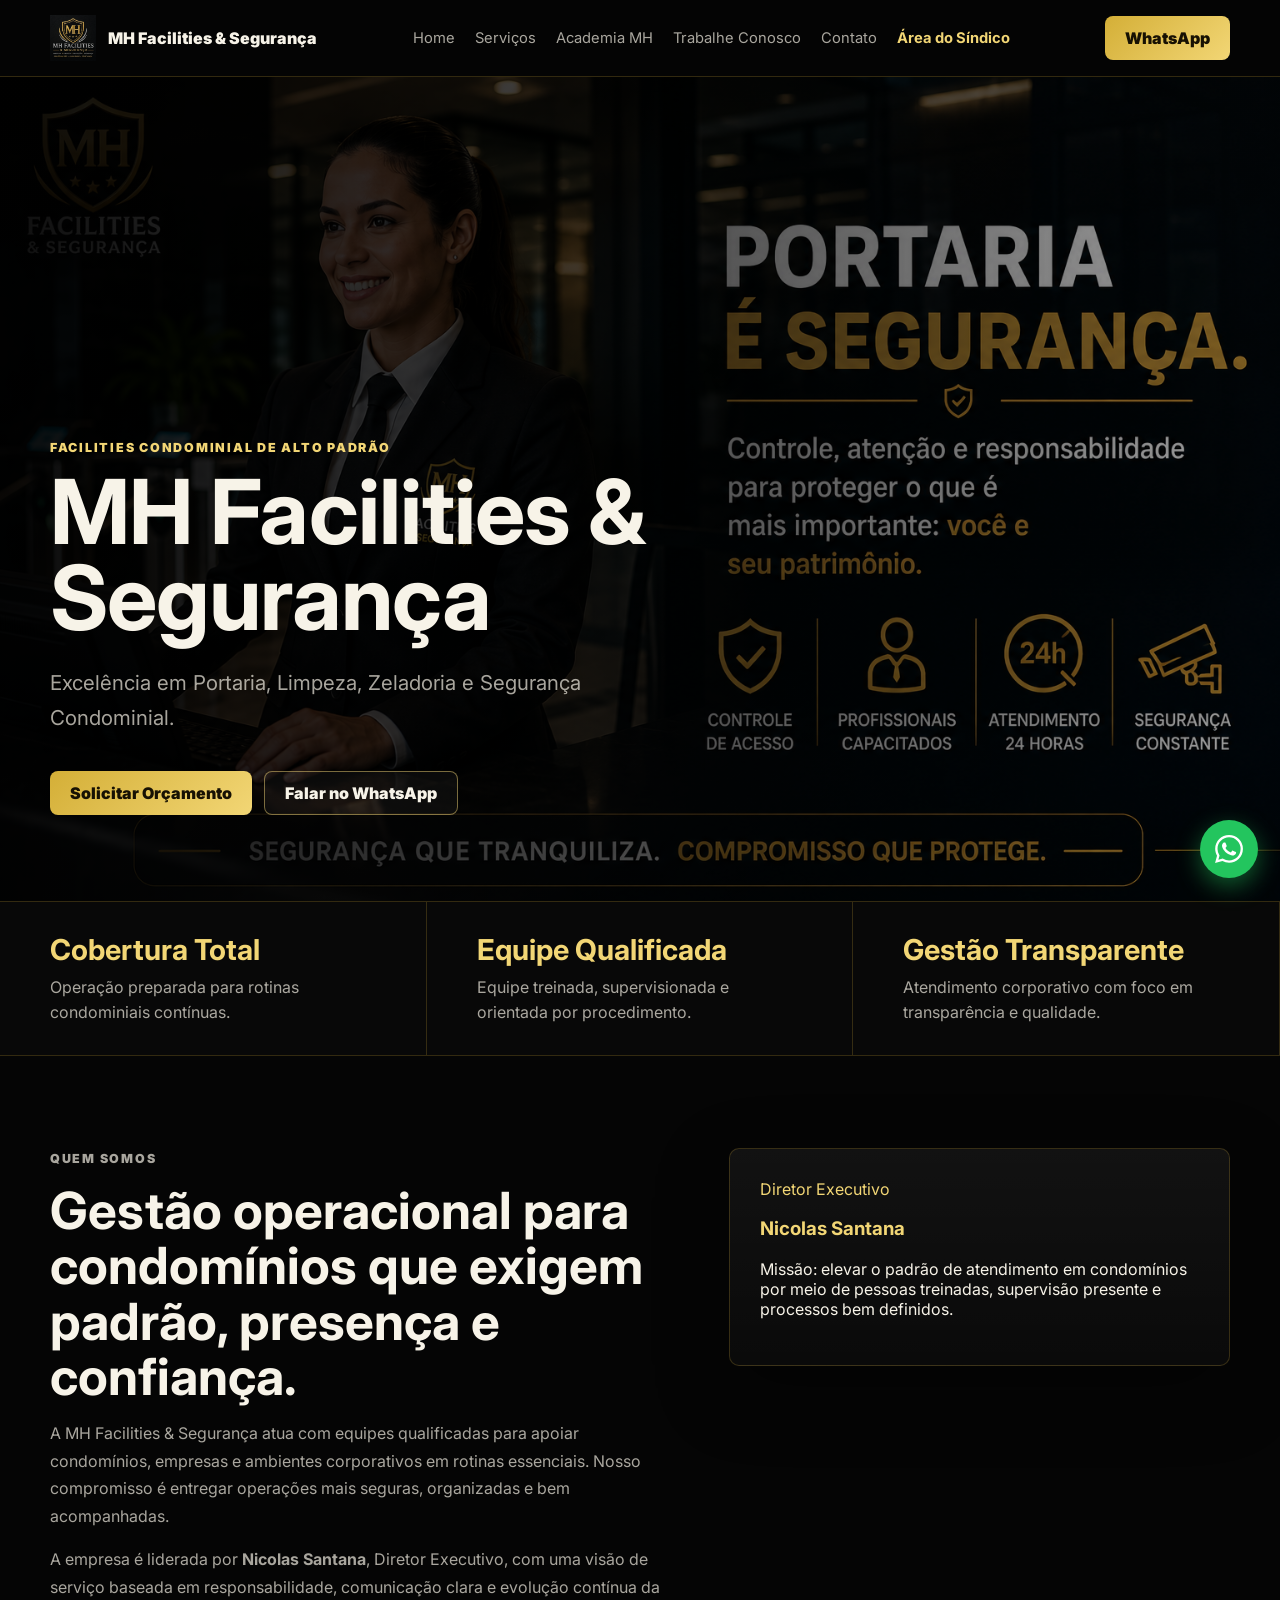
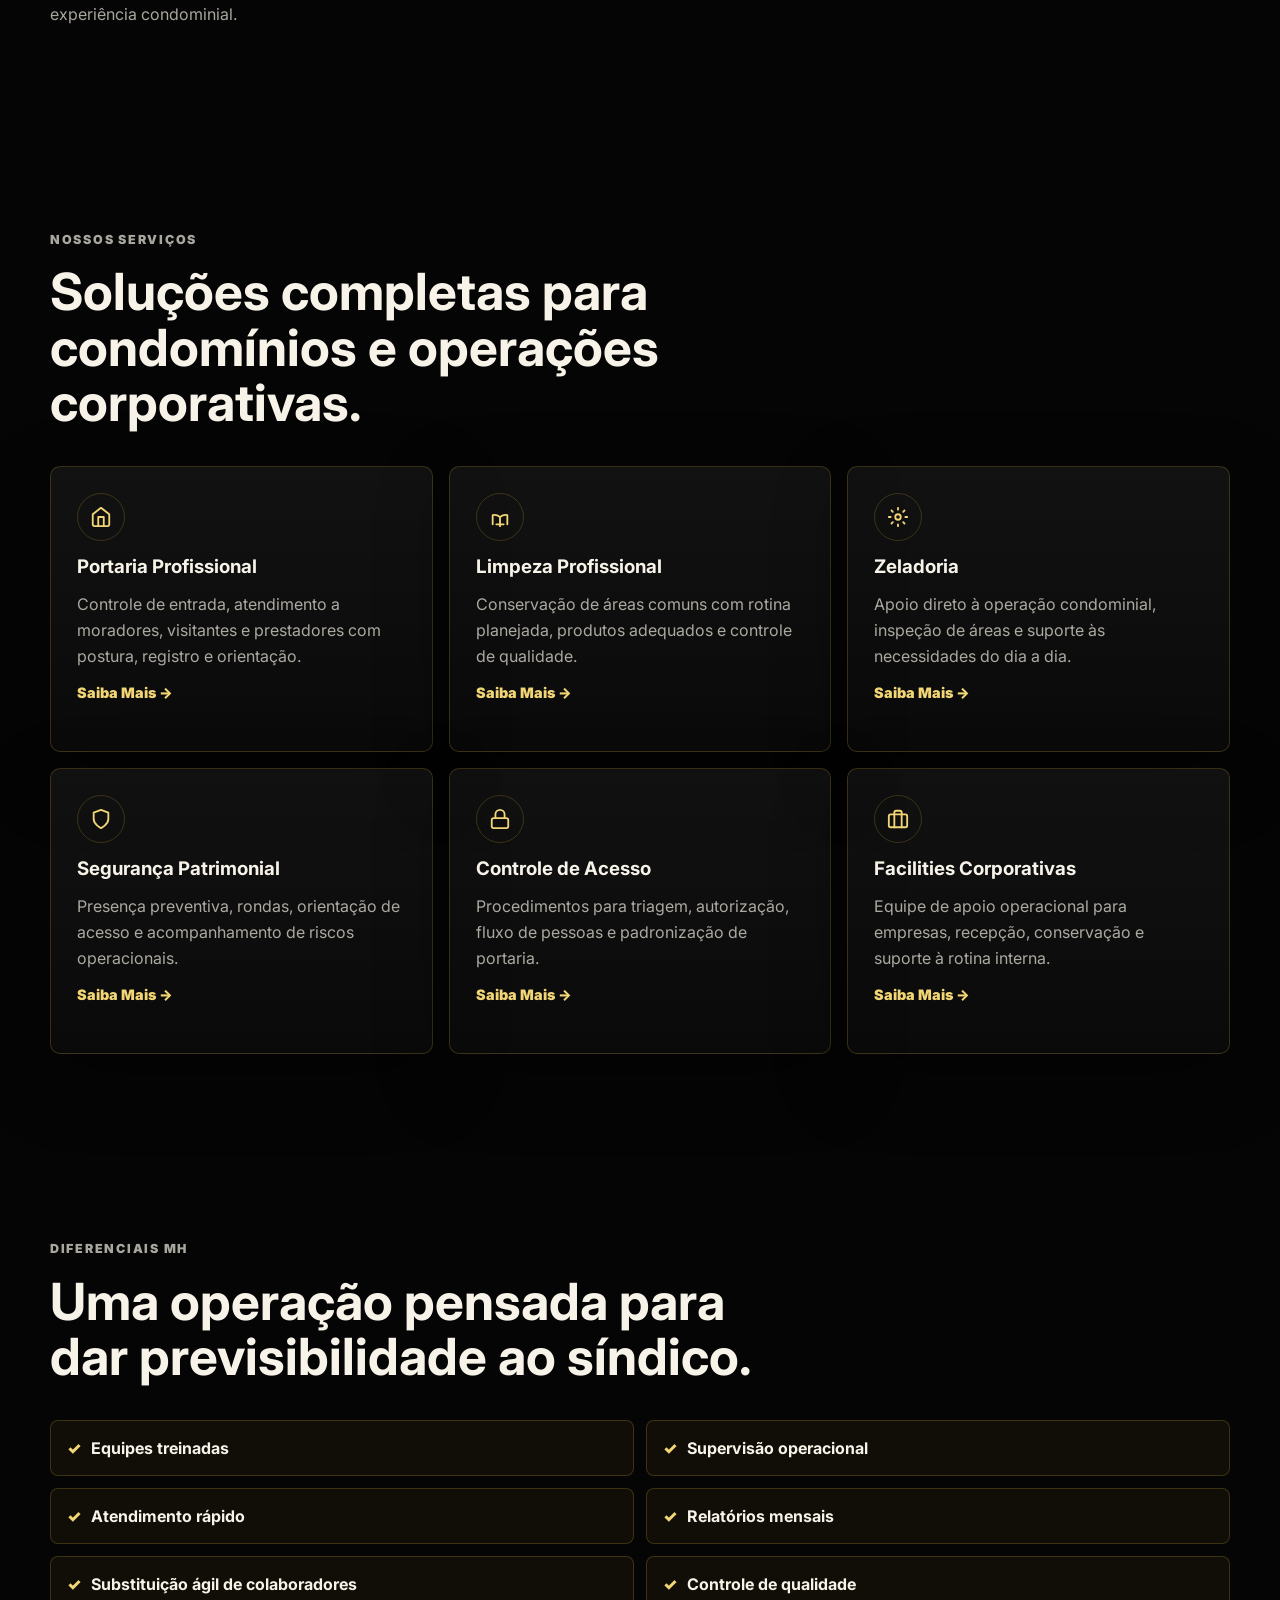
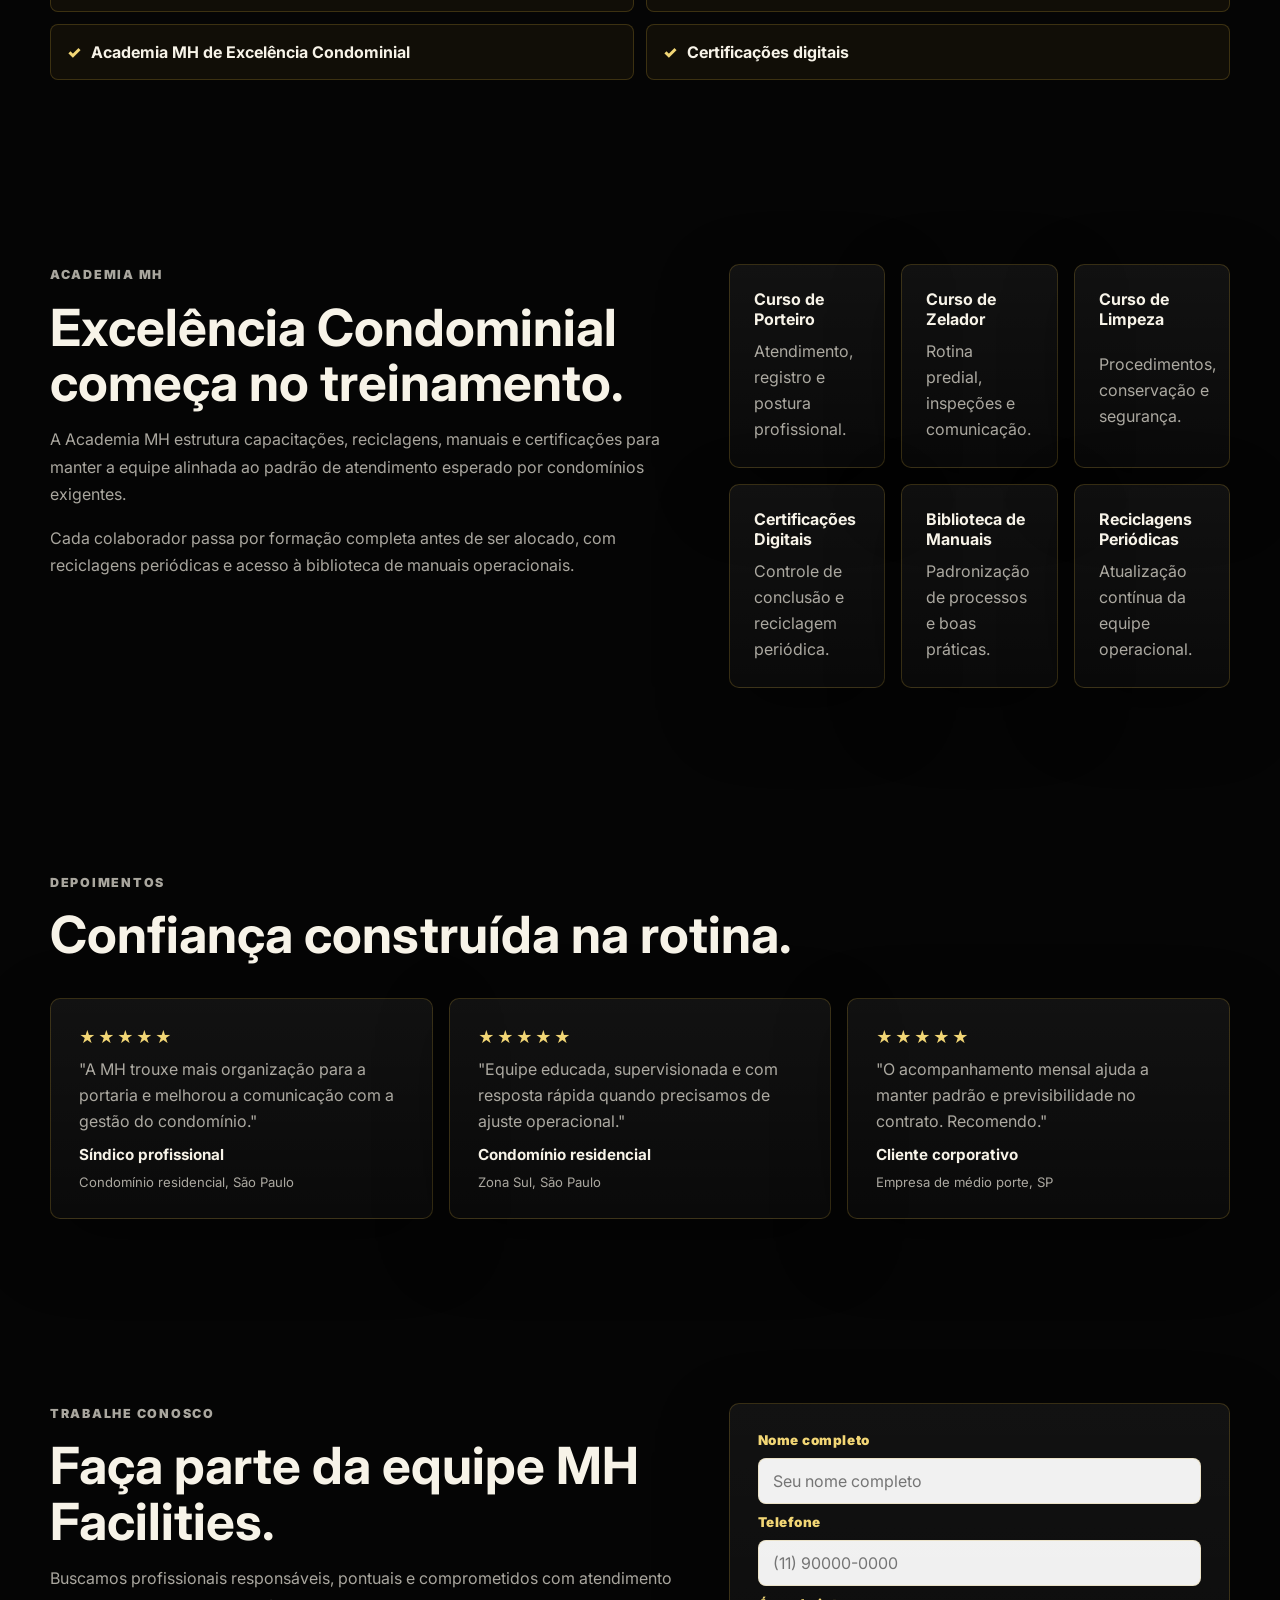
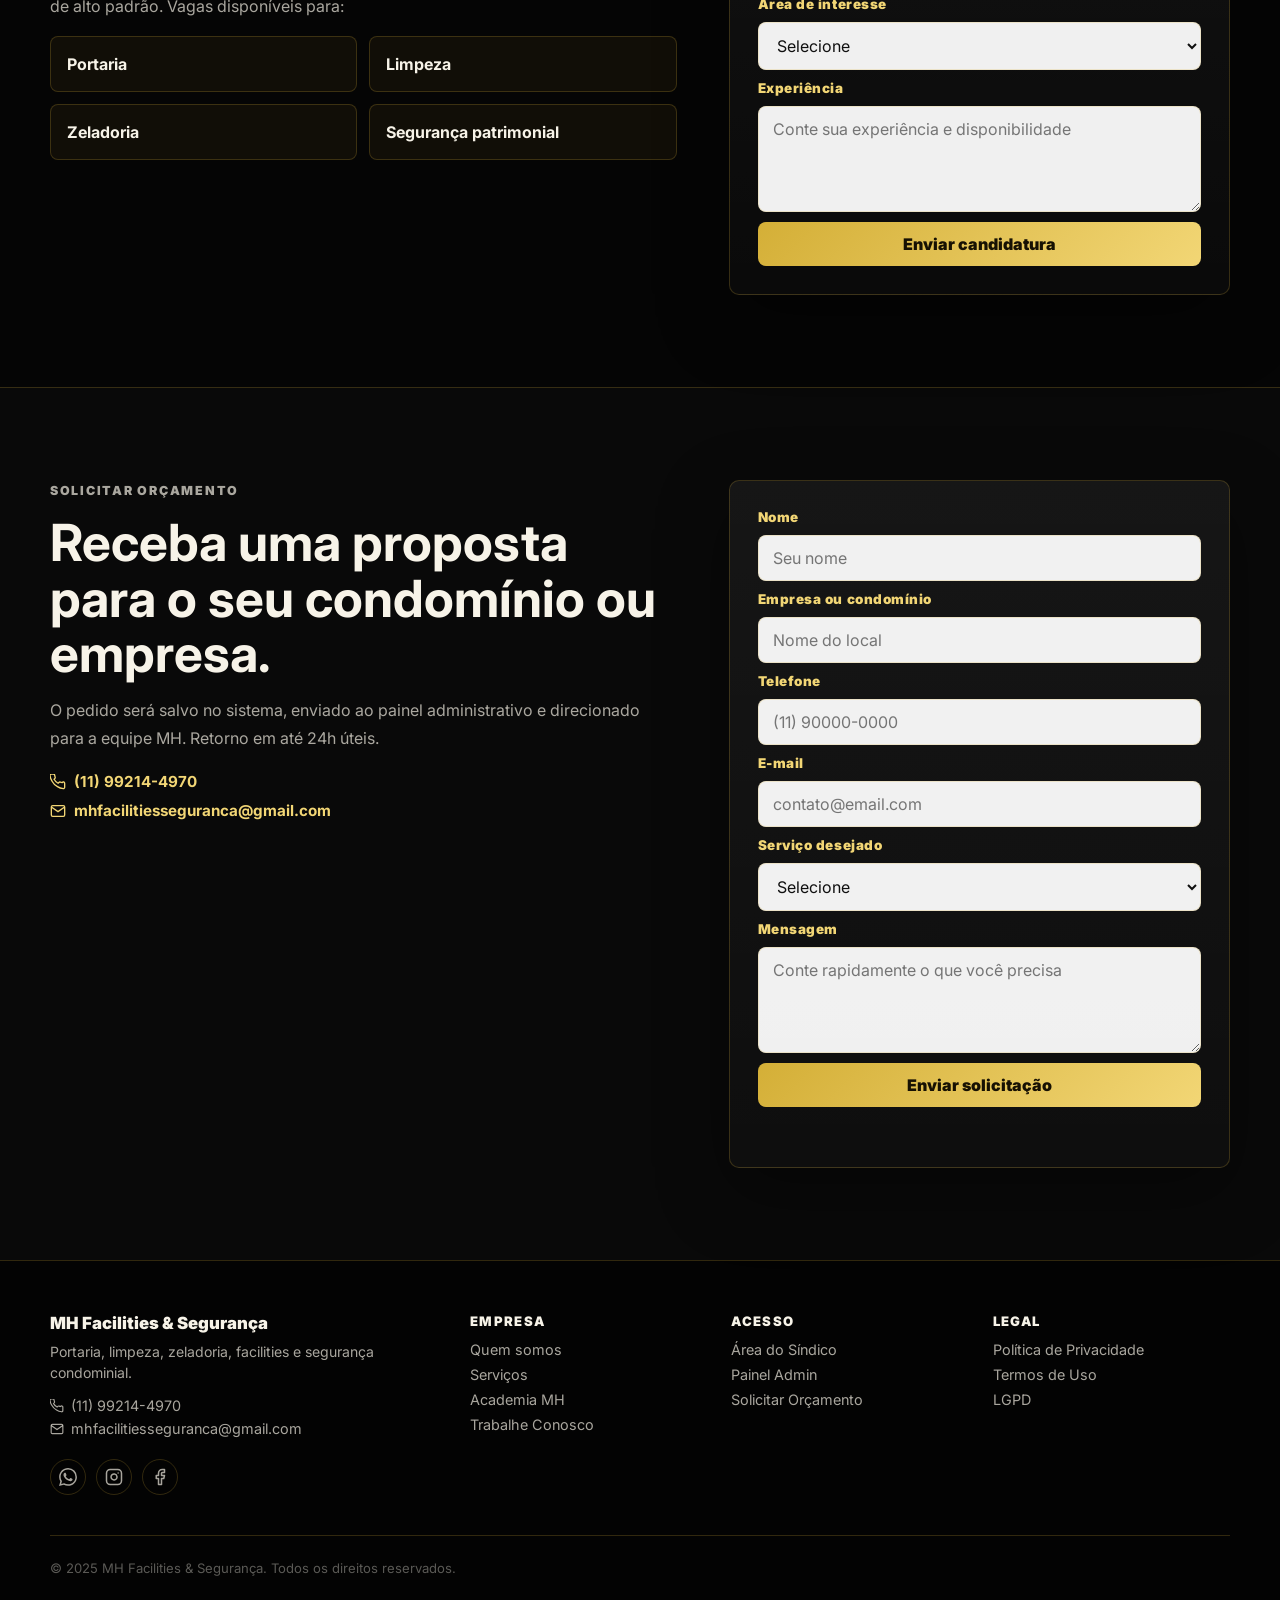
==== commit 4a0cc450: "Atualiza titulos da stats band 24/7 -> Cobertura Total MH -> Equipe Qualificada Premium -> Gestao Tr" ====
--- a/mh-facilities/frontend/index.html
+++ b/mh-facilities/frontend/index.html
@@ -70,15 +70,15 @@
         <!-- STATS BAND -->
         <section class="stats-band" aria-label="Diferenciais da MH Facilities">
             <div>
-                <strong>24/7</strong>
+                <strong>Cobertura Total</strong>
                 <span>Operação preparada para rotinas condominiais contínuas.</span>
             </div>
             <div>
-                <strong>MH</strong>
+                <strong>Equipe Qualificada</strong>
                 <span>Equipe treinada, supervisionada e orientada por procedimento.</span>
             </div>
             <div>
-                <strong>Premium</strong>
+                <strong>Gestão Transparente</strong>
                 <span>Atendimento corporativo com foco em transparência e qualidade.</span>
             </div>
         </section>
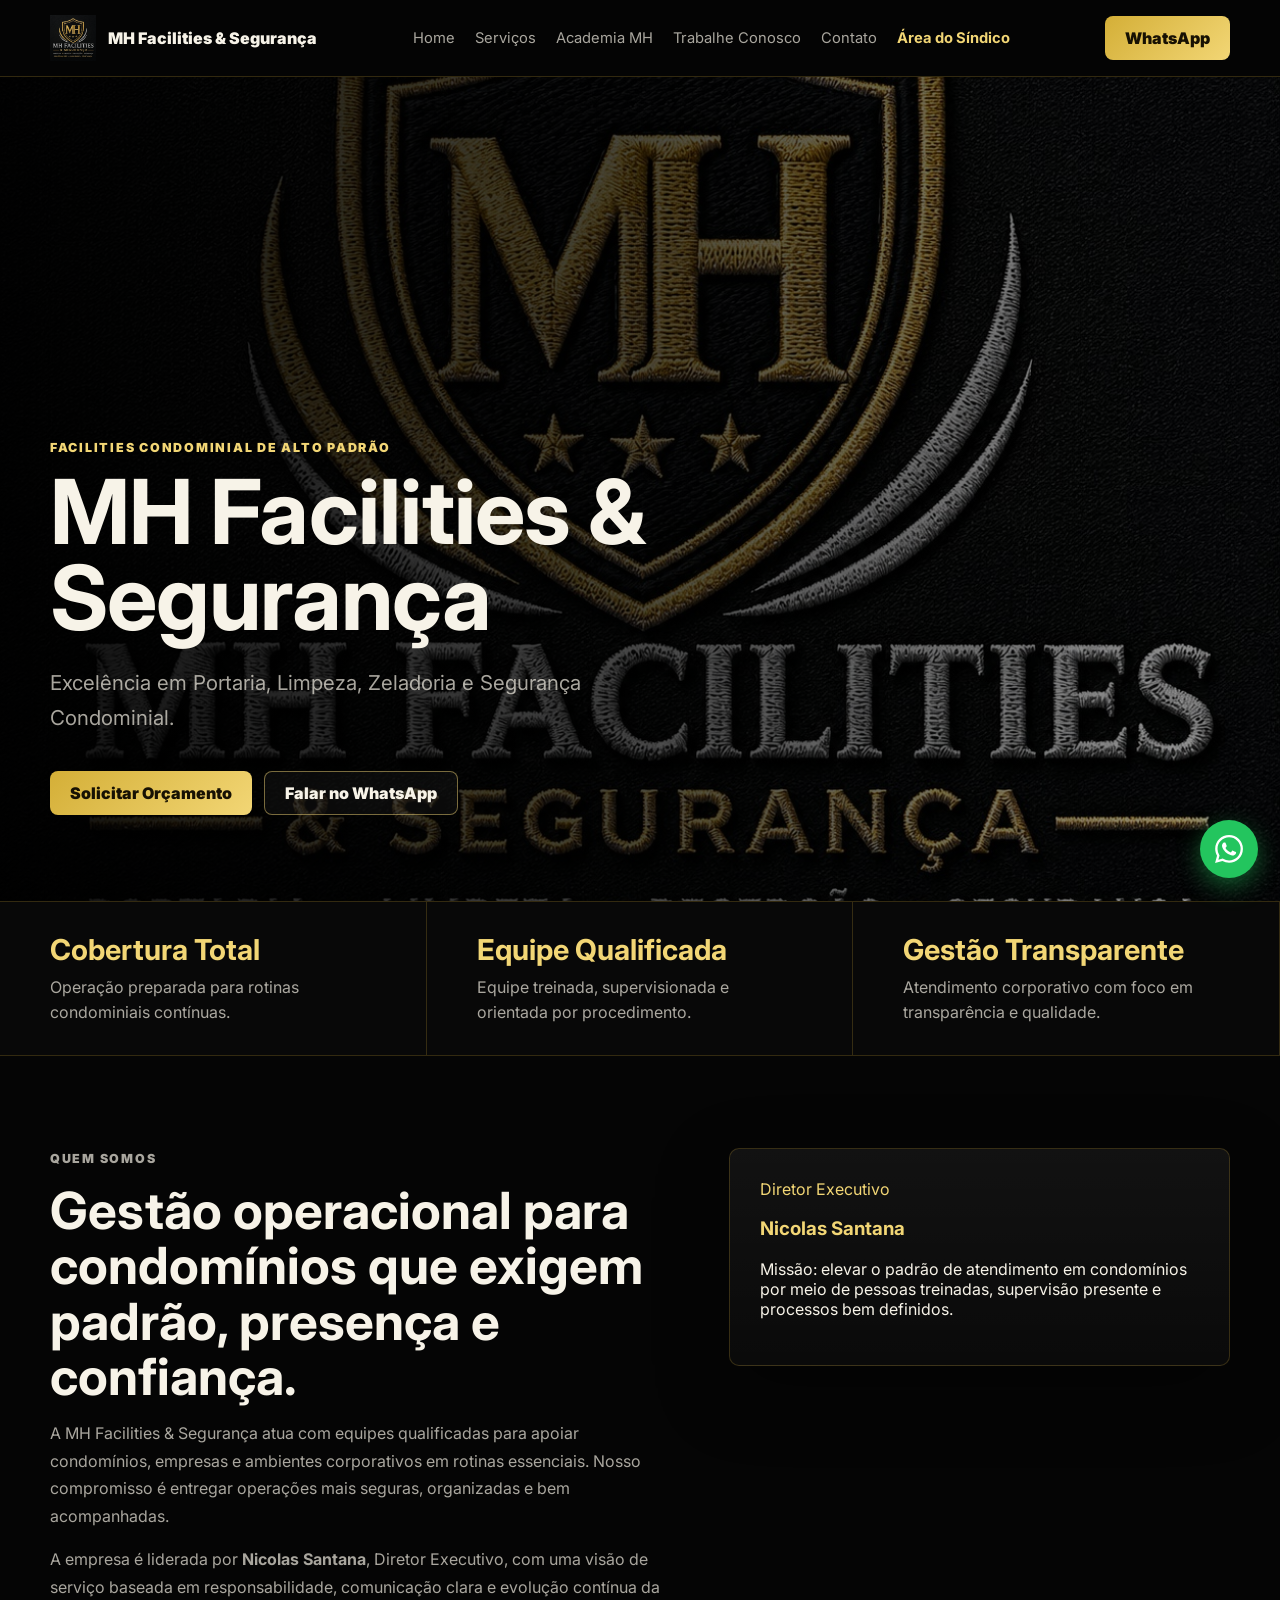
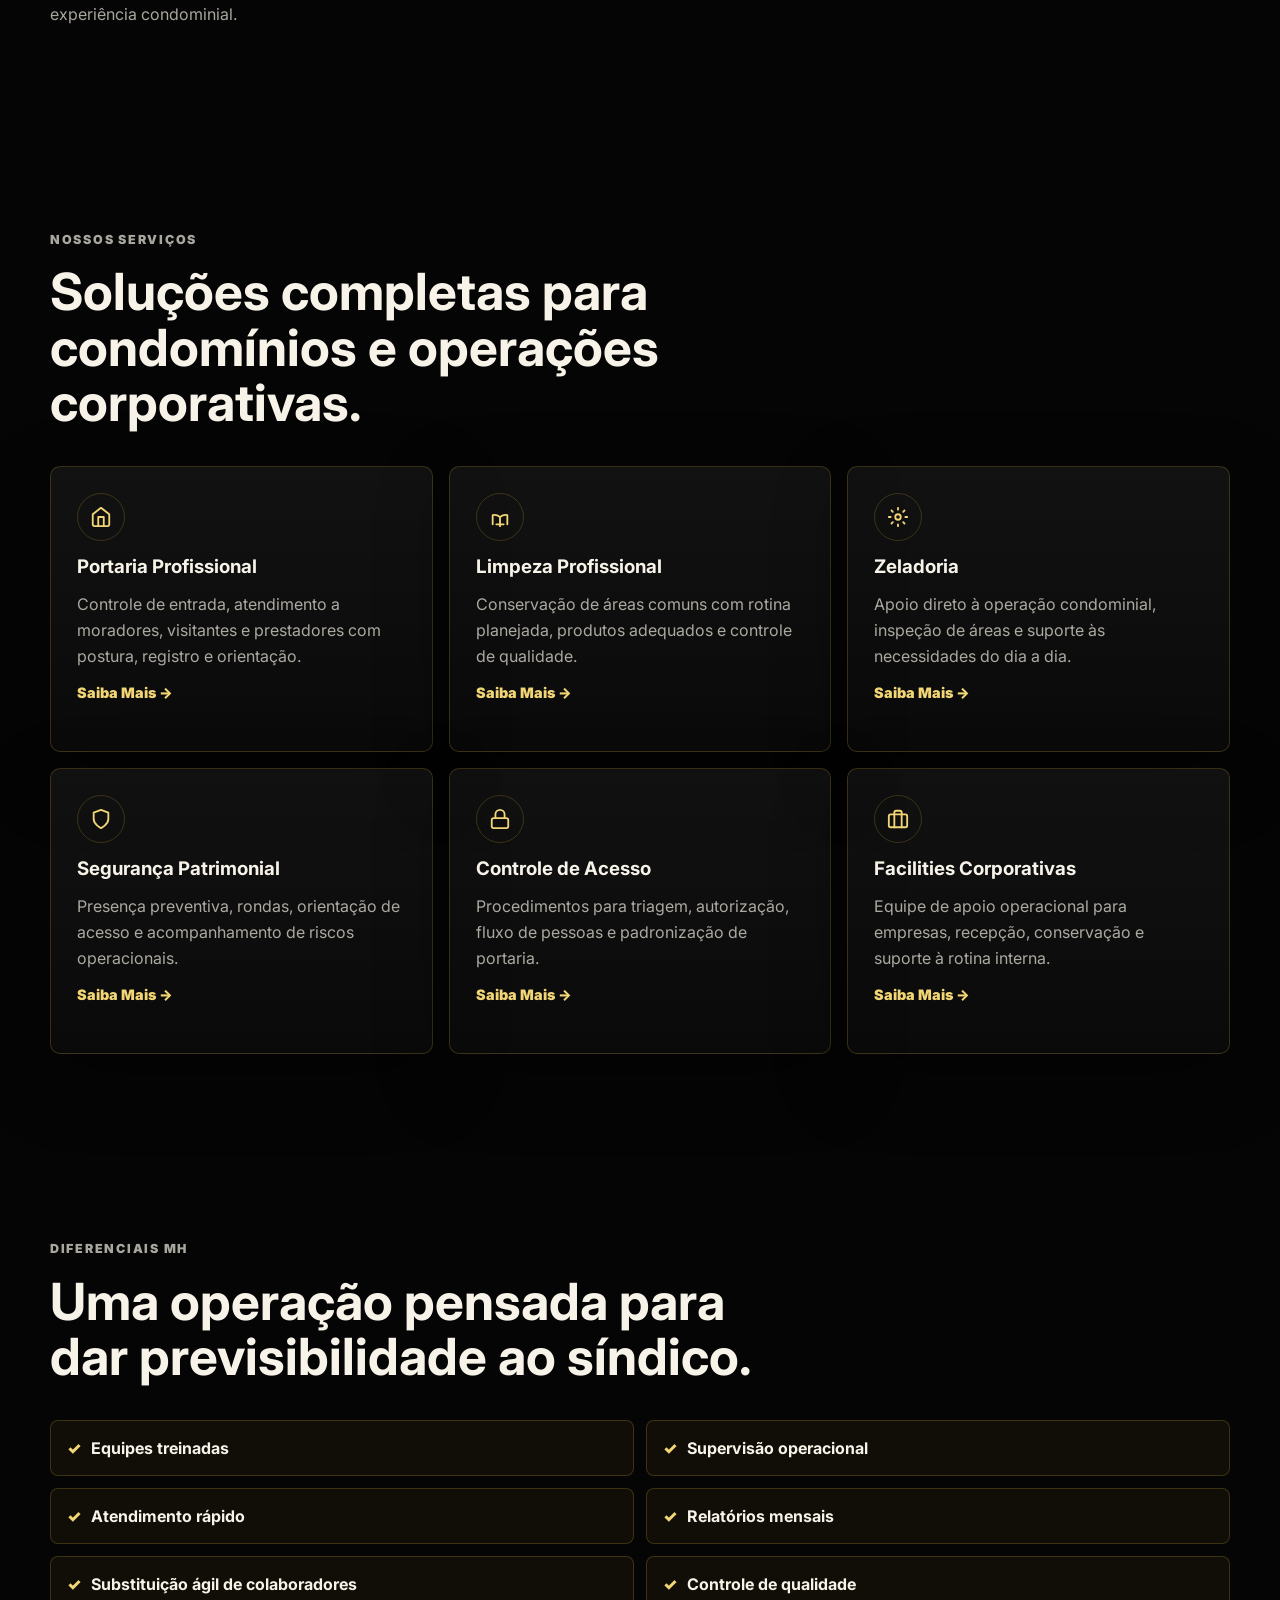
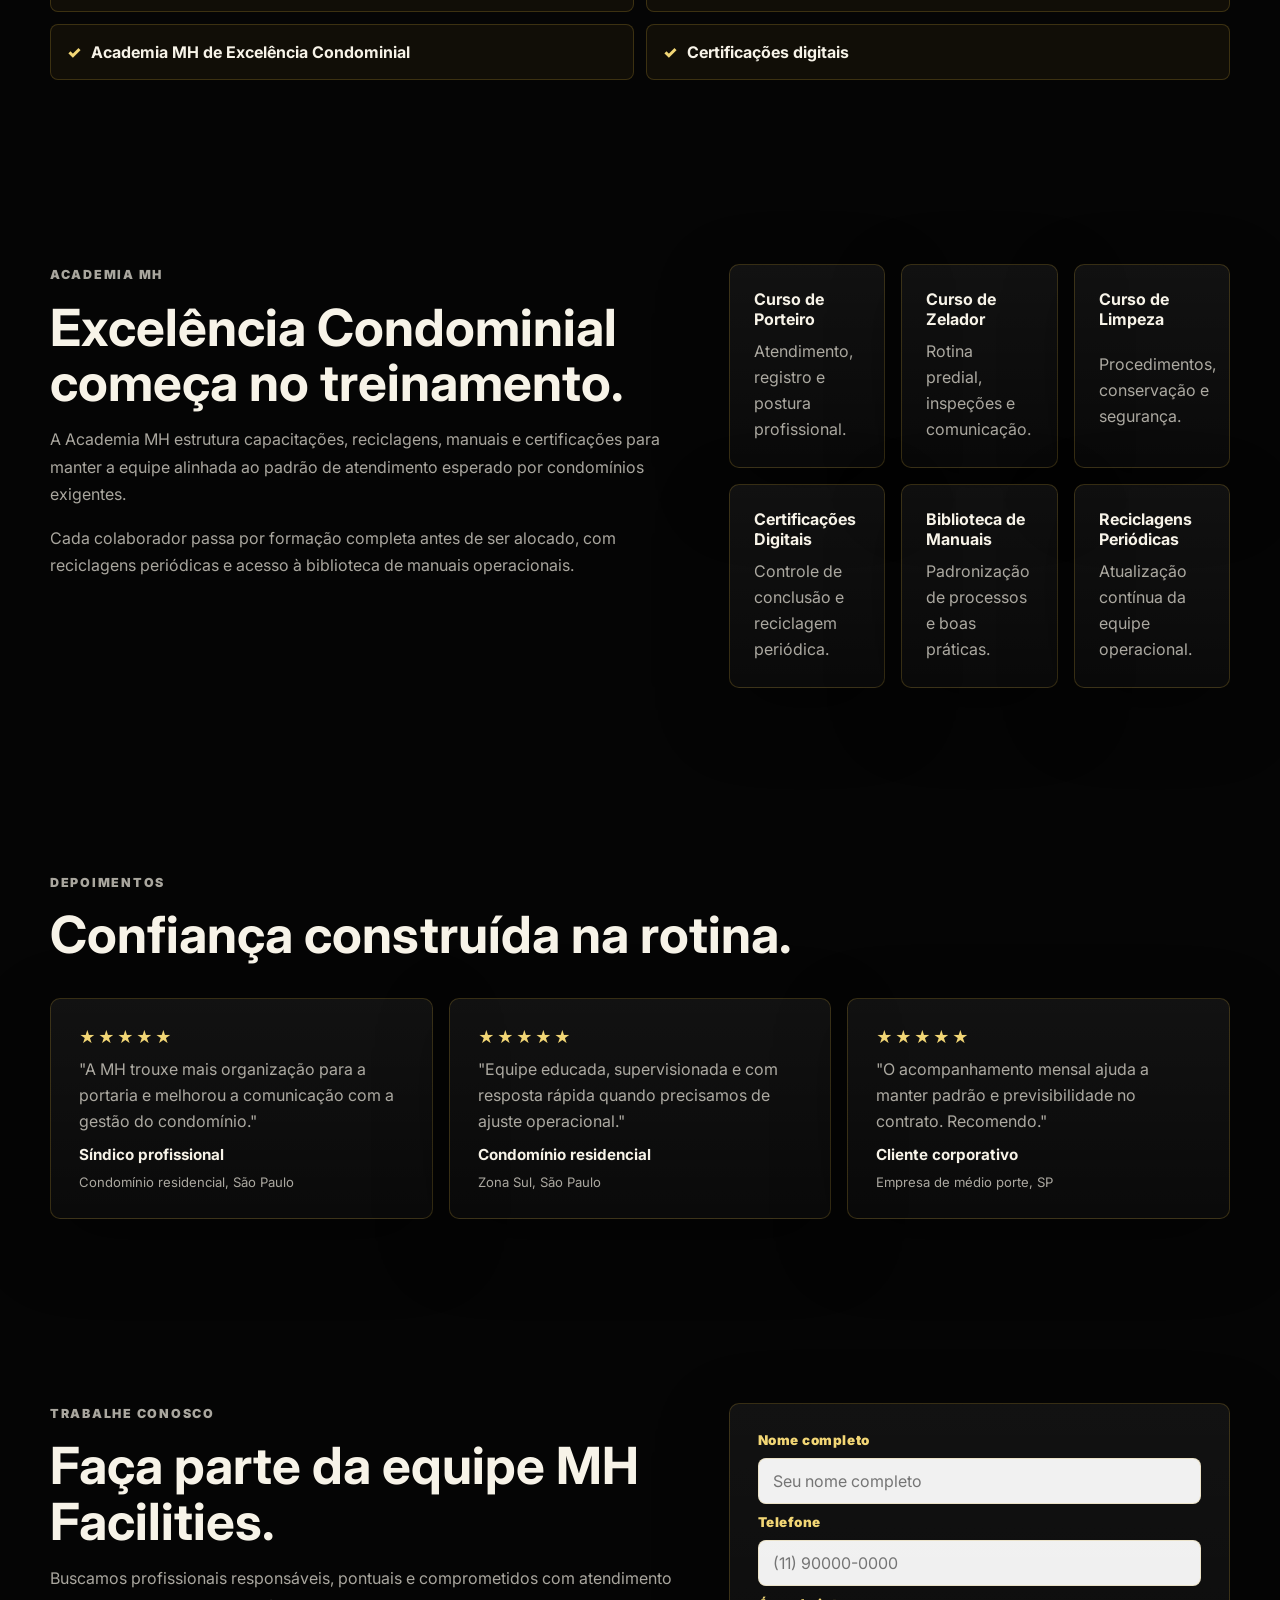
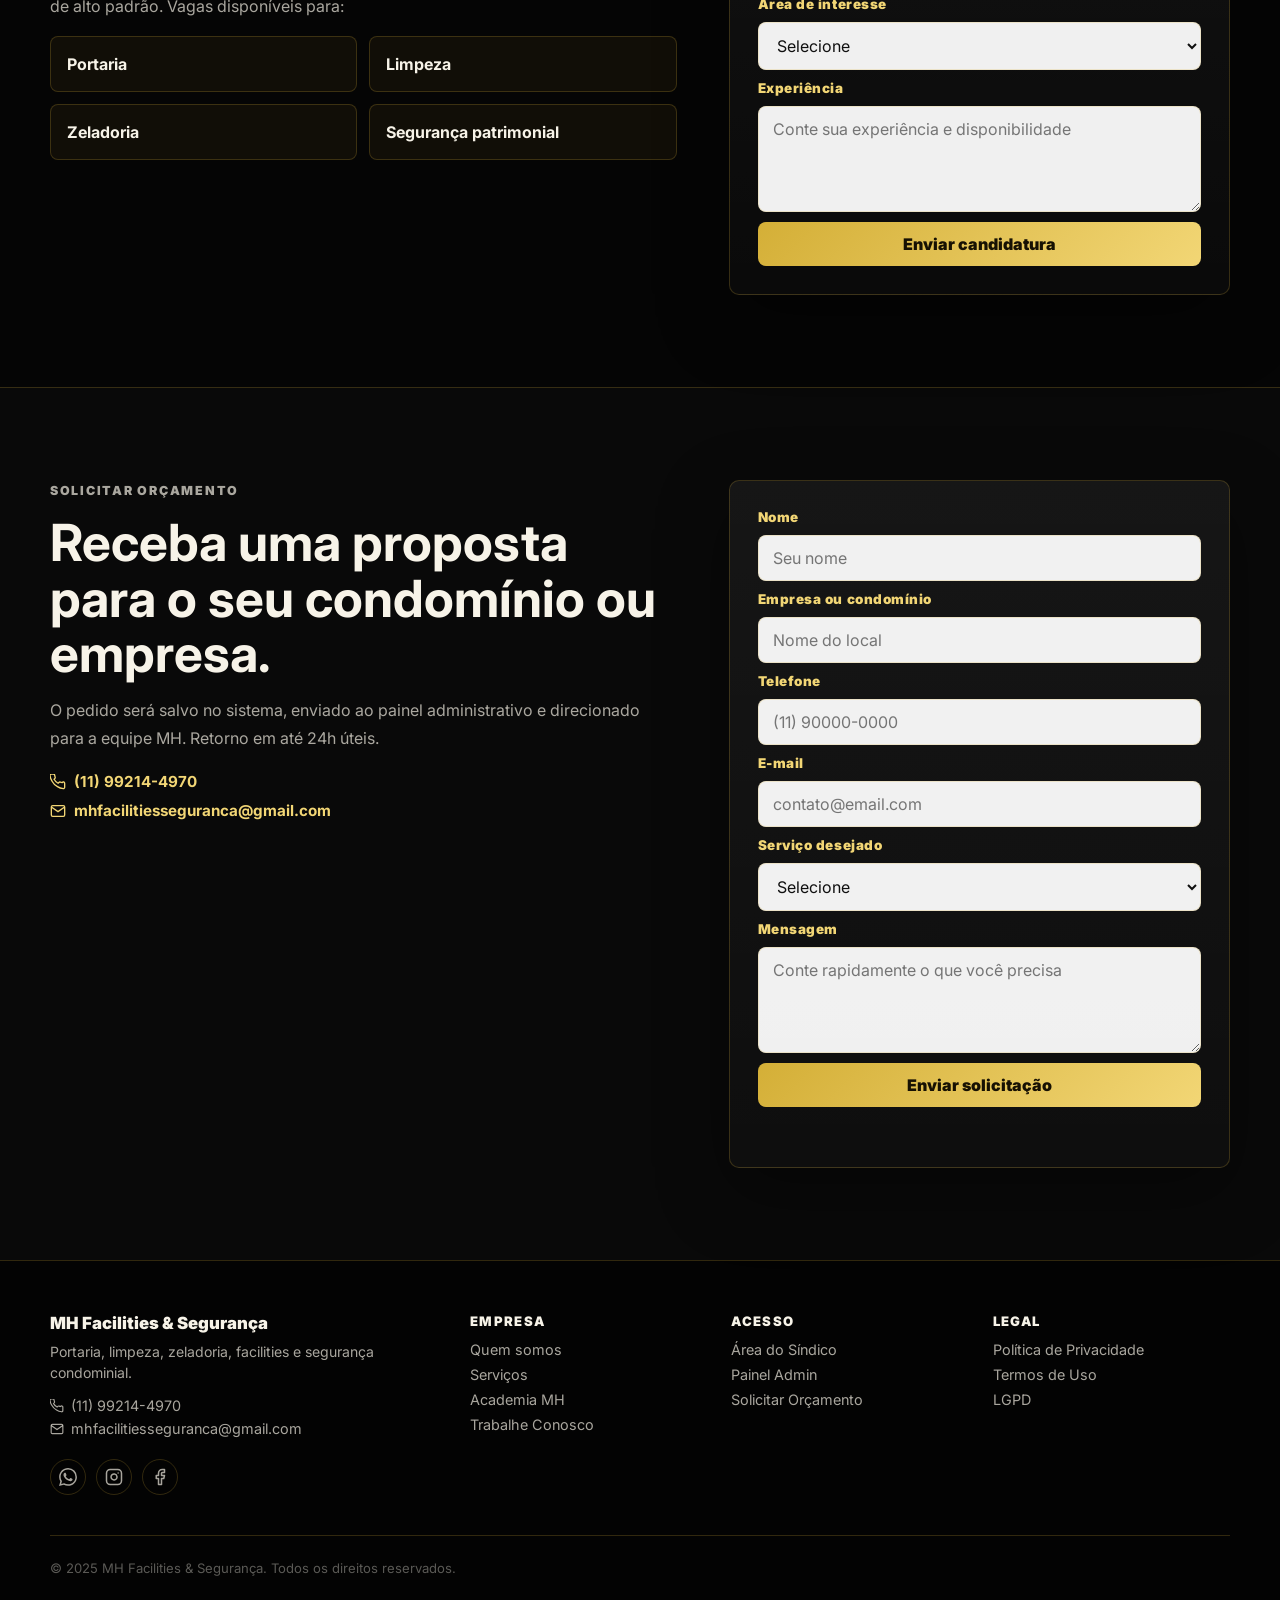
==== commit 4d7877f6: "Troca imagem de fundo do hero pelo logo oficial Co-Authored-By: Claude Sonnet 4.6 <noreply@anthropic" ====
--- a/mh-facilities/frontend/index.html
+++ b/mh-facilities/frontend/index.html
@@ -53,7 +53,7 @@
         <!-- BANNER PRINCIPAL -->
         <section class="hero-section premium-hero">
             <div class="hero-media" aria-hidden="true">
-                <img src="assets/carousel-1.png" alt="">
+                <img src="assets/logo-hero.jpeg" alt="">
             </div>
             <div class="hero-overlay"></div>
             <div class="hero-content reveal">
@@ -343,7 +343,7 @@
                 <a href="https://wa.me/5511992144970" target="_blank" rel="noopener noreferrer" aria-label="WhatsApp">
                     <svg xmlns="http://www.w3.org/2000/svg" viewBox="0 0 24 24" fill="currentColor" width="18" height="18" aria-hidden="true"><path d="M17.472 14.382c-.297-.149-1.758-.867-2.03-.967-.273-.099-.471-.148-.67.15-.197.297-.767.966-.94 1.164-.173.199-.347.223-.644.075-.297-.15-1.255-.463-2.39-1.475-.883-.788-1.48-1.761-1.653-2.059-.173-.297-.018-.458.13-.606.134-.133.298-.347.446-.52.149-.174.198-.298.298-.497.099-.198.05-.371-.025-.52-.075-.149-.669-1.612-.916-2.207-.242-.579-.487-.5-.669-.51-.173-.008-.371-.01-.57-.01-.198 0-.52.074-.792.372-.272.297-1.04 1.016-1.04 2.479 0 1.462 1.065 2.875 1.213 3.074.149.198 2.096 3.2 5.077 4.487.709.306 1.262.489 1.694.625.712.227 1.36.195 1.871.118.571-.085 1.758-.719 2.006-1.413.248-.694.248-1.289.173-1.413-.074-.124-.272-.198-.57-.347m-5.421 7.403h-.004a9.87 9.87 0 01-5.031-1.378l-.361-.214-3.741.982.998-3.648-.235-.374a9.86 9.86 0 01-1.51-5.26c.001-5.45 4.436-9.884 9.888-9.884 2.64 0 5.122 1.03 6.988 2.898a9.825 9.825 0 012.893 6.994c-.003 5.45-4.437 9.884-9.885 9.884m8.413-18.297A11.815 11.815 0 0012.05 0C5.495 0 .16 5.335.157 11.892c0 2.096.547 4.142 1.588 5.945L.057 24l6.305-1.654a11.882 11.882 0 005.683 1.448h.005c6.554 0 11.89-5.335 11.893-11.893a11.821 11.821 0 00-3.48-8.413z"/></svg>
                 </a>
-                <a href="#" aria-label="Instagram">
+                <a href="https://www.instagram.com/mhfacilitiesservicos" target="_blank" rel="noopener noreferrer" aria-label="Instagram">
                     <svg xmlns="http://www.w3.org/2000/svg" viewBox="0 0 24 24" fill="none" stroke="currentColor" stroke-width="2" stroke-linecap="round" stroke-linejoin="round" width="18" height="18" aria-hidden="true"><rect x="2" y="2" width="20" height="20" rx="5" ry="5"/><path d="M16 11.37A4 4 0 1112.63 8 4 4 0 0116 11.37z"/><line x1="17.5" y1="6.5" x2="17.51" y2="6.5"/></svg>
                 </a>
                 <a href="#" aria-label="Facebook">
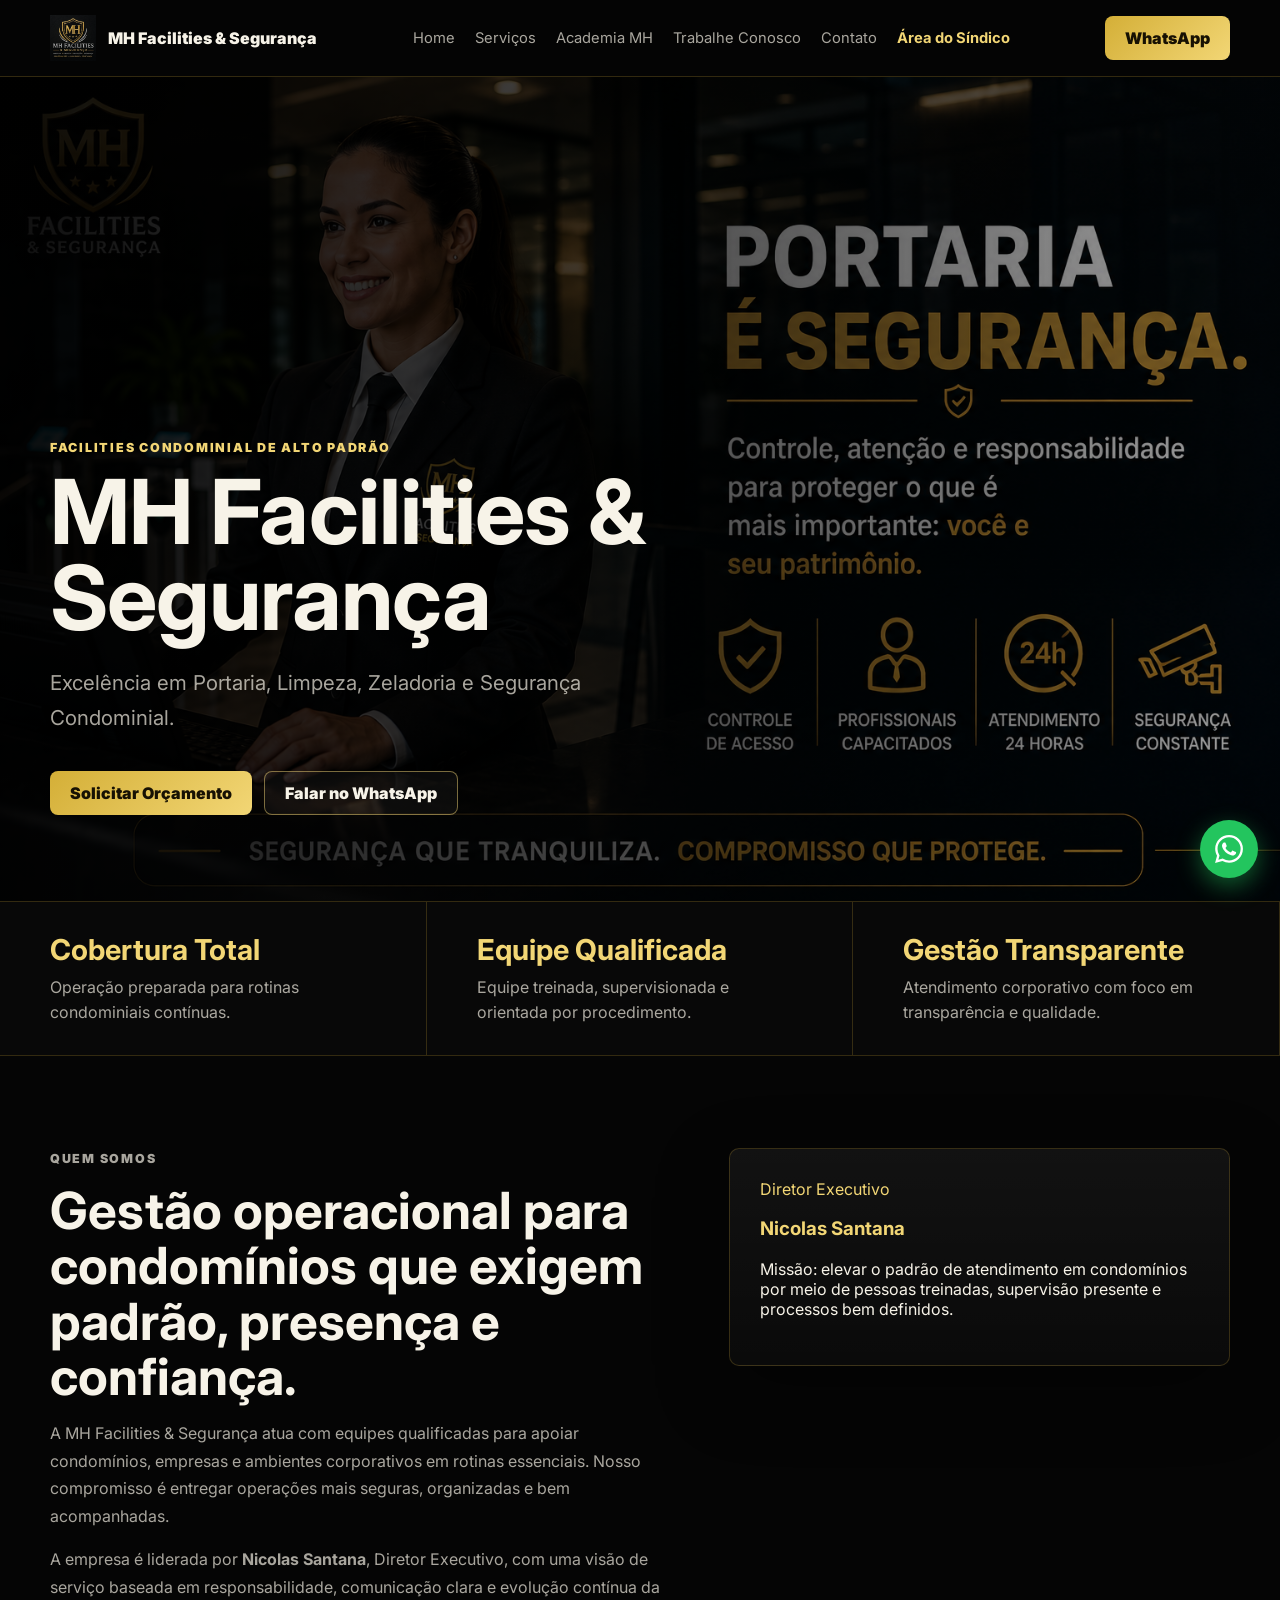
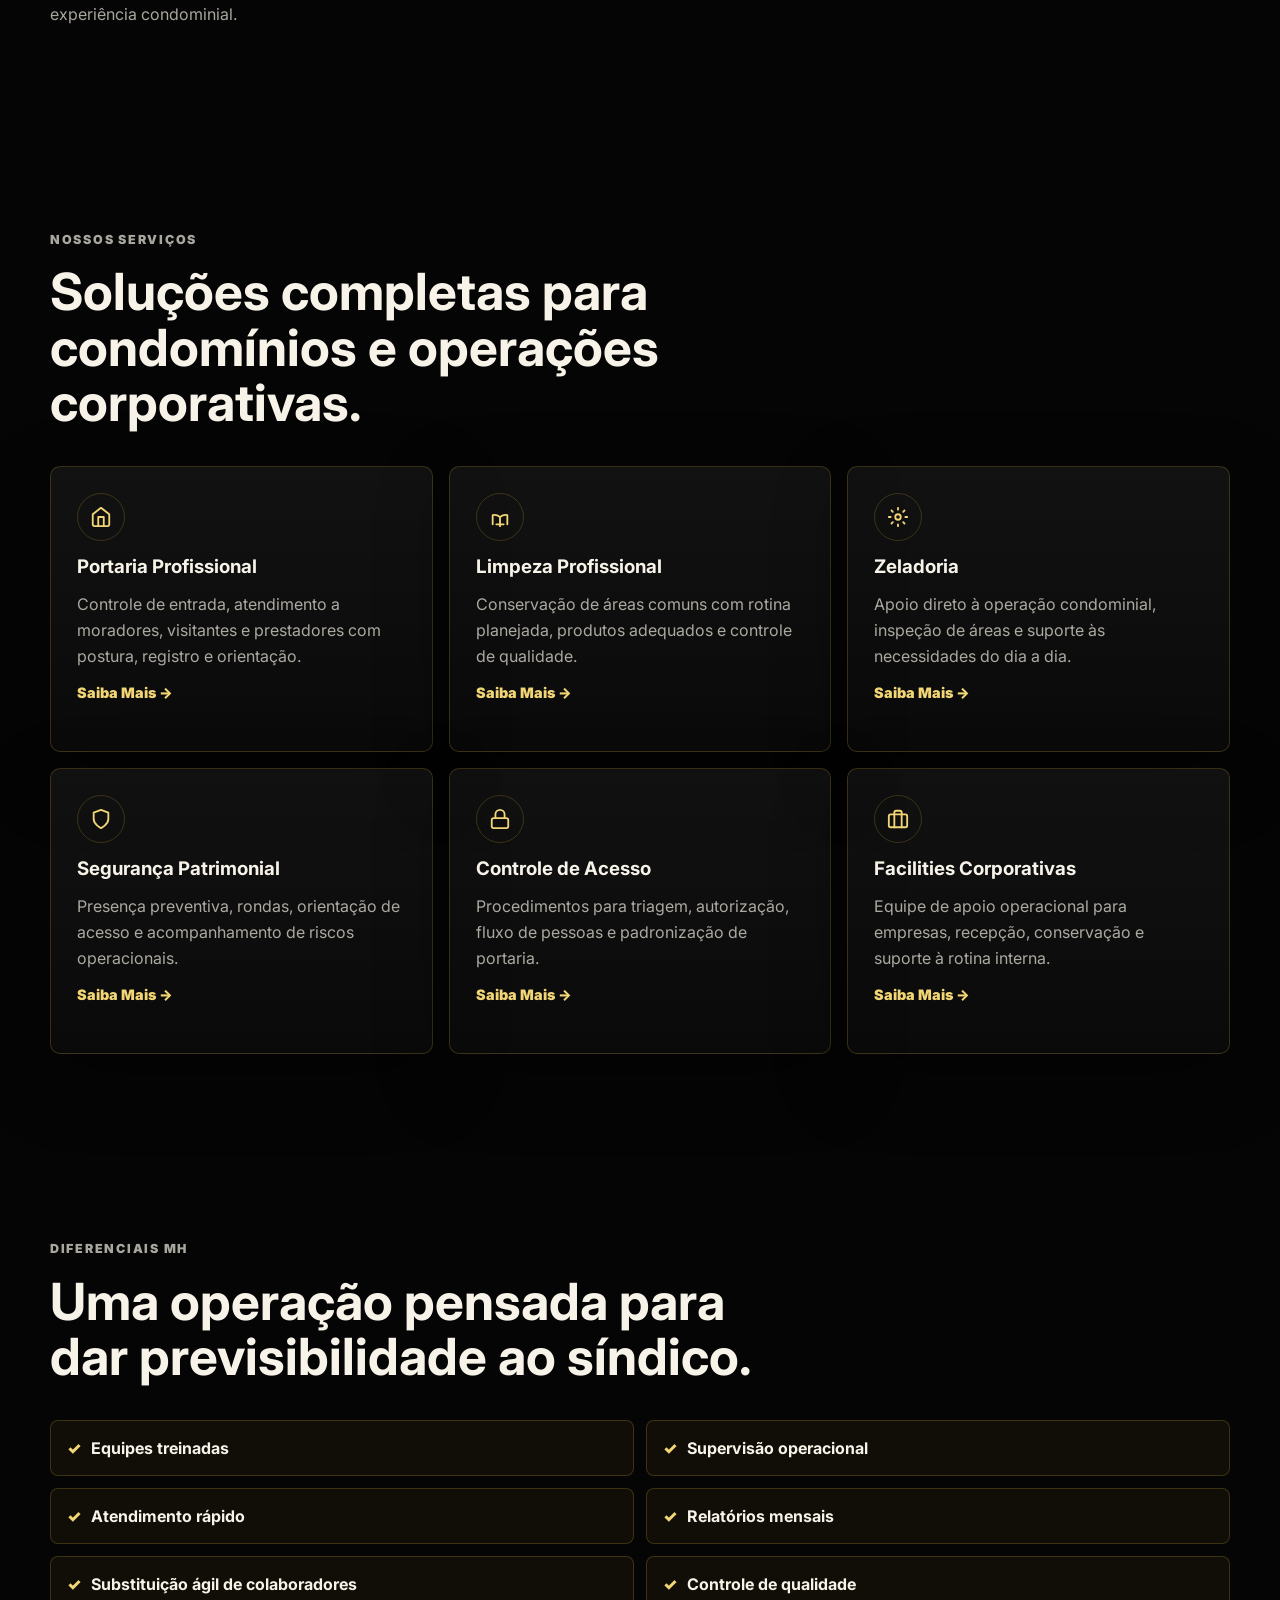
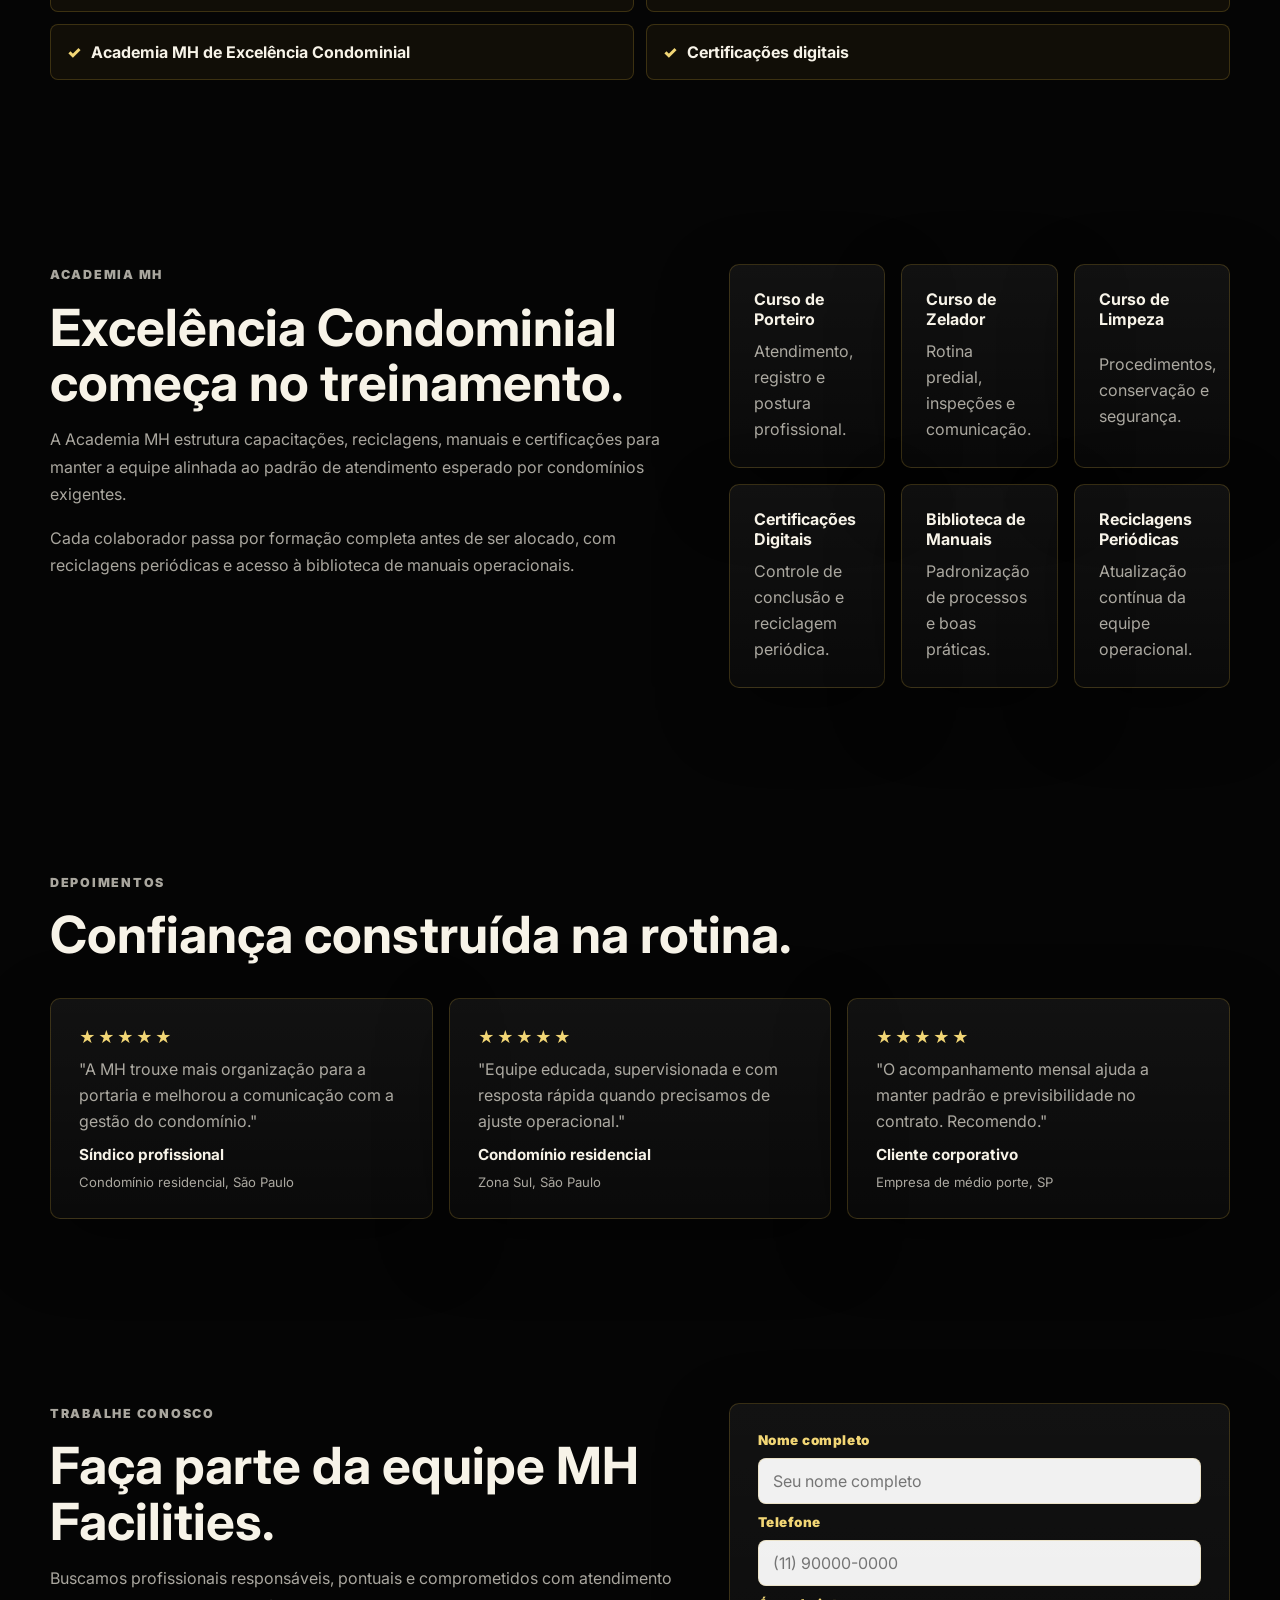
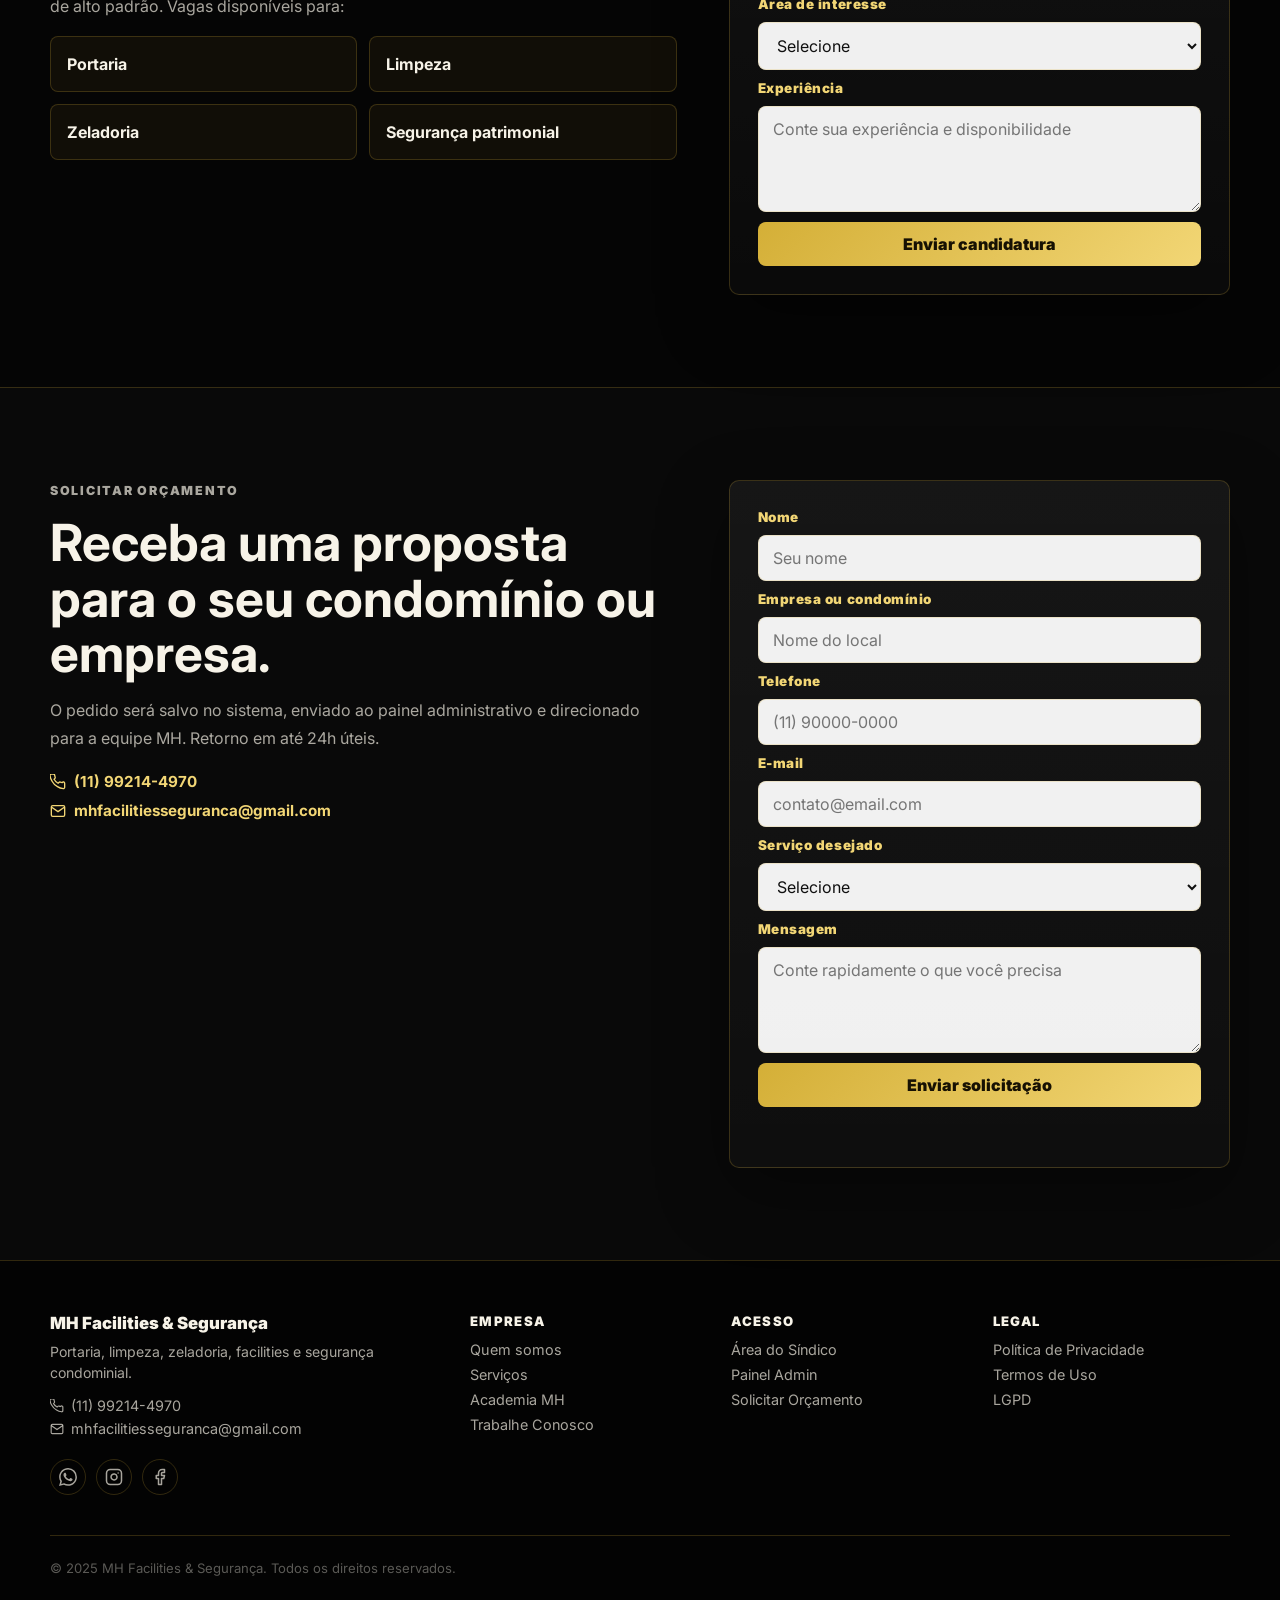
==== commit 6e210715: "Reativa carrossel de imagens no hero com fade automatico Co-Authored-By: Claude Sonnet 5 <noreply@an" ====
--- a/mh-facilities/frontend/index.html
+++ b/mh-facilities/frontend/index.html
@@ -52,8 +52,9 @@
 
         <!-- BANNER PRINCIPAL -->
         <section class="hero-section premium-hero">
-            <div class="hero-media" aria-hidden="true">
-                <img src="assets/logo-hero.jpeg" alt="">
+            <div class="hero-media hero-carousel" aria-hidden="true" data-hero-carousel data-hero-interval="6000">
+                <img src="assets/carousel-1.png" alt="" class="hero-slide is-active">
+                <img src="assets/logo-hero.jpeg" alt="" class="hero-slide">
             </div>
             <div class="hero-overlay"></div>
             <div class="hero-content reveal">
--- a/mh-facilities/frontend/css/style.css
+++ b/mh-facilities/frontend/css/style.css
@@ -215,6 +215,15 @@
     width: 100%;
     height: 100%;
     object-fit: cover;
+}
+
+.hero-carousel .hero-slide {
+    opacity: 0;
+    transition: opacity 1.2s ease;
+}
+
+.hero-carousel .hero-slide.is-active {
+    opacity: 1;
 }
 
 .hero-overlay {
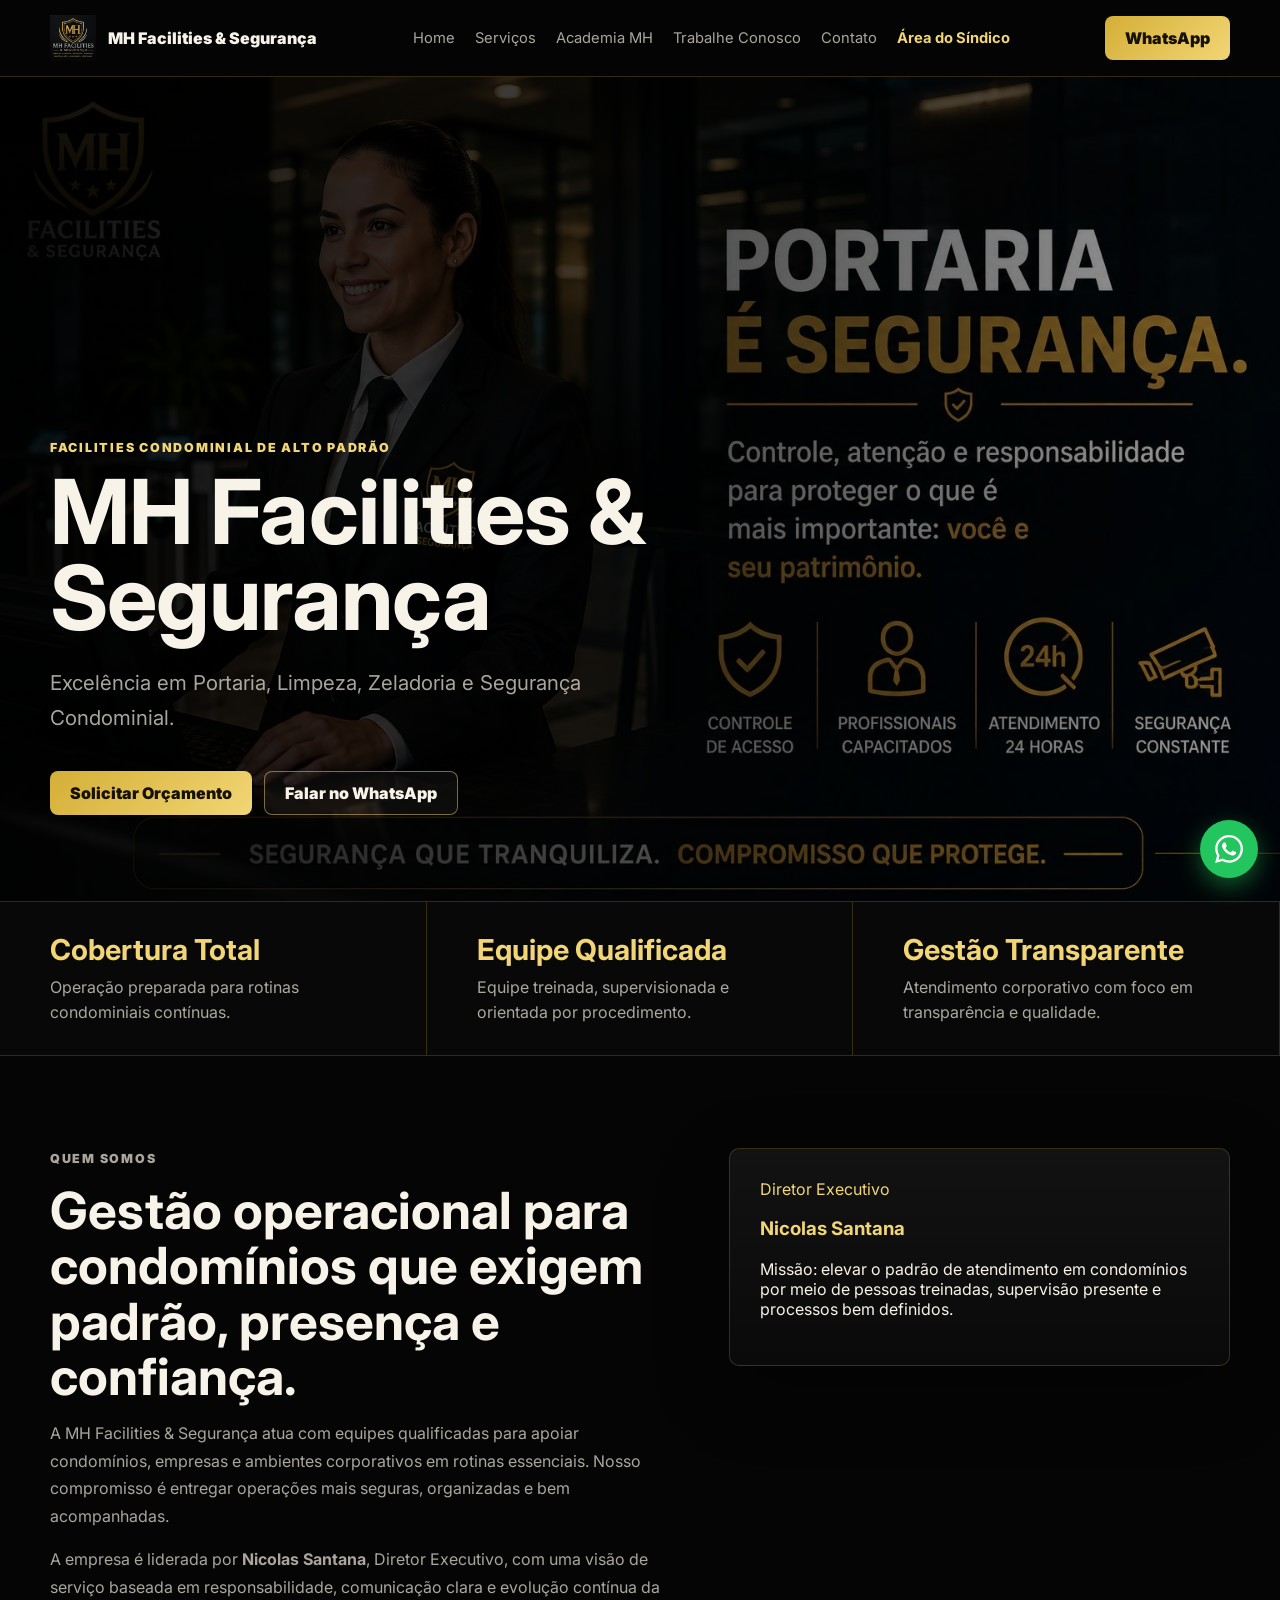
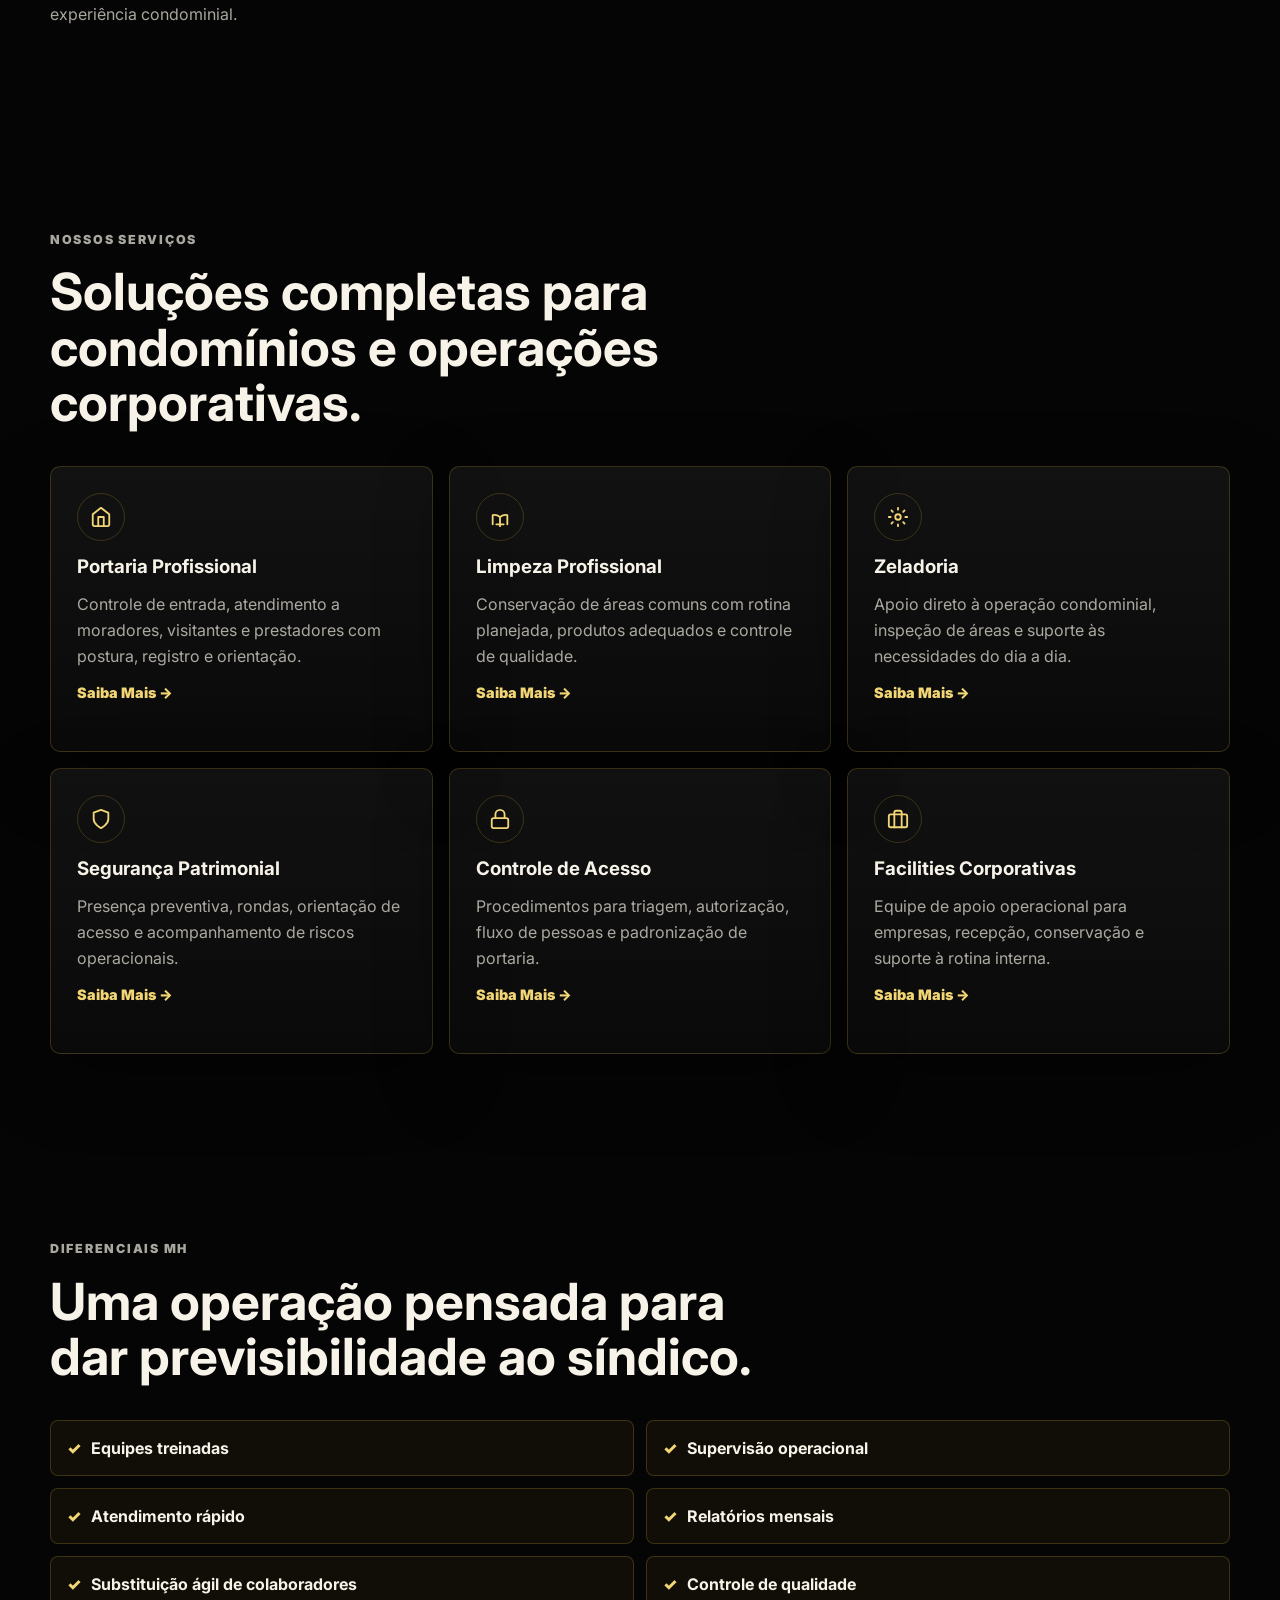
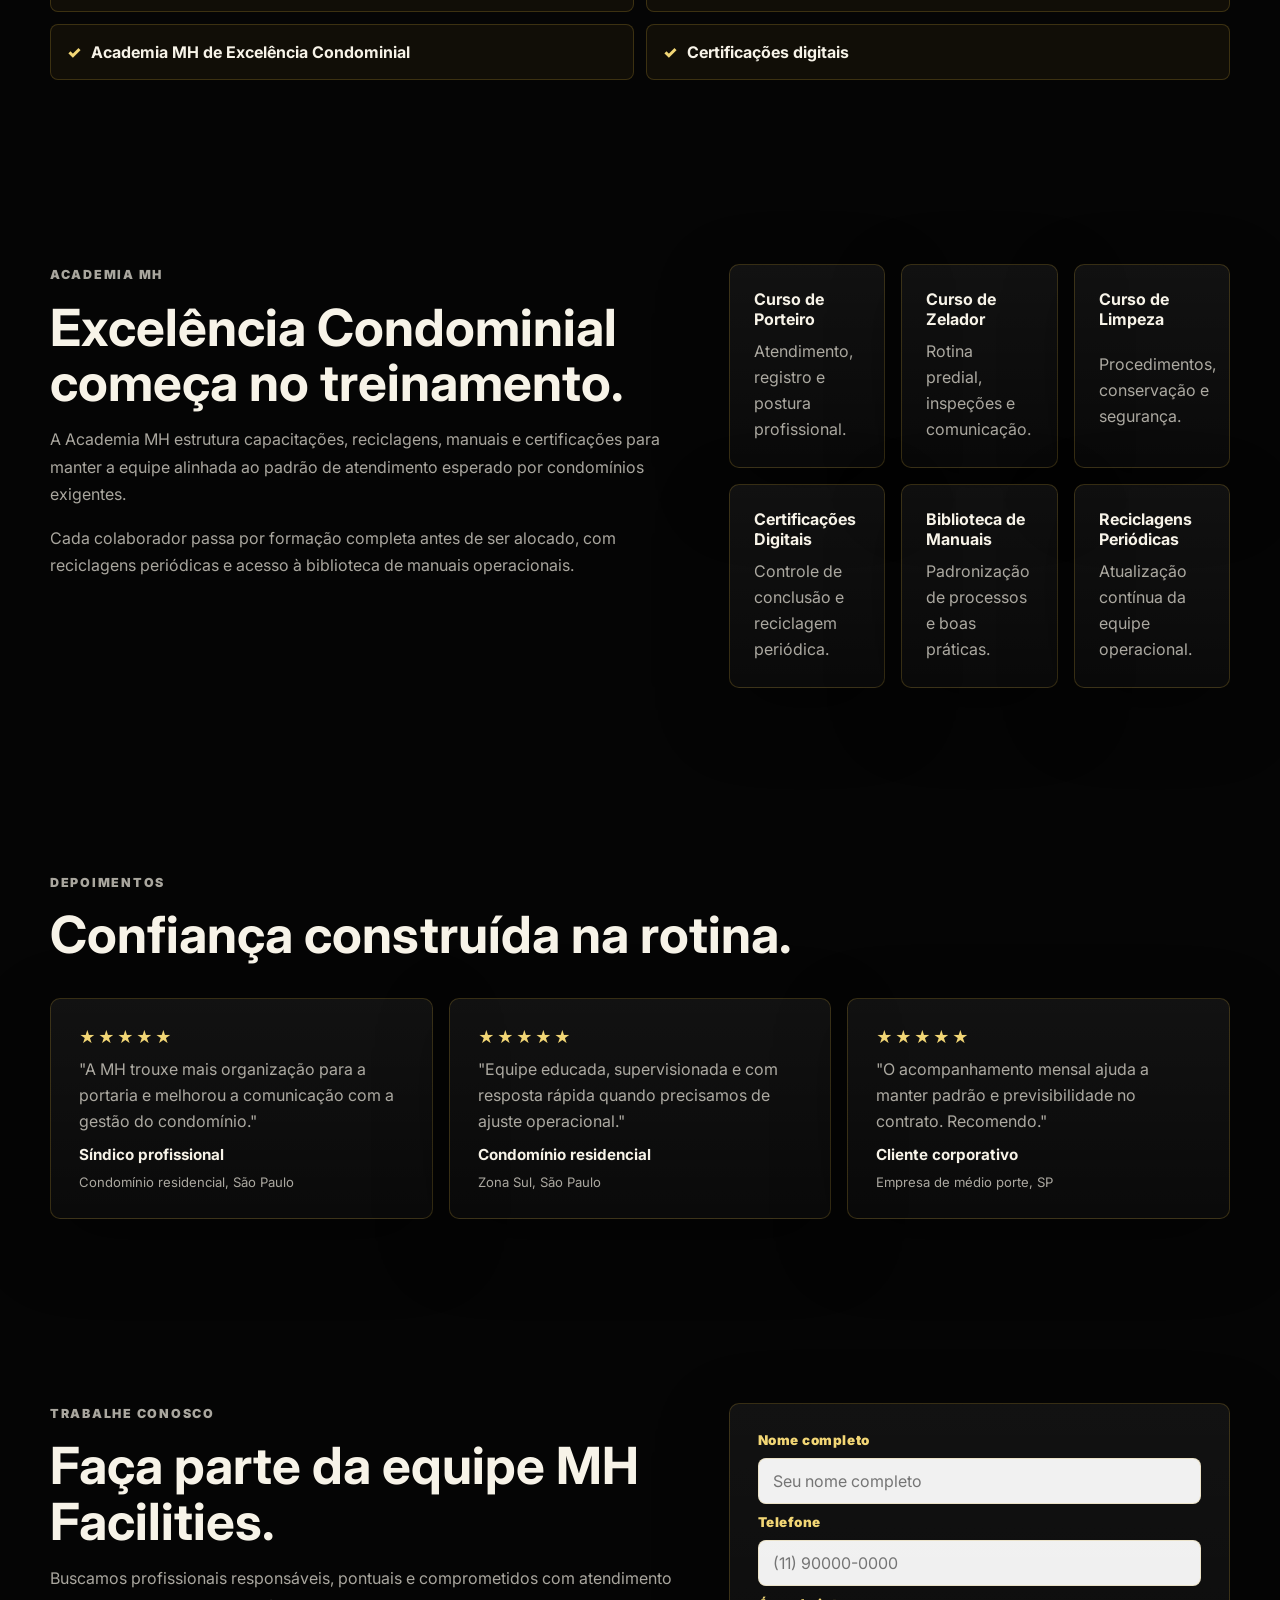
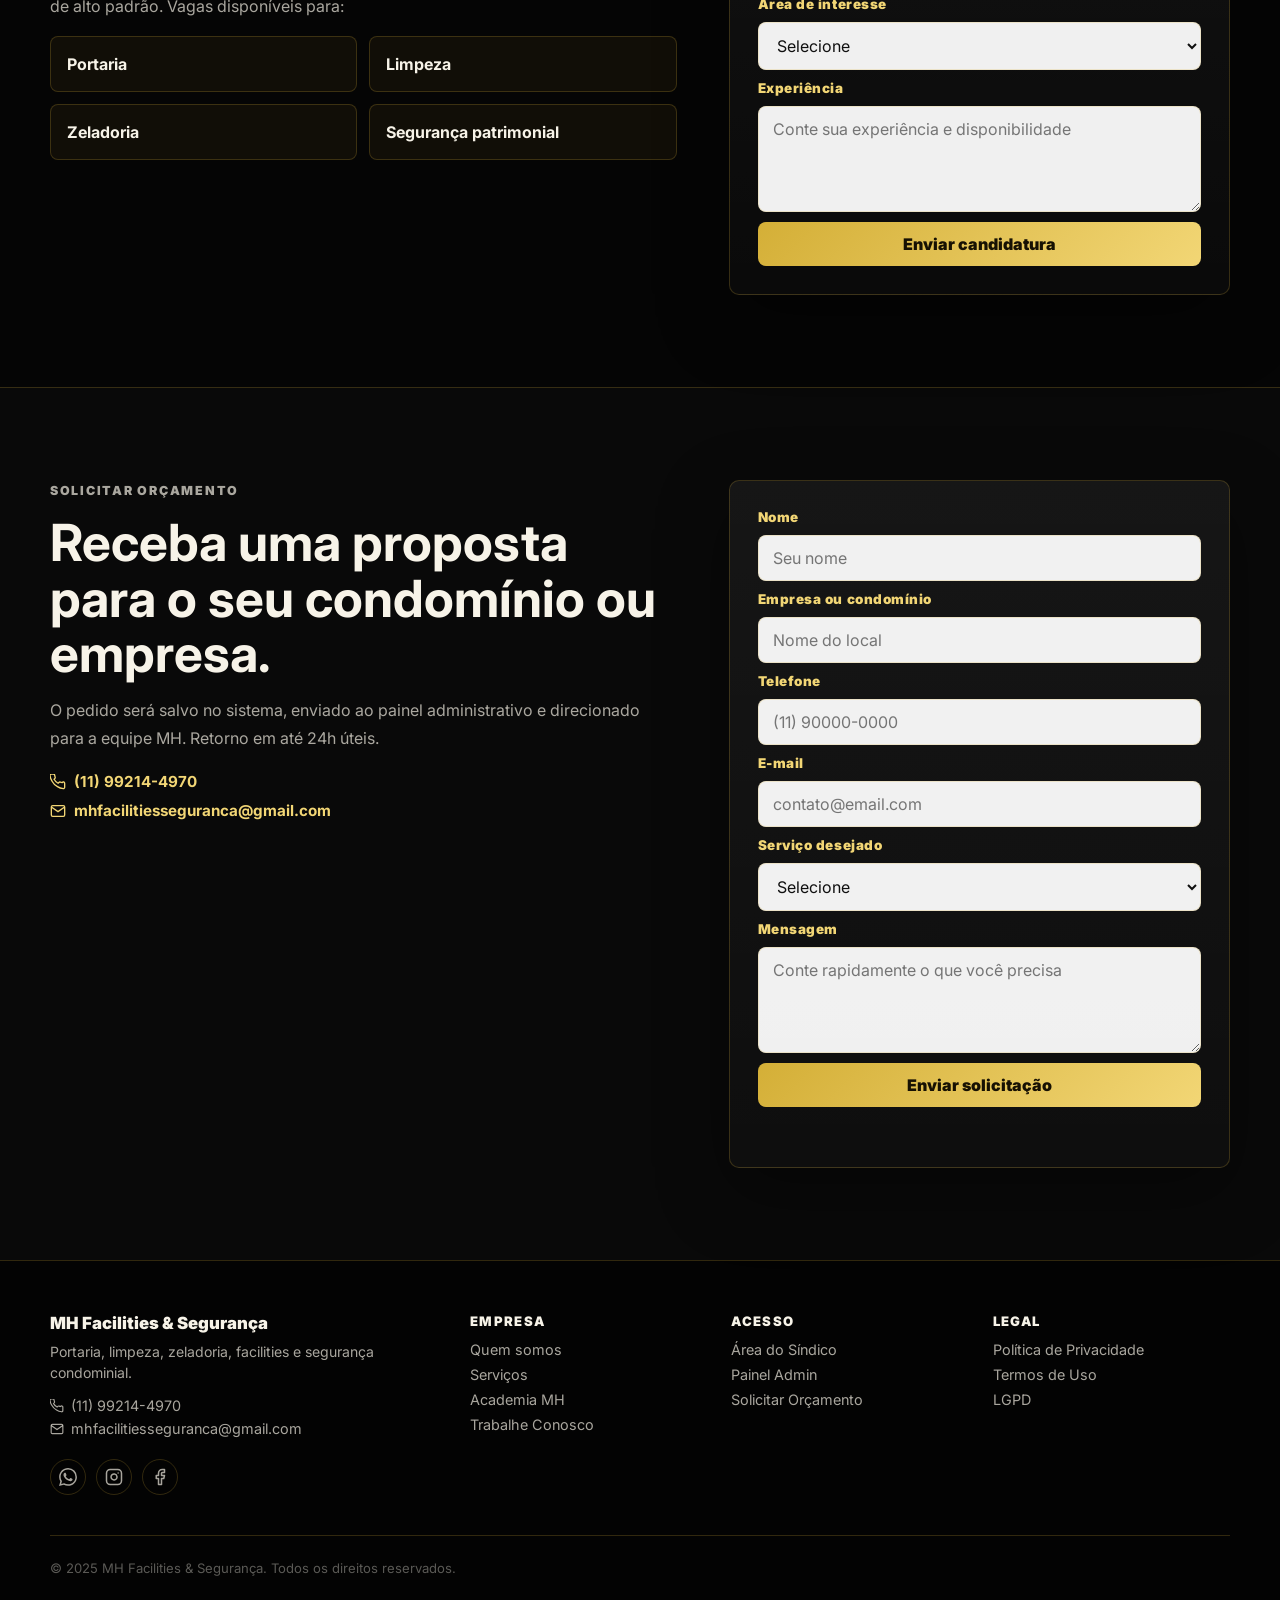
==== commit d18f7dd1: "Completa carrossel do hero com banners de Portaria, Limpeza e Zeladoria Substitui os placeholders qu" ====
--- a/mh-facilities/frontend/index.html
+++ b/mh-facilities/frontend/index.html
@@ -53,7 +53,9 @@
         <!-- BANNER PRINCIPAL -->
         <section class="hero-section premium-hero">
             <div class="hero-media hero-carousel" aria-hidden="true" data-hero-carousel data-hero-interval="6000">
-                <img src="assets/carousel-1.png" alt="" class="hero-slide is-active">
+                <img src="assets/carousel-1.jpg" alt="" class="hero-slide is-active">
+                <img src="assets/carousel-2.jpg" alt="" class="hero-slide">
+                <img src="assets/carousel-3.jpg" alt="" class="hero-slide">
                 <img src="assets/logo-hero.jpeg" alt="" class="hero-slide">
             </div>
             <div class="hero-overlay"></div>
--- a/mh-facilities/frontend/css/style.css
+++ b/mh-facilities/frontend/css/style.css
@@ -219,6 +219,7 @@
 
 .hero-carousel .hero-slide {
     opacity: 0;
+    object-position: 32% 38%;
     transition: opacity 1.2s ease;
 }
 
